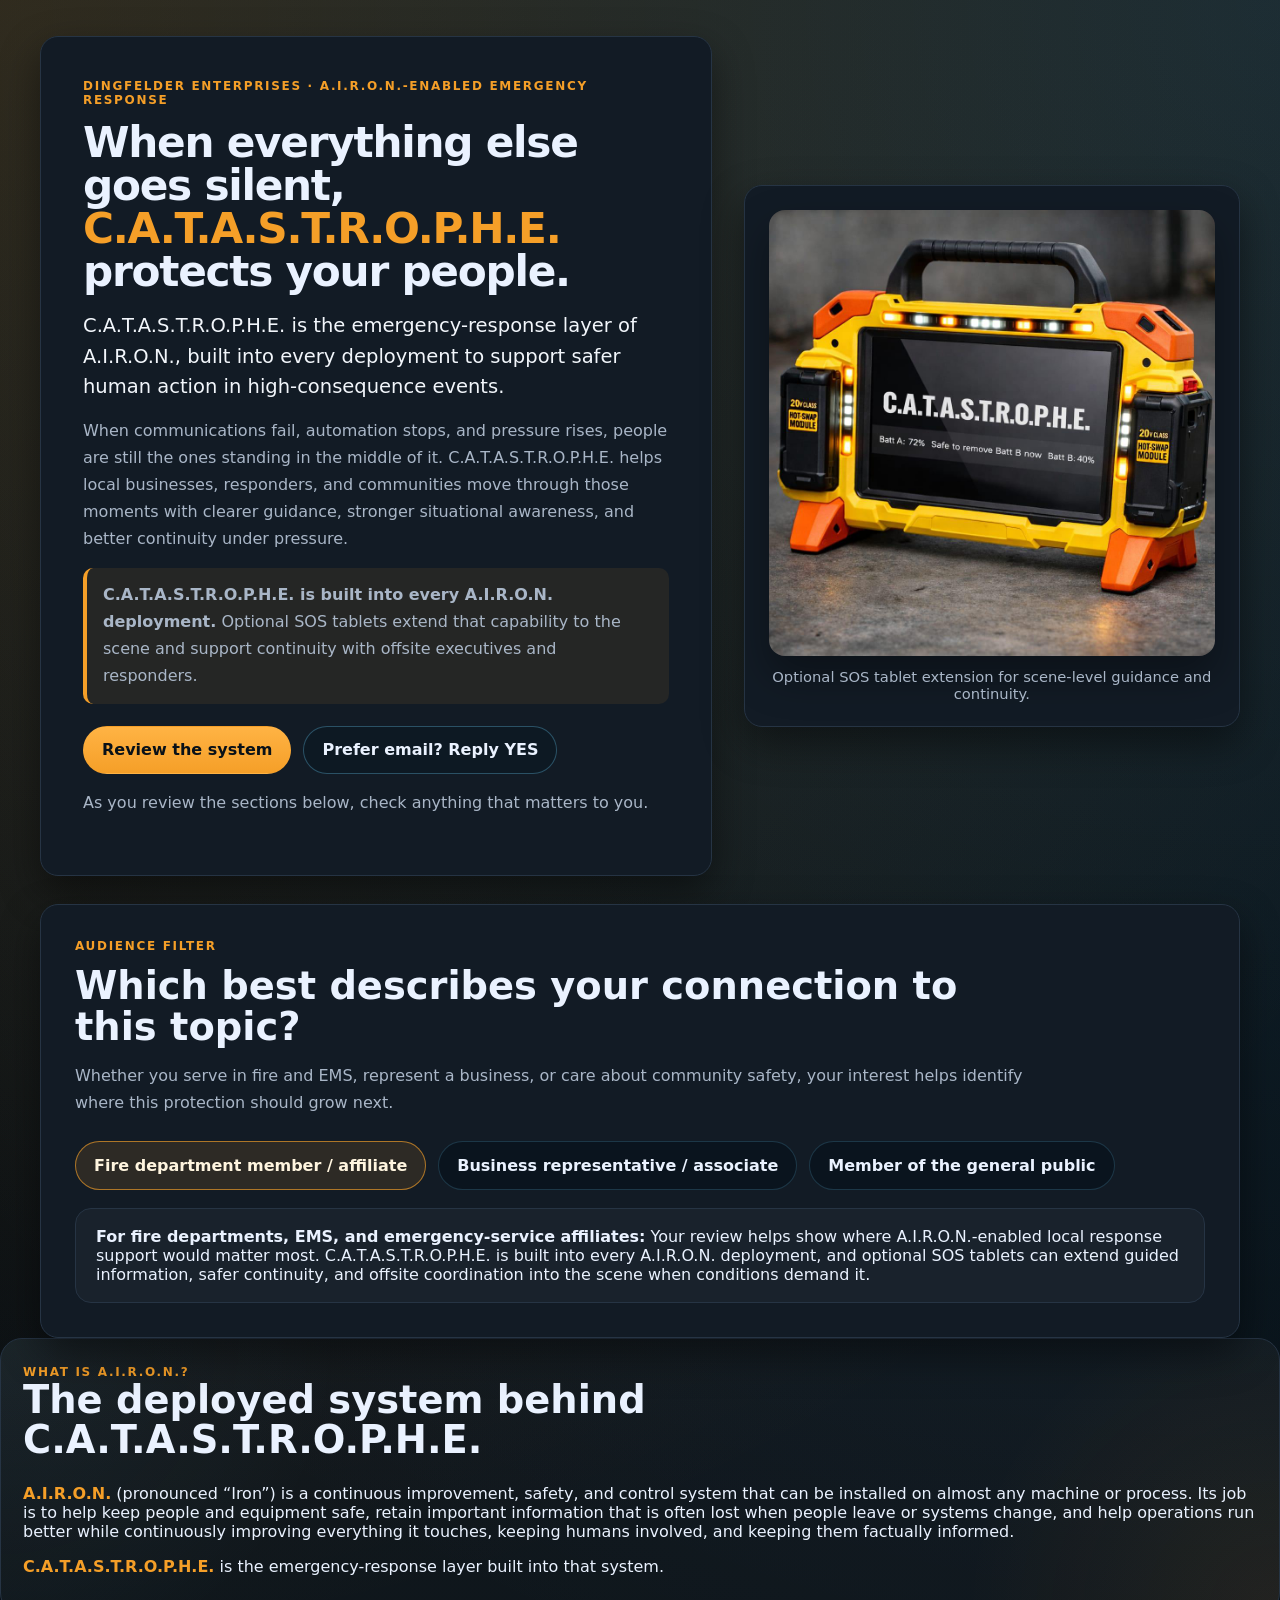
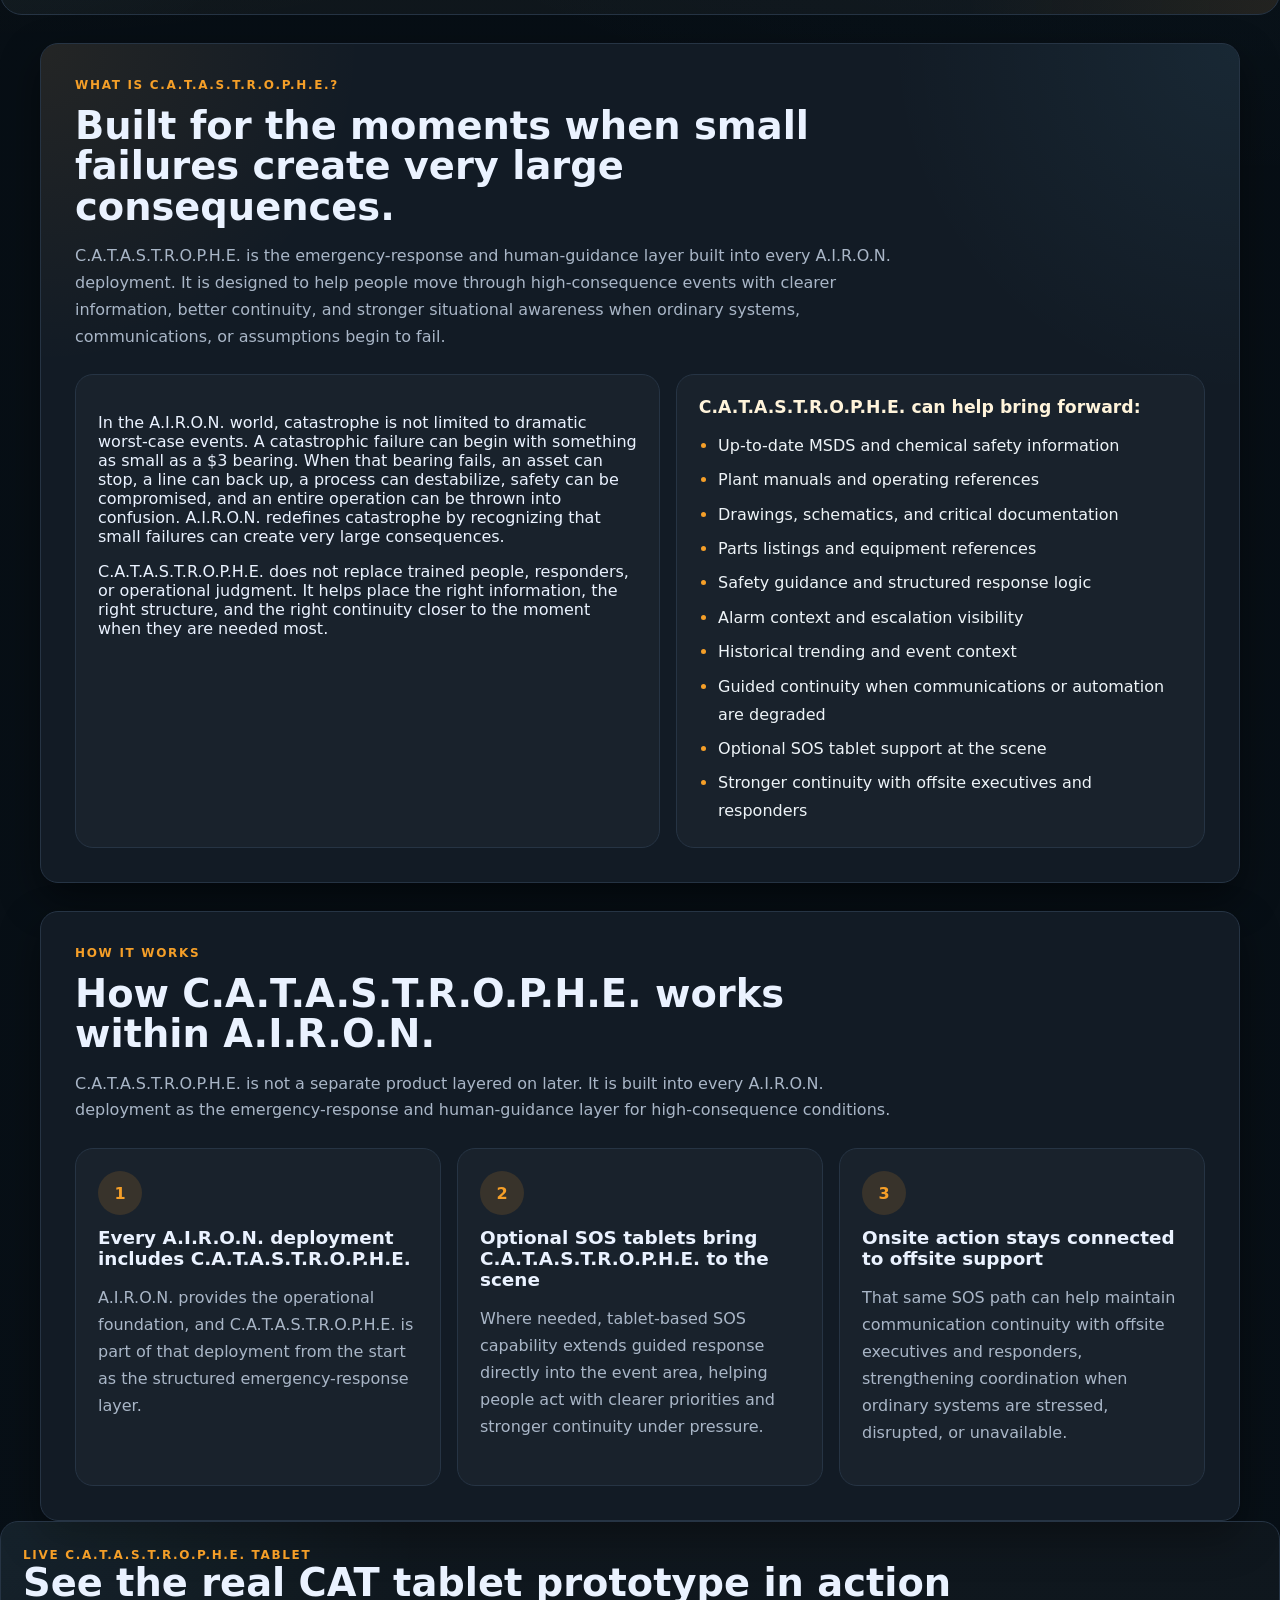
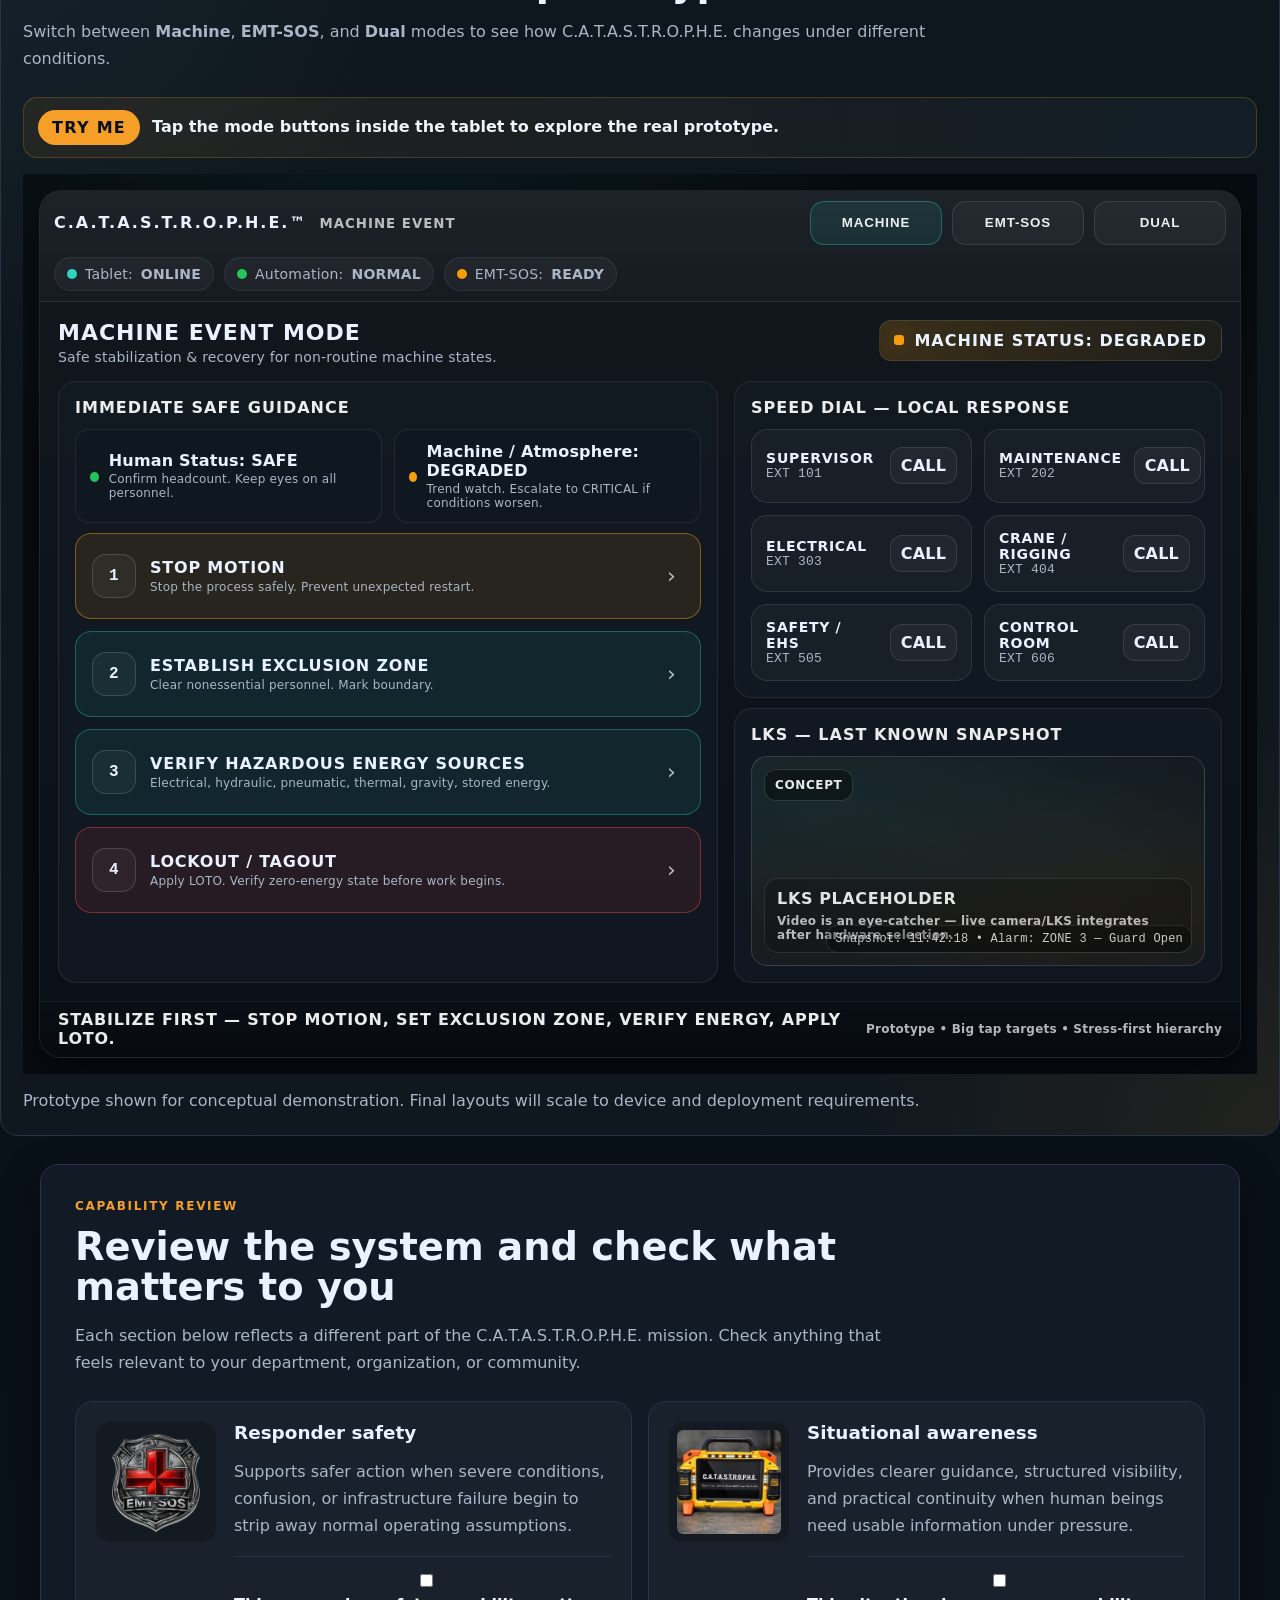
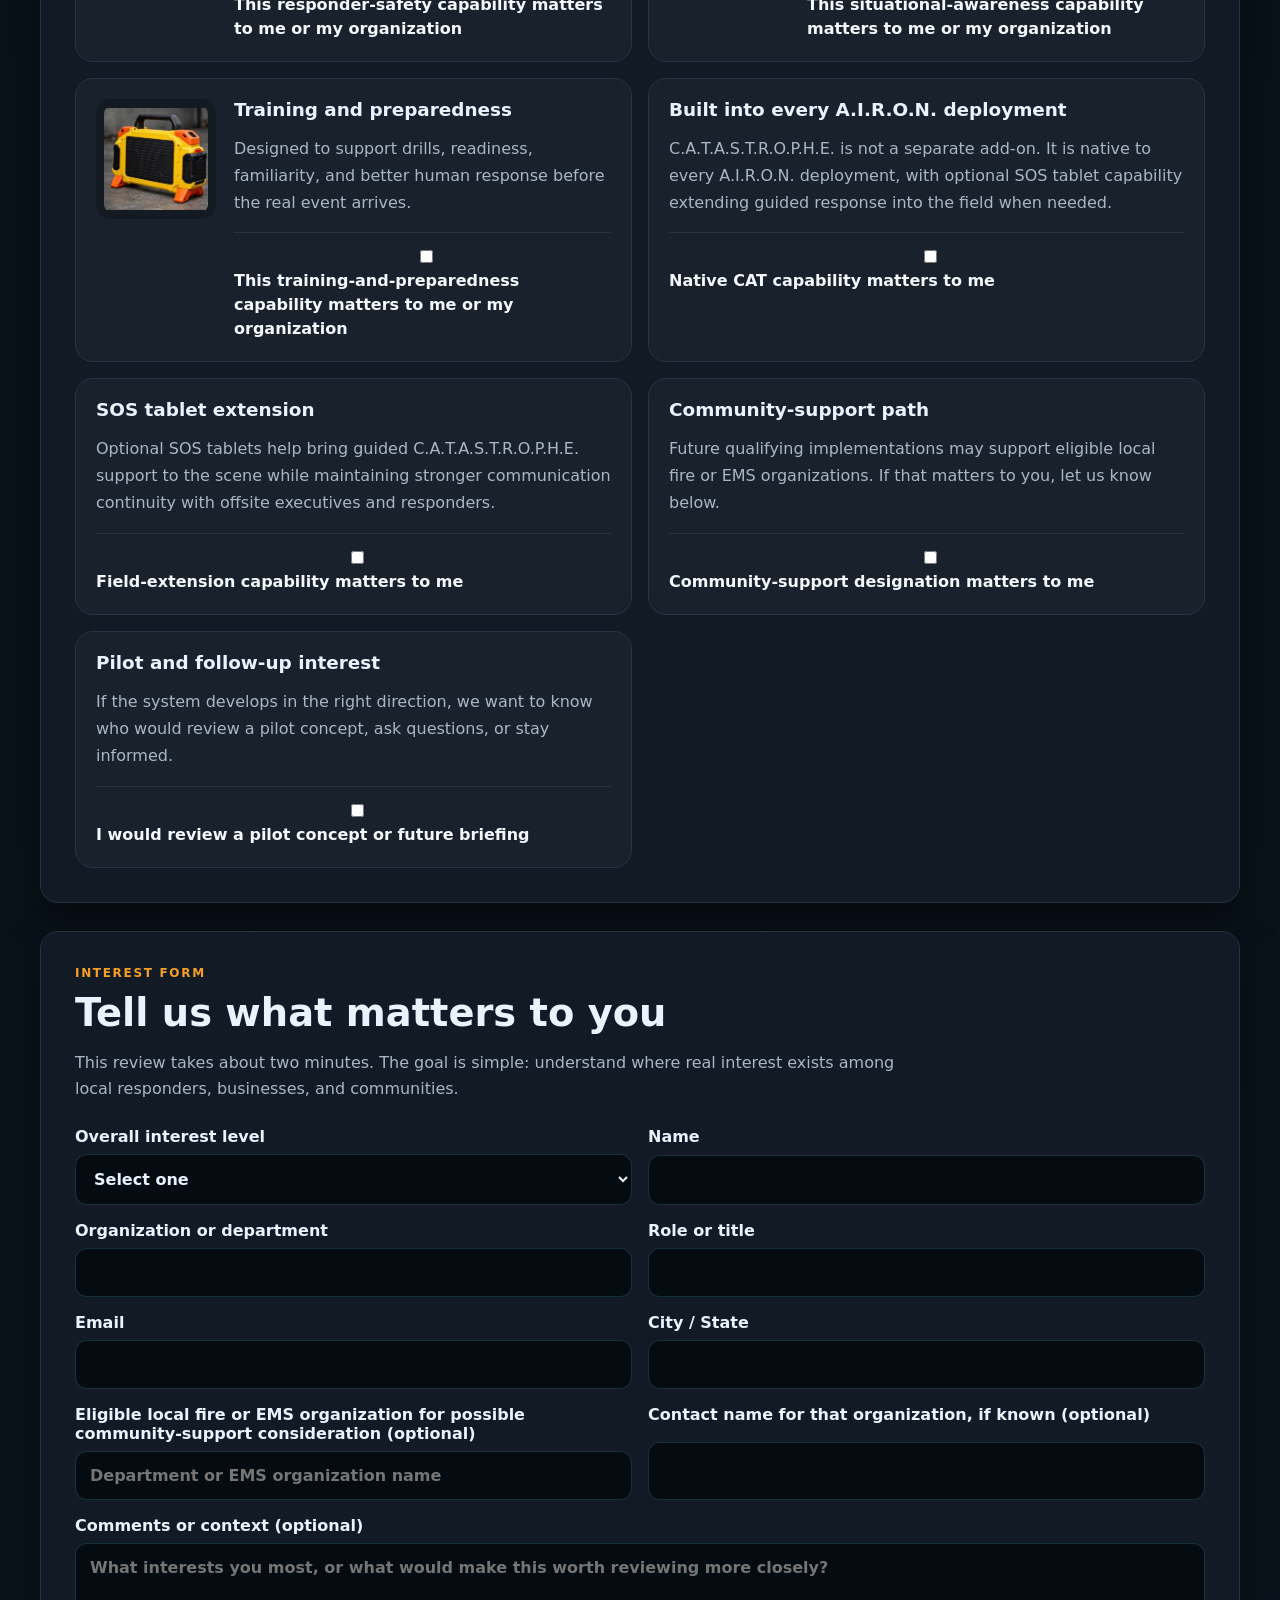
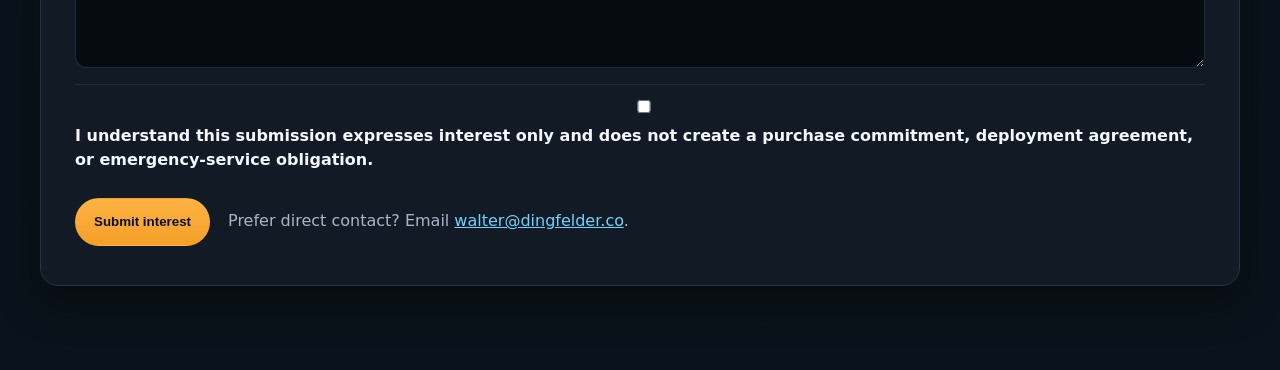
==== index.html @ e16c0eaf "Add files via upload" ====
<!doctype html>
<html lang="en">
<head>
  <meta charset="utf-8" />
  <meta name="viewport" content="width=device-width, initial-scale=1" />
  <title>C.A.T.A.S.T.R.O.P.H.E. | Dingfelder Enterprises</title>
  <meta name="description" content="C.A.T.A.S.T.R.O.P.H.E. is the emergency-response layer built into every A.I.R.O.N. deployment, with optional SOS tablets extending guided response to the scene and supporting continuity with offsite executives and responders." />
  <link rel="preload" as="image" href="/img/catastrophe_tablet.jpg">
  <link rel="stylesheet" href="/css/catastrophe.css">
</head>
<body>
  <main class="cat-page">
    <section class="hero shell">
      <div class="hero-copy">
        <div class="eyebrow">Dingfelder Enterprises · A.I.R.O.N.-enabled emergency response</div>
        <h1>
              <span class="hero-line">When everything else goes silent,</span>
              <span class="hero-cat">C.A.T.A.S.T.R.O.P.H.E.</span>
              <span class="hero-line">protects your people.</span>
            </h1>
        <p class="lede">C.A.T.A.S.T.R.O.P.H.E. is the emergency-response layer of A.I.R.O.N., built into every deployment to support safer human action in high-consequence events.</p>
        <p class="support">When communications fail, automation stops, and pressure rises, people are still the ones standing in the middle of it. C.A.T.A.S.T.R.O.P.H.E. helps local businesses, responders, and communities move through those moments with clearer guidance, stronger situational awareness, and better continuity under pressure.</p>
        <p class="clarifier"><strong>C.A.T.A.S.T.R.O.P.H.E. is built into every A.I.R.O.N. deployment.</strong> Optional SOS tablets extend that capability to the scene and support continuity with offsite executives and responders.</p>
        <div class="hero-actions">
          <a class="btn btn-primary" href="#review">Review the system</a>
          <a class="btn btn-secondary" href="mailto:walter@dingfelder.co?subject=C.A.T.A.S.T.R.O.P.H.E.%20Interest&body=YES">Prefer email? Reply YES</a>
        </div>
        <p class="microcopy">As you review the sections below, check anything that matters to you.</p>
      </div>
      <aside class="hero-visual" aria-label="C.A.T.A.S.T.R.O.P.H.E. response tablet concept">
        <img src="/img/catastrophe_tablet.jpg" alt="C.A.T.A.S.T.R.O.P.H.E. emergency response tablet concept" />
        <div class="visual-caption">Optional SOS tablet extension for scene-level guidance and continuity.</div>
      </aside>
    </section>

    <section class="audience shell" id="review">
      <div class="section-head">
        <div class="eyebrow">Audience filter</div>
        <h2>Which best describes your connection to this topic?</h2>
        <p>Whether you serve in fire and EMS, represent a business, or care about community safety, your interest helps identify where this protection should grow next.</p>
      </div>
      <div class="audience-buttons" role="tablist" aria-label="Audience type">
        <button class="audience-btn is-active" type="button" data-audience="fire" aria-pressed="true">Fire department member / affiliate</button>
        <button class="audience-btn" type="button" data-audience="business" aria-pressed="false">Business representative / associate</button>
        <button class="audience-btn" type="button" data-audience="public" aria-pressed="false">Member of the general public</button>
      </div>
      <div class="audience-panel" id="audience-copy" aria-live="polite">
        <p><strong>For fire departments, EMS, and emergency-service affiliates:</strong> Your review helps show where A.I.R.O.N.-enabled local response support would matter most. C.A.T.A.S.T.R.O.P.H.E. is built into every A.I.R.O.N. deployment, and optional SOS tablets can extend guided information, safer continuity, and offsite coordination into the scene when conditions demand it.</p>
      </div>
    </section>

    <section class="airon-def panel-card" id="what-is-airon">
      <div class="section-head">
        <span class="eyebrow">WHAT IS A.I.R.O.N.?</span>
        <h2>The deployed system behind C.A.T.A.S.T.R.O.P.H.E.</h2>
      </div>
      <div class="definition-copy">
        <p><strong>A.I.R.O.N.</strong> (pronounced “Iron”) is a continuous improvement, safety, and control system that can be installed on almost any machine or process. Its job is to help keep people and equipment safe, retain important information that is often lost when people leave or systems change, and help operations run better while continuously improving everything it touches, keeping humans involved, and keeping them factually informed.</p>
        <p><strong>C.A.T.A.S.T.R.O.P.H.E.</strong> is the emergency-response layer built into that system.</p>
      </div>
    </section>


    <section class="definition shell">
      <div class="section-head narrow">
        <div class="eyebrow">What is C.A.T.A.S.T.R.O.P.H.E.?</div>
        <h2>Built for the moments when small failures create very large consequences.</h2>
        <p>C.A.T.A.S.T.R.O.P.H.E. is the emergency-response and human-guidance layer built into every A.I.R.O.N. deployment. It is designed to help people move through high-consequence events with clearer information, better continuity, and stronger situational awareness when ordinary systems, communications, or assumptions begin to fail.</p>
      </div>
      <div class="definition-grid">
        <article class="definition-copy panel-card">
          <p>In the A.I.R.O.N. world, catastrophe is not limited to dramatic worst-case events. A catastrophic failure can begin with something as small as a $3 bearing. When that bearing fails, an asset can stop, a line can back up, a process can destabilize, safety can be compromised, and an entire operation can be thrown into confusion. A.I.R.O.N. redefines catastrophe by recognizing that small failures can create very large consequences.</p>
          <p>C.A.T.A.S.T.R.O.P.H.E. does not replace trained people, responders, or operational judgment. It helps place the right information, the right structure, and the right continuity closer to the moment when they are needed most.</p>
        </article>
        <article class="definition-list panel-card">
          <h3>C.A.T.A.S.T.R.O.P.H.E. can help bring forward:</h3>
          <ul>
            <li>Up-to-date MSDS and chemical safety information</li>
            <li>Plant manuals and operating references</li>
            <li>Drawings, schematics, and critical documentation</li>
            <li>Parts listings and equipment references</li>
            <li>Safety guidance and structured response logic</li>
            <li>Alarm context and escalation visibility</li>
            <li>Historical trending and event context</li>
            <li>Guided continuity when communications or automation are degraded</li>
            <li>Optional SOS tablet support at the scene</li>
            <li>Stronger continuity with offsite executives and responders</li>
          </ul>
        </article>
      </div>
    </section>

    <section class="how shell">
      <div class="section-head narrow">
        <div class="eyebrow">How it works</div>
        <h2>How C.A.T.A.S.T.R.O.P.H.E. works within A.I.R.O.N.</h2>
        <p>C.A.T.A.S.T.R.O.P.H.E. is not a separate product layered on later. It is built into every A.I.R.O.N. deployment as the emergency-response and human-guidance layer for high-consequence conditions.</p>
      </div>
      <div class="steps">
        <article class="step-card">
          <div class="step-num">1</div>
          <h3>Every A.I.R.O.N. deployment includes C.A.T.A.S.T.R.O.P.H.E.</h3>
          <p>A.I.R.O.N. provides the operational foundation, and C.A.T.A.S.T.R.O.P.H.E. is part of that deployment from the start as the structured emergency-response layer.</p>
        </article>
        <article class="step-card">
          <div class="step-num">2</div>
          <h3>Optional SOS tablets bring C.A.T.A.S.T.R.O.P.H.E. to the scene</h3>
          <p>Where needed, tablet-based SOS capability extends guided response directly into the event area, helping people act with clearer priorities and stronger continuity under pressure.</p>
        </article>
        <article class="step-card">
          <div class="step-num">3</div>
          <h3>Onsite action stays connected to offsite support</h3>
          <p>That same SOS path can help maintain communication continuity with offsite executives and responders, strengthening coordination when ordinary systems are stressed, disrupted, or unavailable.</p>
        </article>
      </div>
    </section>

    
    
    
    <section class="samples panel-card" id="sample-cat-views">
      <div class="section-head">
        <span class="eyebrow">LIVE C.A.T.A.S.T.R.O.P.H.E. TABLET</span>
        <h2>See the real CAT tablet prototype in action</h2>
        <p>Switch between <strong>Machine</strong>, <strong>EMT-SOS</strong>, and <strong>Dual</strong> modes to see how C.A.T.A.S.T.R.O.P.H.E. changes under different conditions.</p>
      </div>

      <div class="tryme-callout" role="note" aria-label="Try the CAT tablet demo">
        <span class="tryme-pill">TRY ME</span>
        <span class="tryme-text">Tap the mode buttons inside the tablet to explore the real prototype.</span>
      </div>

      <div class="tablet-live-wrap">
<!-- C.A.T.A.S.T.R.O.P.H.E.™ Tablet Prototype — GoDaddy Embed-Safe -->
<div id="catastropheEmbed" data-height="900">
  <div class="cat-stage">
    <div class="cat-frame" id="cat-frame">

      <!-- TOP BAR -->
      <div class="cat-topbar">
        <div class="cat-brand">
          <div class="cat-brandName">C.A.T.A.S.T.R.O.P.H.E.™</div>
          <small id="cat-modeLabel">MACHINE EVENT</small>
        </div>

        <div class="cat-modeSwitch" aria-label="Mode switch">
          <button class="cat-mBtn active" type="button" data-mode="machine">Machine</button>
          <button class="cat-mBtn warn" type="button" data-mode="emt">EMT-SOS</button>
          <button class="cat-mBtn danger" type="button" data-mode="dual">Dual</button>
        </div>

        <div class="cat-statusRow">
          <div class="cat-pill"><span class="cat-dot teal"></span>Tablet: <b id="cat-stTablet">ONLINE</b></div>
          <div class="cat-pill"><span class="cat-dot green" id="cat-dotAuto"></span>Automation: <b id="cat-stAuto">NORMAL</b></div>
          <div class="cat-pill"><span class="cat-dot amber" id="cat-dotEmt"></span>EMT-SOS: <b id="cat-stEmt">READY</b></div>
        </div>
      </div>

      <!-- MOBILE TIP (auto-shown on narrow portrait) -->
      <div class="cat-rotateTip cat-hidden" id="cat-rotateTip">
        MOBILE TIP — ROTATE FOR FULL-WIDTH VIEW
      </div>

      <!-- SCREEN: MACHINE -->
      <div class="cat-content cat-grid-2" id="cat-screen-machine">
        <div class="cat-header">
          <div>
            <div class="cat-title">Machine Event Mode</div>
            <div class="cat-subtitle">Safe stabilization & recovery for non-routine machine states.</div>
          </div>
          <div class="cat-banner"><span class="cat-flag"></span><span>Machine Status: DEGRADED</span></div>
        </div>

        <div class="cat-main cat-card">
          <h3>Immediate Safe Guidance</h3>

          <div class="cat-row">
            <div class="cat-badge">
              <span class="cat-dot green"></span>
              <div><strong>Human Status: SAFE</strong><span>Confirm headcount. Keep eyes on all personnel.</span></div>
            </div>
            <div class="cat-badge">
              <span class="cat-dot amber"></span>
              <div><strong>Machine / Atmosphere: DEGRADED</strong><span>Trend watch. Escalate to CRITICAL if conditions worsen.</span></div>
            </div>
          </div>

          <div class="cat-spacer"></div>

          <div class="cat-actions">
            <div class="cat-action amber" data-action="stop-motion">
              <div class="cat-left">
                <div class="cat-stepNum">1</div>
                <div class="cat-textBlock">
                  <div class="cat-label">Stop Motion</div>
                  <div class="cat-hint">Stop the process safely. Prevent unexpected restart.</div>
                </div>
              </div>
              <div class="cat-chev">›</div>
            </div>

            <div class="cat-action teal" data-action="exclusion-zone">
              <div class="cat-left">
                <div class="cat-stepNum">2</div>
                <div class="cat-textBlock">
                  <div class="cat-label">Establish Exclusion Zone</div>
                  <div class="cat-hint">Clear nonessential personnel. Mark boundary.</div>
                </div>
              </div>
              <div class="cat-chev">›</div>
            </div>

            <div class="cat-action teal" data-action="verify-energy">
              <div class="cat-left">
                <div class="cat-stepNum">3</div>
                <div class="cat-textBlock">
                  <div class="cat-label">Verify Hazardous Energy Sources</div>
                  <div class="cat-hint">Electrical, hydraulic, pneumatic, thermal, gravity, stored energy.</div>
                </div>
              </div>
              <div class="cat-chev">›</div>
            </div>

            <div class="cat-action red" data-action="loto">
              <div class="cat-left">
                <div class="cat-stepNum">4</div>
                <div class="cat-textBlock">
                  <div class="cat-label">Lockout / Tagout</div>
                  <div class="cat-hint">Apply LOTO. Verify zero-energy state before work begins.</div>
                </div>
              </div>
              <div class="cat-chev">›</div>
            </div>
          </div>
        </div>

        <div class="cat-side">
          <div class="cat-card">
            <h3>Speed Dial — Local Response</h3>
            <div class="cat-tiles">
              <div class="cat-tile" data-call="Supervisor (EXT 101)"><div><div class="cat-who">Supervisor</div><div class="cat-num">EXT 101</div></div><div class="cat-call">CALL</div></div>
              <div class="cat-tile" data-call="Maintenance (EXT 202)"><div><div class="cat-who">Maintenance</div><div class="cat-num">EXT 202</div></div><div class="cat-call">CALL</div></div>
              <div class="cat-tile" data-call="Electrical (EXT 303)"><div><div class="cat-who">Electrical</div><div class="cat-num">EXT 303</div></div><div class="cat-call">CALL</div></div>
              <div class="cat-tile" data-call="Crane / Rigging (EXT 404)"><div><div class="cat-who">Crane / Rigging</div><div class="cat-num">EXT 404</div></div><div class="cat-call">CALL</div></div>
              <div class="cat-tile" data-call="Safety / EHS (EXT 505)"><div><div class="cat-who">Safety / EHS</div><div class="cat-num">EXT 505</div></div><div class="cat-call">CALL</div></div>
              <div class="cat-tile" data-call="Control Room (EXT 606)"><div><div class="cat-who">Control Room</div><div class="cat-num">EXT 606</div></div><div class="cat-call">CALL</div></div>
            </div>
          </div>

          <div class="cat-spacer"></div>

          <div class="cat-card">
            <h3>LKS — Last Known Snapshot</h3>

            <!-- MEDIA BOX (video preferred; placeholder auto-hides when media loads) -->
            <div class="cat-imgBox" id="cat-lksBox">
              <div class="cat-imgTag">CONCEPT</div>

              <video
                id="cat-lksVideo"
                class="cat-media"
                playsinline
                muted
                loop
                autoplay
                preload="metadata"
              >
                <source src="https://img1.wsimg.com/blobby/go/5ae6b287-3756-4b7e-90b7-04bfd09dd096/video/grok-video-6c108f81-1b50-4ec4-b360-7984afc8a73.mp4" type="video/mp4">
              </video>

              <!-- Optional fallback image (kept hidden unless video fails) -->
              <img
                id="cat-lksImg"
                class="cat-media cat-hidden"
                alt="Tablet concept"
                src="https://img1.wsimg.com/isteam/ip/5ae6b287-3756-4b7e-90b7-04bfd09dd096/IMG-20251222-WA0000.jpg"
              />

              <!-- Placeholder overlay (non-blocking; auto-hidden once media is ready) -->
              <div class="cat-placeholder" id="cat-lksPlaceholder">
                LKS PLACEHOLDER<br>
                <span class="cat-mutedSmall">Video is an eye-catcher — live camera/LKS integrates after hardware selection.</span>
              </div>

              <div class="cat-imgSub">Snapshot: 11:42:18 • Alarm: ZONE 3 — Guard Open</div>
            </div>
          </div>
        </div>
      </div>

      <!-- SCREEN: EMT -->
      <div class="cat-content cat-grid-emt cat-hidden" id="cat-screen-emt">
        <div class="cat-header">
          <div>
            <div class="cat-title">EMT-SOS Mode</div>
            <div class="cat-subtitle">Human life priority. Rapid assessment & immediate actions.</div>
          </div>
          <div class="cat-banner green"><span class="cat-flag"></span><span>Patient Status: ACTIVE</span></div>
        </div>

        <div class="cat-leftPane cat-card">
          <h3>Patient Status</h3>
          <div class="cat-row">
            <div class="cat-badge"><span class="cat-dot green"></span><div><strong>Conscious</strong><span>Responding to voice.</span></div></div>
            <div class="cat-badge"><span class="cat-dot red"></span><div><strong>Bleeding</strong><span>Assess source & severity.</span></div></div>
            <div class="cat-badge"><span class="cat-dot amber"></span><div><strong>Breathing</strong><span>Monitor rate & obstruction.</span></div></div>
            <div class="cat-badge"><span class="cat-dot amber"></span><div><strong>Trauma / Burns</strong><span>Protect from further harm.</span></div></div>
          </div>

          <div class="cat-spacer"></div>

          <h3>Immediate Actions</h3>
          <div class="cat-actions">
            <div class="cat-action green" data-action="call-ems">
              <div class="cat-left"><div class="cat-stepNum">1</div><div class="cat-textBlock"><div class="cat-label">Call EMS</div><div class="cat-hint">Location + patient status + hazards present.</div></div></div>
              <div class="cat-chev">›</div>
            </div>
            <div class="cat-action red" data-action="control-bleeding">
              <div class="cat-left"><div class="cat-stepNum">2</div><div class="cat-textBlock"><div class="cat-label">Control Bleeding</div><div class="cat-hint">Direct pressure → dressing → tourniquet if required.</div></div></div>
              <div class="cat-chev">›</div>
            </div>
            <div class="cat-action amber" data-action="secure-scene">
              <div class="cat-left"><div class="cat-stepNum">3</div><div class="cat-textBlock"><div class="cat-label">Secure Scene</div><div class="cat-hint">Stop hazards. Assign lookouts. Keep access clear.</div></div></div>
              <div class="cat-chev">›</div>
            </div>
            <div class="cat-action teal" data-action="assign-roles">
              <div class="cat-left"><div class="cat-stepNum">4</div><div class="cat-textBlock"><div class="cat-label">Assign Responder Roles</div><div class="cat-hint">Care / runner / crowd control / documentation.</div></div></div>
              <div class="cat-chev">›</div>
            </div>
          </div>

          <div class="cat-spacer"></div>

          <div class="cat-card cat-overrideCard">
            <h3 style="margin-bottom:8px">Override Notice</h3>
            <div class="cat-overrideText">Human precedence active — automation restricted</div>
            <div class="cat-muted" style="margin-top:6px">
              Machine controls limited to safety hold states while human response is underway.
            </div>
          </div>
        </div>

        <div class="cat-rightPane cat-card">
          <h3>Responder Handoff (Timestamped)</h3>
          <div class="cat-log">
            <div class="cat-logLine"><div class="cat-ts">11:45</div><div class="cat-check"></div><div>Scene secured / hazards controlled</div></div>
            <div class="cat-logLine"><div class="cat-ts">11:47</div><div class="cat-warn"></div><div>Bleeding controlled (pressure dressing)</div></div>
            <div class="cat-logLine"><div class="cat-ts">11:49</div><div class="cat-check"></div><div>Airway checked / breathing monitored</div></div>
            <div class="cat-logLine"><div class="cat-ts">11:52</div><div class="cat-warn"></div><div>EMS en route — ETA 6 minutes</div></div>
          </div>

          <div class="cat-spacer"></div>

          <h3>One-Touch MSDS / SDS</h3>
          <div class="cat-imgBox cat-msdsTile" data-action="msds-walk">
            <div class="cat-imgTag">Reference</div>

            <button type="button" class="cat-msdsBtn" aria-label="MSDS / SDS One-Touch Layer Walk">
              MSDS / SDS
              <span class="cat-msdsSub">One-Touch Layer Walk</span>
            </button>

            <div class="cat-msdsHelp">
              Department → Process → Chemical
              <span class="cat-msdsHelp2">Active Incident Mode: jumps straight to the area MSDS.</span>
            </div>

            <div class="cat-imgSub">Tap for example workflow</div>
          </div>

          <div class="cat-spacer"></div>
          <div class="cat-muted" style="font-family:var(--mono);font-size:12px">
            Transfer Protocol: verbal summary + timestamps + care provided + hazards remaining.
          </div>
        </div>
      </div>

      <!-- SCREEN: DUAL -->
      <div class="cat-content cat-grid-dual cat-hidden" id="cat-screen-dual">
        <div class="cat-header">
          <div>
            <div class="cat-title">Dual Incident Mode</div>
            <div class="cat-subtitle">Both machine risk and human response are active. Human precedence is enforced.</div>
          </div>
          <div class="cat-banner red"><span class="cat-flag"></span><span>Human Precedence Active</span></div>
        </div>

        <div class="cat-leftPane cat-card">
          <h3>EMT-SOS Primary (Dominant)</h3>
          <div class="cat-row">
            <div class="cat-badge"><span class="cat-dot red"></span><div><strong>Unconscious</strong><span>Assess airway / breathing immediately.</span></div></div>
            <div class="cat-badge"><span class="cat-dot amber"></span><div><strong>Breathing Difficulty</strong><span>Monitor, prepare recovery position.</span></div></div>
            <div class="cat-badge"><span class="cat-dot green"></span><div><strong>Leg Injury</strong><span>Immobilize; prevent further movement.</span></div></div>
          </div>

          <div class="cat-spacer"></div>

          <div class="cat-actions">
            <div class="cat-action green" data-action="call-ems">
              <div class="cat-left"><div class="cat-stepNum">1</div><div class="cat-textBlock"><div class="cat-label">Call EMS</div><div class="cat-hint">Location + unconscious patient + machine hazard present.</div></div></div>
              <div class="cat-chev">›</div>
            </div>
            <div class="cat-action amber" data-action="secure-scene">
              <div class="cat-left"><div class="cat-stepNum">2</div><div class="cat-textBlock"><div class="cat-label">Secure Scene</div><div class="cat-hint">Stop motion, isolate energy, set lookouts.</div></div></div>
              <div class="cat-chev">›</div>
            </div>
            <div class="cat-action teal" data-action="assign-roles">
              <div class="cat-left"><div class="cat-stepNum">3</div><div class="cat-textBlock"><div class="cat-label">Assign Roles</div><div class="cat-hint">Care / runner / crowd control / documentation.</div></div></div>
              <div class="cat-chev">›</div>
            </div>
          </div>

          <div class="cat-spacer"></div>

          <h3>Scene Snapshot</h3>
          <div class="cat-imgBox">
            <div class="cat-imgTag">Scene</div>
            <div class="cat-placeholder cat-placeholderStatic">
              DUAL MODE PLACEHOLDER<br>
              <span class="cat-mutedSmall">Camera + LKS become live after hardware selection.</span>
            </div>
            <div class="cat-imgSub">Dual timestamp + location anchor reserved</div>
          </div>
        </div>

        <div class="cat-rightPane cat-card">
          <h3>Machine / Atmosphere (Advisory-Only)</h3>

          <div class="cat-action amber" data-action="machine-advisory">
            <div class="cat-left">
              <div class="cat-stepNum" style="width:40px;height:40px">!</div>
              <div class="cat-textBlock">
                <div class="cat-label">Caution</div>
                <div class="cat-hint">Machine requires monitoring. No nonessential interaction.</div>
              </div>
            </div>
            <div class="cat-chev">›</div>
          </div>

          <div class="cat-spacer"></div>

          <div class="cat-card cat-lockedCard">
            <h3 style="margin-bottom:8px">Controls Locked</h3>
            <div class="cat-lockedText">System locked — automation restricted</div>
            <div class="cat-muted" style="margin-top:6px">
              Allowed: safety hold, energy isolation confirmation, status visibility.<br>
              Not allowed: restart, jog, override, auto sequences.
            </div>
          </div>

          <div class="cat-spacer"></div>

          <h3>Advisories</h3>
          <div class="cat-log">
            <div class="cat-logLine"><div class="cat-ts">NOW</div><div class="cat-warn"></div><div>Hazard alert active — maintain exclusion zone</div></div>
            <div class="cat-logLine"><div class="cat-ts">NOW</div><div class="cat-check"></div><div>Area secured — access controlled</div></div>
            <div class="cat-logLine"><div class="cat-ts">NOW</div><div class="cat-check"></div><div>Energy isolated — verify zero-energy</div></div>
          </div>
        </div>
      </div>

      <!-- FOOTER (in-flow now; no overlap on wrapped topbar) -->
      <div class="cat-footerStrip">
        <div id="cat-footerTitle">Stabilize first — stop motion, set exclusion zone, verify energy, apply LOTO.</div>
        <div class="cat-note">Prototype • Big tap targets • Stress-first hierarchy</div>
      </div>

      <!-- MODAL / DRAWER -->
      <div class="cat-overlay cat-hidden" id="cat-overlay" role="dialog" aria-modal="true">
        <div class="cat-drawer" role="document">
          <div class="cat-drawerTop">
            <div class="cat-drawerTitle" id="cat-drawerTitle">DETAIL</div>
            <button class="cat-btn" type="button" id="cat-btnClose">Close</button>
          </div>
          <div class="cat-drawerBody" id="cat-drawerBody"></div>
          <div class="cat-drawerActions" id="cat-drawerActions"></div>
        </div>
      </div>

    </div>
  </div>
</div>

<style>
  /* -------- Sizing controls (IMPORTANT for GoDaddy embed) -------- */
  #catastropheEmbed{
    --embedH: 900px;                 /* default; overridden by data-height */
    width: 100%;
    height: var(--embedH);
    max-width: 100%;
    margin: 0 auto;
    position: relative;
    overflow: hidden;               /* no scrollbars on the embed itself */
    background: radial-gradient(900px 500px at 30% 10%, rgba(45,212,191,.08), transparent 55%),
                radial-gradient(700px 420px at 80% 30%, rgba(245,158,11,.06), transparent 55%),
                #070c12;
  }

  /* OPTIONAL: data-height="auto" makes the embed grow to content (no fixed 900) */
  #catastropheEmbed[data-height="auto"]{
    height: auto;
    min-height: 720px;
    overflow: visible;
  }

  #catastropheEmbed *{ box-sizing:border-box; }

  :root{
    --bg:#0b1118;
    --panel:#121b25;
    --panel2:#0f1720;
    --stroke:#263444;
    --text:#eaf2ff;
    --muted:#a9b6c7;

    --teal:#2dd4bf;
    --green:#22c55e;
    --amber:#f59e0b;
    --red:#ef4444;

    --shadow: 0 16px 40px rgba(0,0,0,.45);
    --radius: 18px;
    --gap: 16px;

    --tapH: 86px;
    --tapH2: 74px;

    --font: ui-sans-serif, system-ui, -apple-system, Segoe UI, Roboto, Helvetica, Arial;
    --mono: ui-monospace, SFMono-Regular, Menlo, Monaco, Consolas, "Liberation Mono", "Courier New", monospace;
  }

  .cat-stage{
    width:100%;
    height:100%;
    display:flex;
    align-items:center;
    justify-content:center;
    padding: 16px;
  }

  /* When using auto height, let the stage size naturally too */
  #catastropheEmbed[data-height="auto"] .cat-stage{
    height: auto;
    align-items: flex-start;
  }

  /* KEY FIXES:
     1) Make frame a column layout (no calc heights → no overlap when topbar wraps)
     2) Prevent horizontal “creep” by allowing wraps + removing hard mins on small screens
  */
  .cat-frame{
    height: 100%;
    aspect-ratio: 16 / 9;         /* desktop/tablet */
    width: auto;
    max-width: 100%;
    background: linear-gradient(180deg, rgba(255,255,255,.03), rgba(255,255,255,0)) , #0a1017;
    border:1px solid rgba(255,255,255,.07);
    border-radius: 22px;
    box-shadow: var(--shadow);
    overflow:hidden;
    position:relative;
    color: var(--text);
    font-family: var(--font);
    letter-spacing:.2px;

    display:flex;
    flex-direction:column;
  }

  /* TOP BAR */
  .cat-topbar{
    flex: 0 0 auto;
    min-height:70px;
    display:flex;
    align-items:center;
    justify-content:space-between;
    padding:10px 14px;
    background: linear-gradient(180deg, rgba(255,255,255,.05), rgba(255,255,255,.02));
    border-bottom:1px solid rgba(255,255,255,.06);
    gap:12px;
    flex-wrap: wrap;
    overflow: hidden; /* hard-stop any 1px creep */
  }

  .cat-brand{
    display:flex;align-items:baseline;gap:12px;
    font-weight:900; letter-spacing:2px; text-transform:uppercase;
    min-width: 240px;
    min-width: 0; /* allow shrink if needed */
  }
  .cat-brandName{white-space:nowrap;}
  .cat-brand small{
    font-weight:800; letter-spacing:1px;
    color:rgba(255,255,255,.7);
    text-transform:none;
    white-space:nowrap;
  }

  .cat-statusRow{
    display:flex;gap:10px;align-items:center;
    font-size:14px;color:var(--muted);
    flex-wrap:wrap;
    justify-content:flex-end;
    min-width: 0;
  }
  .cat-pill{
    display:flex;align-items:center;gap:8px;
    padding:8px 12px;border-radius:999px;
    background:rgba(255,255,255,.04);
    border:1px solid rgba(255,255,255,.07);
    white-space:nowrap;
    max-width: 100%;
  }
  .cat-dot{width:10px;height:10px;border-radius:50%}
  .cat-dot.green{background:var(--green)}
  .cat-dot.teal{background:var(--teal)}
  .cat-dot.amber{background:var(--amber)}
  .cat-dot.red{background:var(--red)}

  /* MODE SWITCH */
  .cat-modeSwitch{
    display:flex;
    gap:10px;
    align-items:center;
    flex-wrap: wrap;
    min-width: 0;
  }
  .cat-mBtn{
    height:44px;
    min-width:132px;
    padding: 0 12px;
    border-radius:14px;
    border:1px solid rgba(255,255,255,.10);
    background:rgba(255,255,255,.04);
    color:rgba(255,255,255,.92);
    font-weight:900;
    letter-spacing:.9px;
    text-transform:uppercase;
    display:flex;align-items:center;justify-content:center;
    cursor:pointer;
    user-select:none;
  }
  .cat-mBtn.active{border-color:rgba(45,212,191,.35);background:rgba(45,212,191,.10)}
  .cat-mBtn.warn.active{border-color:rgba(245,158,11,.45);background:rgba(245,158,11,.12)}
  .cat-mBtn.danger.active{border-color:rgba(239,68,68,.45);background:rgba(239,68,68,.12)}

  /* MOBILE TIP BAR */
  .cat-rotateTip{
    flex: 0 0 auto;
    padding:10px 14px;
    border-bottom:1px solid rgba(255,255,255,.06);
    background: rgba(0,0,0,.18);
    color: rgba(255,255,255,.92);
    font-weight:900;
    letter-spacing:.8px;
    text-transform:uppercase;
    text-align:center;
    font-size:12px;
  }

  /* CONTENT (flexed; scrolls internally if needed, no overlap with footer) */
  .cat-content{
    flex: 1 1 auto;
    min-height: 0;
    padding:18px;
    display:grid;
    gap:var(--gap);
    overflow-y:auto;
    overflow-x:hidden;
    -webkit-overflow-scrolling: touch;
  }

  .cat-grid-2{
    grid-template-columns: 1.15fr .85fr;
    grid-template-rows: auto 1fr;
    grid-template-areas: "hdr hdr" "main side";
  }
  .cat-grid-2 .cat-header{grid-area:hdr}
  .cat-grid-2 .cat-main{grid-area:main}
  .cat-grid-2 .cat-side{grid-area:side}

  .cat-grid-emt{
    grid-template-columns: 1fr 1fr;
    grid-template-rows: auto 1fr;
    grid-template-areas: "hdr hdr" "left right";
  }
  .cat-grid-emt .cat-header{grid-area:hdr}
  .cat-grid-emt .cat-leftPane{grid-area:left}
  .cat-grid-emt .cat-rightPane{grid-area:right}

  .cat-grid-dual{
    grid-template-columns: 1.2fr .8fr;
    grid-template-rows: auto 1fr;
    grid-template-areas: "hdr hdr" "left right";
  }
  .cat-grid-dual .cat-header{grid-area:hdr}
  .cat-grid-dual .cat-leftPane{grid-area:left}
  .cat-grid-dual .cat-rightPane{grid-area:right}

  .cat-header{display:flex;align-items:flex-start;justify-content:space-between;gap:12px; min-width:0;}
  .cat-title{font-size:22px;font-weight:900;letter-spacing:1px;text-transform:uppercase}
  .cat-subtitle{font-size:14px;color:var(--muted);margin-top:4px}

  .cat-banner{
    padding:10px 14px;border-radius:12px;
    border:1px solid rgba(255,255,255,.10);
    background: linear-gradient(90deg, rgba(245,158,11,.18), rgba(245,158,11,.06));
    font-weight:900; text-transform:uppercase; letter-spacing:1px;
    display:flex;align-items:center;gap:10px;
    white-space:nowrap;
    max-width: 100%;
  }
  .cat-flag{height:10px;width:10px;border-radius:3px;background:var(--amber);box-shadow:0 0 18px rgba(245,158,11,.35)}
  .cat-banner.green{background:linear-gradient(90deg, rgba(34,197,94,.18), rgba(34,197,94,.06))}
  .cat-banner.green .cat-flag{background:var(--green);box-shadow:0 0 18px rgba(34,197,94,.35)}
  .cat-banner.red{background:linear-gradient(90deg, rgba(239,68,68,.20), rgba(239,68,68,.06))}
  .cat-banner.red .cat-flag{background:var(--red);box-shadow:0 0 18px rgba(239,68,68,.35)}

  .cat-card{
    background: rgba(18,27,37,.72);
    border:1px solid rgba(255,255,255,.08);
    border-radius: var(--radius);
    padding:16px;
    overflow:hidden;
    min-width:0;
  }
  .cat-card h3{
    margin:0 0 12px 0;
    font-size:16px;
    letter-spacing:1px;
    text-transform:uppercase;
    color:rgba(255,255,255,.92);
  }
  .cat-row{display:flex;gap:12px;flex-wrap:wrap}
  .cat-spacer{height:10px}

  .cat-badge{
    display:flex;align-items:center;gap:10px;
    padding:12px 14px;border-radius:14px;
    border:1px solid rgba(255,255,255,.08);
    background: rgba(15,23,32,.75);
    flex:1 1 220px;
    min-height:60px;
    min-width: 0;
  }
  .cat-badge strong{font-size:16px}
  .cat-badge span{font-size:12px;color:var(--muted);display:block;margin-top:2px}

  /* ACTIONS */
  .cat-actions{display:grid;gap:12px}
  .cat-action{
    min-height: var(--tapH);
    border-radius: 16px;
    border:1px solid rgba(255,255,255,.10);
    background: rgba(255,255,255,.03);
    display:flex;align-items:center;justify-content:space-between;
    padding:14px 16px; gap:14px;
    cursor:pointer; user-select:none;
    min-width: 0;
  }
  .cat-action[aria-disabled="true"]{
    opacity:.55;
    cursor:not-allowed;
    filter:saturate(.75);
  }
  .cat-left{display:flex;align-items:center;gap:14px;min-width:0}
  .cat-stepNum{
    width:44px;height:44px;border-radius:14px;
    display:grid;place-items:center;
    font-weight:900;font-family:var(--mono);
    border:1px solid rgba(255,255,255,.14);
    background: rgba(255,255,255,.04);
    flex:0 0 auto;
  }
  .cat-textBlock{min-width:0}
  .cat-label{
    font-weight:900;text-transform:uppercase;letter-spacing:.8px;font-size:16px;
    white-space:nowrap;overflow:hidden;text-overflow:ellipsis;
  }
  .cat-hint{
    margin-top:3px;font-size:12px;color:var(--muted);
    white-space:nowrap;overflow:hidden;text-overflow:ellipsis;
  }
  .cat-chev{opacity:.75;font-size:22px;padding:0 8px;flex:0 0 auto}

  .amber{border-color:rgba(245,158,11,.45); background: rgba(245,158,11,.10)}
  .teal{border-color:rgba(45,212,191,.35); background: rgba(45,212,191,.08)}
  .red{border-color:rgba(239,68,68,.45); background: rgba(239,68,68,.10)}
  .green{border-color:rgba(34,197,94,.35); background: rgba(34,197,94,.10)}

  /* TILES */
  .cat-tiles{display:grid;grid-template-columns: repeat(2, minmax(0, 1fr));gap:12px}
  .cat-tile{
    min-height: var(--tapH2);
    border-radius: 16px;
    border:1px solid rgba(255,255,255,.10);
    background: rgba(255,255,255,.03);
    padding:14px 14px;
    display:flex;align-items:center;justify-content:space-between;
    gap:12px;
    cursor:pointer; user-select:none;
    min-width: 0;
  }
  .cat-who{font-weight:900;letter-spacing:.7px;text-transform:uppercase;font-size:14px}
  .cat-num{font-family:var(--mono);font-size:13px;color:var(--muted)}
  .cat-call{
    padding:8px 10px;border-radius:12px;
    border:1px solid rgba(255,255,255,.10);
    background: rgba(255,255,255,.04);
    font-weight:900;
    flex: 0 0 auto;
  }

  /* MEDIA BOX — no crop, placeholder never blocks interaction */
  .cat-imgBox{
    border-radius: 16px;
    border:1px solid rgba(255,255,255,.10);
    background:
      linear-gradient(135deg, rgba(255,255,255,.04), rgba(255,255,255,.01)),
      radial-gradient(800px 220px at 15% 20%, rgba(45,212,191,.10), transparent 60%),
      radial-gradient(800px 220px at 75% 70%, rgba(245,158,11,.10), transparent 60%),
      rgba(255,255,255,.02);
    height: 210px;
    display:flex;align-items:center;justify-content:center;
    position:relative;
    overflow:hidden;
  }
  .cat-imgTag{
    position:absolute;left:12px;top:12px;
    padding:8px 10px;border-radius:12px;
    background: rgba(0,0,0,.40);
    border:1px solid rgba(255,255,255,.14);
    font-size:12px;color:rgba(255,255,255,.9);
    font-weight:900;letter-spacing:.6px;text-transform:uppercase;
    z-index: 5;
  }
  .cat-imgSub{
    position:absolute;right:12px;bottom:12px;
    font-family:var(--mono);
    font-size:12px;
    color:rgba(255,255,255,.78);
    letter-spacing:.2px;
    text-transform:none;
    z-index: 5;
    padding: 6px 8px;
    border-radius: 12px;
    background: rgba(0,0,0,.28);
    border: 1px solid rgba(255,255,255,.10);
  }
  .cat-media{
    position:absolute;
    inset:0;
    width:100%;
    height:100%;
    object-fit: contain;
    background: rgba(0,0,0,.25);
    z-index: 1;
  }

  .cat-placeholder{
    position:absolute;
    left:12px;
    bottom:12px;
    z-index: 3;
    color:rgba(255,255,255,.88);
    font-weight:900;
    letter-spacing:.6px;
    text-transform:uppercase;
    text-align:left;
    padding:10px 12px;
    border-radius: 14px;
    border: 1px solid rgba(255,255,255,.10);
    background: rgba(0,0,0,.18);
    max-width: calc(100% - 24px);
    pointer-events:none;
  }
  .cat-placeholderStatic{
    position:static;
    background:none;
    border:none;
    padding:0;
    text-align:center;
  }
  .cat-mutedSmall{
    display:block;
    margin-top:6px;
    font-weight:700;
    text-transform:none;
    letter-spacing:.2px;
    color: rgba(255,255,255,.70);
    font-size: 12px;
  }

  /* LOG */
  .cat-log{display:grid;gap:10px;font-family:var(--mono);font-size:13px;color:rgba(255,255,255,.86)}
  .cat-logLine{
    display:flex;gap:10px;align-items:center;
    padding:10px 12px;border-radius:14px;
    border:1px solid rgba(255,255,255,.08);
    background: rgba(15,23,32,.65);
  }
  .cat-ts{color:rgba(255,255,255,.75); width:64px}
  .cat-check,.cat-warn,.cat-crit{width:10px;height:10px;border-radius:3px}
  .cat-check{background:var(--teal);box-shadow:0 0 14px rgba(45,212,191,.35)}
  .cat-warn{background:var(--amber);box-shadow:0 0 14px rgba(245,158,11,.35)}
  .cat-crit{background:var(--red);box-shadow:0 0 14px rgba(239,68,68,.35)}

  /* FOOTER (in flow) */
  .cat-footerStrip{
    flex: 0 0 auto;
    height:56px;
    display:flex;align-items:center;justify-content:space-between;
    padding:0 18px;
    border-top:1px solid rgba(255,255,255,.08);
    background: linear-gradient(180deg, rgba(0,0,0,.05), rgba(0,0,0,.35));
    font-weight:900;letter-spacing:.8px;text-transform:uppercase;
    color:rgba(255,255,255,.92);
    gap:12px;
    overflow:hidden;
  }
  .cat-note{font-size:12px;color:rgba(255,255,255,.7);font-weight:700;text-transform:none;letter-spacing:.2px;white-space:nowrap}

  /* MODAL / DRAWER */
  .cat-overlay{
    position:absolute; inset:0;
    background: rgba(0,0,0,.55);
    display:flex; align-items:flex-end; justify-content:center;
    padding:18px;
    z-index: 50;
  }
  .cat-drawer{
    width:min(980px, 100%);
    border-radius: 22px;
    border:1px solid rgba(255,255,255,.10);
    background: rgba(18,27,37,.92);
    box-shadow: 0 30px 70px rgba(0,0,0,.55);
    overflow:hidden;
  }
  .cat-drawerTop{
    display:flex; align-items:center; justify-content:space-between;
    padding:14px 16px;
    border-bottom:1px solid rgba(255,255,255,.08);
    background: rgba(255,255,255,.03);
    gap:12px;
  }
  .cat-drawerTitle{
    font-weight:900;
    letter-spacing:1px;
    text-transform:uppercase;
    font-size:16px;
    display:flex;align-items:center;gap:10px;
  }
  .cat-drawerBody{padding:16px; display:grid; gap:12px}
  .cat-drawerBody p{margin:0;color:rgba(255,255,255,.86);line-height:1.35}
  .cat-drawerBody .cat-mini{
    border:1px solid rgba(255,255,255,.08);
    border-radius:16px;
    padding:12px 14px;
    background: rgba(15,23,32,.65);
    font-family:var(--mono);
    font-size:12px;
    color:rgba(255,255,255,.80);
    white-space:pre-wrap;
  }
  .cat-drawerActions{
    display:flex; gap:12px; justify-content:flex-end;
    padding:14px 16px;
    border-top:1px solid rgba(255,255,255,.08);
    background: rgba(0,0,0,.18);
  }
  .cat-btn{
    height:44px;
    padding:0 14px;
    border-radius:14px;
    border:1px solid rgba(255,255,255,.12);
    background: rgba(255,255,255,.05);
    color:rgba(255,255,255,.92);
    font-weight:900;
    letter-spacing:.8px;
    text-transform:uppercase;
    cursor:pointer;
  }
  .cat-btn.primary{border-color:rgba(45,212,191,.40);background:rgba(45,212,191,.12)}
  .cat-btn.warn{border-color:rgba(245,158,11,.45);background:rgba(245,158,11,.12)}
  .cat-btn.danger{border-color:rgba(239,68,68,.50);background:rgba(239,68,68,.12)}

  /* Helpers */
  .cat-hidden{display:none !important}
  .cat-muted{color:var(--muted)}

  /* EMT / Dual emphasis cards */
  .cat-overrideCard{padding:14px;background:rgba(239,68,68,.08);border-color:rgba(239,68,68,.28)}
  .cat-overrideText{font-weight:900;letter-spacing:.6px;text-transform:uppercase}
  .cat-lockedCard{padding:14px;background:rgba(245,158,11,.08);border-color:rgba(245,158,11,.30)}
  .cat-lockedText{font-weight:900;text-transform:uppercase;letter-spacing:.7px}

  /* Small screens: stack areas cleanly */
  @media (max-width: 980px){
    .cat-grid-2{grid-template-columns: 1fr; grid-template-areas:"hdr" "main" "side";}
    .cat-grid-emt{grid-template-columns: 1fr; grid-template-areas:"hdr" "left" "right";}
    .cat-grid-dual{grid-template-columns: 1fr; grid-template-areas:"hdr" "left" "right";}
  }

  /* Phone tuning: prevent “off to the right” while keeping it readable */
  @media (max-width: 560px){
    .cat-stage{padding:10px;}
    .cat-frame{
      width: 100%;
      height: 100%;
      aspect-ratio: auto;          /* stop width-from-height forcing */
    }

    .cat-topbar{padding:10px 12px; gap:10px;}
    .cat-brand{
      gap:10px;
      letter-spacing:1px;
      flex: 1 1 220px;
    }
    .cat-brandName{
      white-space: normal;         /* allow wrap if needed */
      font-size: 14px;
      line-height: 1.1;
    }
    .cat-brand small{
      font-size: 12px;
      white-space: normal;
      line-height: 1.1;
    }

    .cat-content{padding:14px;}

    .cat-modeSwitch{gap:8px; flex: 1 1 100%;}
    .cat-mBtn{
      min-width: 0;
      flex: 1 1 30%;
      height: 42px;
      font-size: 12px;
      border-radius: 12px;
      padding: 0 10px;
    }

    .cat-title{font-size:20px;}
    .cat-banner{
      white-space: normal;         /* stop overflow */
      font-size: 12px;
      letter-spacing: .7px;
    }

    .cat-tiles{grid-template-columns: 1fr;} /* prevents squeezed two-column tiles */
    .cat-note{display:none;}                /* buys a little room */
    :root{ --tapH: 78px; --tapH2: 70px; }
  }

  /* MSDS One-Touch Tile */
  .cat-msdsTile{
    display:flex;
    flex-direction:column;
    justify-content:center;
    gap:10px;
    padding:14px;
  }

  .cat-msdsBtn{
    width:100%;
    height:120px;
    border-radius:16px;
    border:2px solid rgba(245,158,11,.85);
    background: linear-gradient(180deg, rgba(0,0,0,.72), rgba(0,0,0,.45));
    color:#fff;
    font-weight:1000;
    letter-spacing:2px;
    text-transform:uppercase;
    font-size:36px;
    display:flex;
    flex-direction:column;
    align-items:center;
    justify-content:center;
    cursor:pointer;
    box-shadow: 0 18px 40px rgba(0,0,0,.35);
    pointer-events:none; /* tile handles the click */
  }

  .cat-msdsBtn:hover{ filter:brightness(1.06); }
  .cat-msdsBtn:active{ transform: translateY(1px); }

  .cat-msdsSub{
    margin-top:6px;
    font-size:12px;
    letter-spacing:1px;
    color: rgba(245,158,11,.95);
    font-weight:900;
  }

  .cat-msdsHelp{
    text-align:center;
    font-family: var(--mono);
    font-size:12px;
    color: rgba(255,255,255,.82);
    padding:8px 10px;
    border-radius:14px;
    background: rgba(0,0,0,.22);
    border: 1px solid rgba(255,255,255,.10);
  }

  .cat-msdsHelp2{
    display:block;
    margin-top:6px;
    color: rgba(245,158,11,.88);
    font-weight:900;
    letter-spacing:.2px;
  }
</style>

<script>
(function(){
  // ---- Read embed height from data-height (supports "900" or "900px" or "auto") ----
  const root = document.getElementById('catastropheEmbed');
  if(root){
    const raw = (root.getAttribute('data-height') || '').trim().toLowerCase();
    if(raw === "auto"){
      // CSS handles auto sizing via attribute selector
    } else if(raw){
      const n = parseInt(raw, 10);
      if(Number.isFinite(n) && n > 0){
        root.style.setProperty('--embedH', n + 'px');
      } else if(/px$/i.test(raw)){
        root.style.setProperty('--embedH', raw);
      }
    }
  }

  // ---- Mobile rotate tip: show only on narrow portrait ----
  const rotateTip = document.getElementById("cat-rotateTip");
  function updateRotateTip(){
    if(!rotateTip) return;
    const narrow = window.matchMedia && window.matchMedia("(max-width: 560px)").matches;
    const portrait = window.matchMedia && window.matchMedia("(orientation: portrait)").matches;
    if(narrow && portrait) rotateTip.classList.remove("cat-hidden");
    else rotateTip.classList.add("cat-hidden");
  }
  window.addEventListener("resize", updateRotateTip, { passive:true });
  window.addEventListener("orientationchange", updateRotateTip);

  // ---- Screen routing ----
  const screens = {
    machine: document.getElementById("cat-screen-machine"),
    emt: document.getElementById("cat-screen-emt"),
    dual: document.getElementById("cat-screen-dual"),
  };

  const modeLabel   = document.getElementById("cat-modeLabel");
  const footerTitle = document.getElementById("cat-footerTitle");

  const overlay     = document.getElementById("cat-overlay");
  const drawerTitle = document.getElementById("cat-drawerTitle");
  const drawerBody  = document.getElementById("cat-drawerBody");
  const drawerActs  = document.getElementById("cat-drawerActions");
  const btnClose    = document.getElementById("cat-btnClose");

  const dotAuto = document.getElementById("cat-dotAuto");
  const stAuto  = document.getElementById("cat-stAuto");

  const mBtns = Array.from(document.querySelectorAll("#catastropheEmbed .cat-mBtn"));

  function setMode(mode){
    Object.values(screens).forEach(el => el && el.classList.add("cat-hidden"));
    (screens[mode] || screens.machine).classList.remove("cat-hidden");

    if(mode === "emt"){
      modeLabel.textContent = "EMT-SOS (HUMAN EVENT)";
      footerTitle.textContent = "Human life priority — stabilize patient, secure scene, handoff cleanly.";
      dotAuto.className = "cat-dot amber";
      stAuto.textContent = "RESTRICTED";
      lockMachineActions(false);
    } else if(mode === "dual"){
      modeLabel.textContent = "DUAL MODE (HUMAN PRECEDENCE)";
      footerTitle.textContent = "Human precedence enforced — machine controls locked to safety states.";
      dotAuto.className = "cat-dot red";
      stAuto.textContent = "LOCKED";
      lockMachineActions(true);
    } else {
      modeLabel.textContent = "MACHINE EVENT";
      footerTitle.textContent = "Stabilize first — stop motion, set exclusion zone, verify energy, apply LOTO.";
      dotAuto.className = "cat-dot green";
      stAuto.textContent = "NORMAL";
      lockMachineActions(false);
    }

    mBtns.forEach(b => b.classList.remove("active"));
    const btn = mBtns.find(b => b.dataset.mode === mode) || mBtns[0];
    btn && btn.classList.add("active");
  }

  function lockMachineActions(locked){
    const machineActions = document.querySelectorAll('#cat-screen-machine .cat-action');
    machineActions.forEach(a=>{
      if(locked){
        a.setAttribute("aria-disabled", "true");
      } else {
        a.removeAttribute("aria-disabled");
      }
    });
  }

  mBtns.forEach(b=>{
    b.addEventListener("click", ()=> setMode(b.dataset.mode));
  });

  // ---- Drawer helpers ----
  function openDrawer(title, bodyHTML, actions){
    drawerTitle.textContent = title;
    drawerBody.innerHTML = bodyHTML;
    drawerActs.innerHTML = "";

    (actions || []).forEach(a=>{
      const btn = document.createElement("button");
      btn.type = "button";
      btn.className = ("cat-btn " + (a.kind || "")).trim();
      btn.textContent = a.label;
      btn.addEventListener("click", ()=>{ a.onClick && a.onClick(); });
      drawerActs.appendChild(btn);
    });

    overlay.classList.remove("cat-hidden");
  }

  function closeDrawer(){ overlay.classList.add("cat-hidden"); }
  btnClose && btnClose.addEventListener("click", closeDrawer);
  overlay && overlay.addEventListener("click", (e)=>{ if(e.target === overlay) closeDrawer(); });

  // ---- Toast ----
  let toastTimer = null;
  const toastEl = document.createElement("div");
  toastEl.style.cssText = `
    position:absolute; left:50%; top:12px; transform:translateX(-50%);
    padding:10px 14px; border-radius:14px;
    border:1px solid rgba(255,255,255,.12);
    background: rgba(0,0,0,.45);
    color: rgba(255,255,255,.92);
    font-weight:900; letter-spacing:.7px; text-transform:uppercase;
    display:none; z-index:60;
    max-width: calc(100% - 24px);
    text-align:center;
  `;
  const frame = document.getElementById("cat-frame");
  frame && frame.appendChild(toastEl);

  function toast(msg){
    toastEl.textContent = msg;
    toastEl.style.display = "block";
    clearTimeout(toastTimer);
    toastTimer = setTimeout(()=> toastEl.style.display="none", 1400);
  }

  // ---- Action details ----
  const actionDetails = {
    "stop-motion": {
      title: "Stop Motion",
      body: `
        <p><b>Goal:</b> Stop the process safely and prevent unexpected restart.</p>
        <div class="cat-mini">Checklist:
1) Announce stop / confirm acknowledgement
2) Engage controlled stop state
3) Verify motion has ceased
4) Confirm guards / interlocks status
5) Begin exclusion zone setup</div>
      `,
      actions: [
        { label:"Mark Completed", kind:"primary", onClick: ()=>{ closeDrawer(); toast("Marked: Stop Motion"); } },
        { label:"Go To EMT-SOS", kind:"warn", onClick: ()=>{ closeDrawer(); setMode("emt"); } }
      ]
    },
    "exclusion-zone": {
      title: "Establish Exclusion Zone",
      body: `
        <p><b>Goal:</b> Clear nonessential personnel and define a controlled boundary.</p>
        <div class="cat-mini">Zone Setup:
- Minimum radius: ___ ft (configurable)
- Assign lookout(s)
- Control entries/exits
- Keep EMS route clear</div>
      `,
      actions: [
        { label:"Mark Completed", kind:"primary", onClick: ()=>{ closeDrawer(); toast("Marked: Exclusion Zone"); } },
        { label:"Close", onClick: closeDrawer }
      ]
    },
    "verify-energy": {
      title: "Verify Hazardous Energy Sources",
      body: `
        <p><b>Goal:</b> Identify and confirm all hazardous energy sources.</p>
        <div class="cat-mini">Energy types:
- Electrical (main, control, VFD, stored)
- Hydraulic / pneumatic (pressure, accumulators)
- Thermal (hot surfaces, molten proximity)
- Gravity (suspended loads, lid/doors)
- Stored (springs, flywheels, tension)</div>
      `,
      actions: [
        { label:"Proceed to LOTO", kind:"danger", onClick: ()=>{ closeDrawer(); openAction("loto"); } },
        { label:"Close", onClick: closeDrawer }
      ]
    },
    "loto": {
      title: "Lockout / Tagout",
      body: `
        <p><b>Goal:</b> Apply LOTO and verify zero-energy state before any work begins.</p>
        <div class="cat-mini">LOTO must include:
1) Identify all energy sources
2) Isolate (disconnect/close/blank)
3) Apply locks & tags (owner + reason)
4) Dissipate stored energy
5) Verify zero-energy (try-start test)</div>
        <p><b>Safety gate:</b> Do not proceed without verification.</p>
      `,
      actions: [
        { label:"Confirm Zero Energy", kind:"danger", onClick: ()=>{ closeDrawer(); toast("Confirmed: Zero Energy (prototype)"); } },
        { label:"Close", onClick: closeDrawer }
      ]
    },
    "call-ems": {
      title: "Call EMS",
      body: `
        <p><b>Goal:</b> Activate emergency response and provide clear, minimal critical information.</p>
        <div class="cat-mini">Say:
- Location (site, department, nearest door/bay)
- Patient status (conscious? breathing? bleeding?)
- Hazards present (machine energy, chemicals, heat)
- Best entry route / escort point</div>
      `,
      actions: [
        { label:"Log: EMS Called", kind:"primary", onClick: ()=>{ closeDrawer(); toast("Logged: EMS Called"); } },
        { label:"Dual Mode", kind:"warn", onClick: ()=>{ closeDrawer(); setMode("dual"); } }
      ]
    },
    "control-bleeding": {
      title: "Control Bleeding",
      body: `
        <p><b>Goal:</b> Stop life-threatening bleeding fast.</p>
        <div class="cat-mini">Sequence:
1) Direct pressure
2) Pressure dressing
3) Tourniquet (if indicated)
4) Reassess continuously</div>
      `,
      actions: [
        { label:"Log: Bleeding Controlled", kind:"primary", onClick: ()=>{ closeDrawer(); toast("Logged: Bleeding Controlled"); } },
        { label:"Close", onClick: closeDrawer }
      ]
    },
    "secure-scene": {
      title: "Secure Scene",
      body: `
        <p><b>Goal:</b> Remove ongoing hazards to prevent additional injuries.</p>
        <div class="cat-mini">Secure means:
- Stop motion
- Isolate energy
- Control access
- Assign lookouts
- Keep path clear for EMS</div>
      `,
      actions: [
        { label:"Log: Scene Secured", kind:"primary", onClick: ()=>{ closeDrawer(); toast("Logged: Scene Secured"); } },
        { label:"Close", onClick: closeDrawer }
      ]
    },
    "assign-roles": {
      title: "Assign Responder Roles",
      body: `
        <p><b>Goal:</b> Reduce confusion by giving each person a single job.</p>
        <div class="cat-mini">Roles (examples):
- Primary care
- Runner (equipment / comms)
- Crowd control / boundary
- Documentation (timestamps)</div>
      `,
      actions: [
        { label:"Log: Roles Assigned", kind:"primary", onClick: ()=>{ closeDrawer(); toast("Logged: Roles Assigned"); } },
        { label:"Close", onClick: closeDrawer }
      ]
    },
    "msds-walk": {
      title: "One-Touch MSDS / SDS (Example)",
      body: `
        <p><b>One-Touch Layer Walk</b> (tap-tap-tap — no hunting):</p>
        <div class="cat-mini">1) MSDS / SDS
2) Department
3) Process
4) Chemical → Open SDS instantly</div>

        <p><b>Active Incident Mode:</b> if an incident is triggered, MSDS auto-filters to the area of incident — one touch opens the correct SDS.</p>

        <p class="cat-muted">Optional add-on: “MSDS Snapshot” button opens camera → reads label → opens SDS.</p>
      `,
      actions: [
        { label:"Close", onClick: closeDrawer }
      ]
    },
    "machine-advisory": {
      title: "Machine Advisory (Read-Only)",
      body: `
        <p><b>Human precedence is active.</b> Machine guidance is advisory-only.</p>
        <div class="cat-mini">Allowed:
- Safety hold states
- Energy isolation confirmation
- Status visibility

Not allowed:
- Restart
- Jog
- Override
- Auto sequences</div>
      `,
      actions: [
        { label:"Acknowledge", kind:"warn", onClick: ()=>{ closeDrawer(); toast("Acknowledged Advisory"); } },
        { label:"Close", onClick: closeDrawer }
      ]
    }
  };

  function openAction(key){
    const d = actionDetails[key];
    if(!d) return;
    openDrawer(d.title, d.body, d.actions);
  }

  // ---- Click handlers: actions ----
  document.querySelectorAll("#catastropheEmbed .cat-action").forEach(el=>{
    el.addEventListener("click", ()=>{
      if(el.closest("#cat-screen-machine") && stAuto && stAuto.textContent === "LOCKED"){
        openDrawer("Locked", `
          <p><b>Human precedence active.</b> Machine actions are locked in Dual Mode.</p>
          <div class="cat-mini">Only safety hold + status visibility are permitted until human response is complete.</div>
        `, [{label:"Close", onClick: closeDrawer}]);
        return;
      }
      if(el.getAttribute("aria-disabled") === "true"){
        openDrawer("Locked", `
          <p>This control is currently restricted.</p>
          <div class="cat-mini">Reason: Human precedence / automation restrictions.</div>
        `, [{label:"Close", onClick: closeDrawer}]);
        return;
      }
      openAction(el.dataset.action);
    });
  });

  // ---- Click handler: MSDS tile (entire tile clickable) ----
  document.querySelectorAll('#catastropheEmbed [data-action="msds-walk"]').forEach(el=>{
    el.addEventListener("click", (e)=>{
      e.preventDefault();
      openAction("msds-walk");
    });
  });

  // ---- Click handlers: speed dial ----
  document.querySelectorAll("#catastropheEmbed .cat-tile").forEach(t=>{
    t.addEventListener("click", ()=>{
      const who = t.dataset.call || "Contact";
      openDrawer("Confirm Call", `
        <p><b>Call:</b> ${who}</p>
        <div class="cat-mini">Prototype action:
- In the real tablet this becomes:
  - tel: link OR
  - Teams/VoIP call OR
  - radio channel / paging integration</div>
      `, [
        {label:"Call Now", kind:"primary", onClick: ()=>{ closeDrawer(); toast("Calling: " + who); } },
        {label:"Cancel", onClick: closeDrawer}
      ]);
    });
  });

  // ---- Media: hide placeholder when video is ready; fallback to image if video fails ----
  const v = document.getElementById("cat-lksVideo");
  const img = document.getElementById("cat-lksImg");
  const ph = document.getElementById("cat-lksPlaceholder");

  function hidePlaceholder(){ if(ph) ph.classList.add("cat-hidden"); }
  function showFallbackImage(){
    if(v) v.classList.add("cat-hidden");
    if(img) img.classList.remove("cat-hidden");
    hidePlaceholder();
  }

  if(v){
    v.addEventListener("canplay", hidePlaceholder, { once:true });
    v.addEventListener("playing", hidePlaceholder, { once:true });
    v.addEventListener("error", showFallbackImage);
    v.addEventListener("loadedmetadata", ()=>{ setTimeout(hidePlaceholder, 900); }, { once:true });
  }

  // ---- Init ----
  setMode("machine");
  updateRotateTip();

  // keyboard shortcuts (PC demo): 1/2/3, Esc
  window.addEventListener("keydown", (e)=>{
    if(e.key === "1") setMode("machine");
    if(e.key === "2") setMode("emt");
    if(e.key === "3") setMode("dual");
    if(e.key === "Escape") closeDrawer();
  });
})();
</script>

      </div>

      <p class="tablet-disclaimer">Prototype shown for conceptual demonstration. Final layouts will scale to device and deployment requirements.</p>
    </section>





    <section class="capabilities shell">
      <div class="section-head narrow">
        <div class="eyebrow">Capability review</div>
        <h2>Review the system and check what matters to you</h2>
        <p>Each section below reflects a different part of the C.A.T.A.S.T.R.O.P.H.E. mission. Check anything that feels relevant to your department, organization, or community.</p>
      </div>
      <div class="cards">
        <article class="cap-card">
          <img src="/img/emt-sos-badge-transparent.png" alt="EMT-SOS emblem" />
          <div>
            <h3>Responder safety</h3>
            <p>Supports safer action when severe conditions, confusion, or infrastructure failure begin to strip away normal operating assumptions.</p>
            <label><input type="checkbox" form="cat-interest-form" name="interest_responder_safety" value="Yes"> This responder-safety capability matters to me or my organization</label>
          </div>
        </article>
        <article class="cap-card">
          <img src="/img/tablet_face.png" alt="Tablet interface concept" />
          <div>
            <h3>Situational awareness</h3>
            <p>Provides clearer guidance, structured visibility, and practical continuity when human beings need usable information under pressure.</p>
            <label><input type="checkbox" form="cat-interest-form" name="interest_situational_awareness" value="Yes"> This situational-awareness capability matters to me or my organization</label>
          </div>
        </article>
        <article class="cap-card">
          <img src="/img/tablet_back_angle.png" alt="Rugged field tablet concept" />
          <div>
            <h3>Training and preparedness</h3>
            <p>Designed to support drills, readiness, familiarity, and better human response before the real event arrives.</p>
            <label><input type="checkbox" form="cat-interest-form" name="interest_training" value="Yes"> This training-and-preparedness capability matters to me or my organization</label>
          </div>
        </article>
        <article class="cap-card cap-card-text">
          <div>
            <h3>Built into every A.I.R.O.N. deployment</h3>
            <p>C.A.T.A.S.T.R.O.P.H.E. is not a separate add-on. It is native to every A.I.R.O.N. deployment, with optional SOS tablet capability extending guided response into the field when needed.</p>
            <label><input type="checkbox" form="cat-interest-form" name="interest_native_cat" value="Yes"> Native CAT capability matters to me</label>
          </div>
        </article>
        <article class="cap-card cap-card-text">
          <div>
            <h3>SOS tablet extension</h3>
            <p>Optional SOS tablets help bring guided C.A.T.A.S.T.R.O.P.H.E. support to the scene while maintaining stronger communication continuity with offsite executives and responders.</p>
            <label><input type="checkbox" form="cat-interest-form" name="interest_sos_tablet" value="Yes"> Field-extension capability matters to me</label>
          </div>
        </article>
        <article class="cap-card cap-card-text">
          <div>
            <h3>Community-support path</h3>
            <p>Future qualifying implementations may support eligible local fire or EMS organizations. If that matters to you, let us know below.</p>
            <label><input type="checkbox" form="cat-interest-form" name="interest_community_support" value="Yes"> Community-support designation matters to me</label>
          </div>
        </article>
        <article class="cap-card cap-card-text">
          <div>
            <h3>Pilot and follow-up interest</h3>
            <p>If the system develops in the right direction, we want to know who would review a pilot concept, ask questions, or stay informed.</p>
            <label><input type="checkbox" form="cat-interest-form" name="interest_pilot" value="Yes"> I would review a pilot concept or future briefing</label>
          </div>
        </article>
      </div>
    </section>

    <section class="form-section shell">
      <div class="section-head narrow">
        <div class="eyebrow">Interest form</div>
        <h2>Tell us what matters to you</h2>
        <p>This review takes about two minutes. The goal is simple: understand where real interest exists among local responders, businesses, and communities.</p>
      </div>

      <form id="cat-interest-form" class="interest-form" name="cat-interest" method="POST" data-netlify="true" netlify-honeypot="bot-field" action="/">
        <input type="hidden" name="form-name" value="cat-interest">
        <input type="hidden" name="audience_type" id="audienceType" value="fire">
        <p class="hidden-field">
          <label>Don’t fill this out if you're human: <input name="bot-field"></label>
        </p>

        <div class="form-grid">
          <label>
            Overall interest level
            <select name="overall_interest" required>
              <option value="">Select one</option>
              <option>High interest</option>
              <option>Moderate interest</option>
              <option>Low interest</option>
              <option>Not at this time</option>
            </select>
          </label>
          <label>
            Name
            <input type="text" name="name" autocomplete="name" required>
          </label>
          <label>
            Organization or department
            <input type="text" name="organization" autocomplete="organization">
          </label>
          <label>
            Role or title
            <input type="text" name="role">
          </label>
          <label>
            Email
            <input type="email" name="email" autocomplete="email" required>
          </label>
          <label>
            City / State
            <input type="text" name="location">
          </label>
        </div>

        <div class="form-grid form-grid-secondary">
          <label>
            Eligible local fire or EMS organization for possible community-support consideration (optional)
            <input type="text" name="community_support_org" placeholder="Department or EMS organization name">
          </label>
          <label>
            Contact name for that organization, if known (optional)
            <input type="text" name="community_support_contact">
          </label>
        </div>

        <label class="full-width">
          Comments or context (optional)
          <textarea name="comments" rows="5" placeholder="What interests you most, or what would make this worth reviewing more closely?"></textarea>
        </label>

        <label class="consent full-width checkbox-inline">
          <input type="checkbox" name="consent" value="Yes" required>
          I understand this submission expresses interest only and does not create a purchase commitment, deployment agreement, or emergency-service obligation.
        </label>

        <div class="submit-row">
          <button class="btn btn-primary" type="submit">Submit interest</button>
          <p>Prefer direct contact? Email <a href="mailto:walter@dingfelder.co">walter@dingfelder.co</a>.</p>
        </div>
      </form>
    </section>
  </main>

  <script src="/js/catastrophe.js"></script>


<form name="cat-interest" method="POST" data-netlify="true" netlify-honeypot="bot-field" class="netlify-stub-form" aria-hidden="true">
  <input type="hidden" name="form-name" value="cat-interest">
  <p class="visually-hidden">
    <label>Don’t fill this out if you're human: <input name="bot-field"></label>
  </p>
  <input type="text" name="overall-interest-level">
  <input type="text" name="name">
  <input type="text" name="organization-or-department">
  <input type="text" name="role-or-title">
  <input type="email" name="email">
  <input type="text" name="city-state">
  <input type="text" name="eligible-local-fire-or-ems-organization">
  <input type="text" name="contact-name-for-that-organization">
  <textarea name="comments-or-context"></textarea>
  <input type="checkbox" name="consent">
</form>


</body>
</html>
---- css/catastrophe.css ----
:root {
  --bg: #071018;
  --bg-soft: #0d1821;
  --panel: rgba(8, 15, 23, 0.84);
  --stroke: rgba(123, 154, 181, 0.18);
  --text: #eaf0f6;
  --muted: #a9b7c6;
  --gold: #f59f28;
  --blue: #6fd3ff;
  --btn: #f59f28;
  --btn-text: #091118;
  --max: 1200px;
  --radius: 20px;
  --shadow: 0 24px 60px rgba(0, 0, 0, 0.35);
}

* { box-sizing: border-box; }
html { scroll-behavior: smooth; }
body {
  margin: 0;
  font-family: Inter, system-ui, -apple-system, BlinkMacSystemFont, "Segoe UI", Arial, sans-serif;
  color: var(--text);
  background:
    radial-gradient(circle at top left, rgba(245,159,40,0.16), transparent 24%),
    radial-gradient(circle at top right, rgba(111,211,255,0.14), transparent 26%),
    linear-gradient(180deg, #060d13 0%, #0a131b 100%);
}

a { color: var(--blue); }
img { max-width: 100%; display: block; }

.shell {
  width: min(calc(100% - 2rem), var(--max));
  margin: 0 auto;
}

.cat-page {
  padding: 36px 0 84px;
}

.eyebrow {
  color: var(--gold);
  text-transform: uppercase;
  letter-spacing: 0.14em;
  font-size: 0.75rem;
  font-weight: 700;
  margin-bottom: 0.85rem;
}

.hero {
  display: grid;
  grid-template-columns: minmax(0, 1.15fr) minmax(280px, 0.85fr);
  gap: 32px;
  align-items: center;
}

.hero-copy,
.hero-visual,
.audience,
.how,
.capabilities,
.form-section {
  background: var(--panel);
  border: 1px solid var(--stroke);
  border-radius: var(--radius);
  box-shadow: var(--shadow);
  backdrop-filter: blur(8px);
}

.hero-copy {
  padding: 42px;
}
.hero-copy h1 {
  margin: 0 0 1.15rem;
  font-size: clamp(1.6rem, 3.3vw, 3.35rem);
  line-height: 1.02;
  letter-spacing: -0.03em;
  max-width: none;
}

.hero-line,
.hero-cat {
  display: block;
}

.hero-line {
  color: var(--text);
}

.hero-cat {
  color: var(--gold);
}

.lede {
  font-size: 1.22rem;
  line-height: 1.55;
  color: #f2f6fb;
  margin: 0 0 1rem;
}
.support, .clarifier, .microcopy, .section-head p, .cap-card p, .step-card p, .submit-row p {
  color: var(--muted);
  line-height: 1.68;
}
.clarifier {
  padding: 14px 16px;
  border-left: 4px solid var(--gold);
  background: rgba(245,159,40,0.08);
  border-radius: 10px;
}
.hero-actions {
  display: flex;
  flex-wrap: wrap;
  gap: 12px;
  margin: 22px 0 10px;
}
.btn {
  display: inline-flex;
  align-items: center;
  justify-content: center;
  min-height: 48px;
  padding: 0 18px;
  border-radius: 999px;
  border: 1px solid transparent;
  font-weight: 700;
  text-decoration: none;
}
.btn-primary {
  background: linear-gradient(180deg, #ffb344 0%, #f59f28 100%);
  color: var(--btn-text);
}
.btn-secondary {
  border-color: rgba(111,211,255,0.3);
  color: var(--text);
  background: rgba(12, 25, 35, 0.66);
}
.hero-visual {
  padding: 24px;
}
.hero-visual img {
  border-radius: 16px;
  width: 100%;
  box-shadow: 0 20px 40px rgba(0,0,0,0.35);
}
.visual-caption {
  color: var(--muted);
  font-size: 0.92rem;
  margin-top: 12px;
  text-align: center;
}

.audience, .definition, .how, .capabilities, .form-section {
  margin-top: 28px;
  padding: 34px;
}

.section-head {
  max-width: 960px;
  margin-bottom: 24px;
}
.section-head.narrow { max-width: 840px; }
.section-head h2 {
  margin: 0 0 0.75rem;
  font-size: clamp(1.8rem, 3vw, 2.75rem);
  line-height: 1.05;
}

.audience-buttons {
  display: flex;
  flex-wrap: wrap;
  gap: 12px;
}
.audience-btn {
  background: rgba(10, 20, 30, 0.9);
  color: var(--text);
  border: 1px solid rgba(111,211,255,0.18);
  border-radius: 999px;
  padding: 14px 18px;
  cursor: pointer;
  font: inherit;
  font-weight: 600;
}
.audience-btn.is-active {
  background: rgba(245,159,40,0.12);
  border-color: rgba(245,159,40,0.65);
  color: #fff5df;
}
.audience-panel {
  margin-top: 18px;
  padding: 18px 20px;
  border-radius: 16px;
  background: rgba(255,255,255,0.03);
  border: 1px solid var(--stroke);
}
.audience-panel p { margin: 0; }


.definition {
  margin-top: 28px;
  padding: 34px;
  background: var(--panel);
  border: 1px solid var(--stroke);
  border-radius: var(--radius);
  box-shadow: var(--shadow);
  backdrop-filter: blur(8px);
}
.definition {
  position: relative;
  overflow: hidden;
}
.definition::before {
  content: "";
  position: absolute;
  inset: 0;
  background:
    radial-gradient(circle at top left, rgba(245,159,40,0.08), transparent 22%),
    radial-gradient(circle at top right, rgba(111,211,255,0.07), transparent 24%);
  pointer-events: none;
}
.definition > * {
  position: relative;
  z-index: 1;
}
.definition-grid {
  display: grid;
  grid-template-columns: 1.05fr 0.95fr;
  gap: 16px;
}
.panel-card {
  border-radius: 18px;
  border: 1px solid var(--stroke);
  background: rgba(255,255,255,0.03);
  padding: 22px;
}
.definition-copy p + p { margin-top: 1rem; }
.definition-copy strong {
  color: var(--gold);
}
.definition-list h3 {
  margin: 0 0 0.9rem;
  font-size: 1.08rem;
  color: #fff4db;
}
.definition-list ul {
  margin: 0;
  padding-left: 1.2rem;
  color: #eef4f8;
  line-height: 1.75;
}
.definition-list li::marker {
  color: var(--gold);
}
.definition-list li strong,
.safety-highlight {
  color: var(--gold);
  font-weight: 700;
}
.definition-list li + li { margin-top: 0.4rem; }

.catastrophe-bridge {
  font-size: 1.05rem;
  line-height: 1.78;
  color: #eaf0f6;
}

.steps {
  display: grid;
  grid-template-columns: repeat(3, minmax(0, 1fr));
  gap: 16px;
}
.step-card,
.cap-card {
  border-radius: 18px;
  border: 1px solid var(--stroke);
  background: rgba(255,255,255,0.03);
}
.step-card {
  padding: 22px;
}
.step-num {
  width: 44px;
  height: 44px;
  border-radius: 50%;
  display: inline-flex;
  align-items: center;
  justify-content: center;
  background: rgba(245,159,40,0.14);
  color: var(--gold);
  font-weight: 800;
  margin-bottom: 12px;
}
.step-card h3,
.cap-card h3 {
  margin: 0 0 0.6rem;
  font-size: 1.15rem;
}

.cards {
  display: grid;
  grid-template-columns: repeat(2, minmax(0, 1fr));
  gap: 16px;
}
.cap-card {
  padding: 20px;
  display: grid;
  grid-template-columns: 120px 1fr;
  gap: 18px;
  align-items: start;
}
.cap-card img {
  width: 120px;
  height: 120px;
  object-fit: contain;
  border-radius: 14px;
  background: rgba(0,0,0,0.25);
  padding: 8px;
}
.cap-card label,
.checkbox-inline {
  display: block;
  margin-top: 14px;
  padding-top: 12px;
  border-top: 1px solid rgba(123, 154, 181, 0.14);
  color: #f4f7fb;
  font-weight: 600;
  line-height: 1.5;
}
.cap-card input[type="checkbox"] {
  transform: translateY(1px);
  margin-right: 8px;
  accent-color: var(--gold);
}
.cap-card-text {
  grid-template-columns: 1fr;
}

.interest-form {
  margin-top: 8px;
}
.form-grid {
  display: grid;
  grid-template-columns: repeat(2, minmax(0, 1fr));
  gap: 16px;
}
.form-grid-secondary {
  margin-top: 16px;
}
label {
  display: grid;
  gap: 8px;
  font-weight: 600;
}
input,
select,
textarea {
  width: 100%;
  border-radius: 12px;
  border: 1px solid rgba(111,211,255,0.18);
  background: rgba(4,10,16,0.92);
  color: var(--text);
  padding: 14px 14px;
  font: inherit;
}
textarea { resize: vertical; }
.full-width {
  display: grid;
  gap: 8px;
  margin-top: 16px;
}
.hidden-field { display: none !important; }
.submit-row {
  display: flex;
  flex-wrap: wrap;
  gap: 14px 18px;
  align-items: center;
  margin-top: 20px;
}

input:focus,
select:focus,
textarea:focus,
button:focus,
a:focus {
  outline: 2px solid rgba(245,159,40,0.6);
  outline-offset: 2px;
}

@media (max-width: 1040px) {
  .steps, .cards, .form-grid { grid-template-columns: 1fr; }
}

@media (max-width: 1200px) {
  .hero {
    grid-template-columns: 1fr;
    gap: 18px;
  }

  .hero-copy {
    padding: 30px 18px 26px;
  }

  .hero-copy h1 {
    font-size: clamp(1.28rem, 4.2vw, 1.85rem);
    line-height: 1;
    letter-spacing: -0.025em;
    max-width: none;
  }

  .lede {
    font-size: 1rem;
  }
}

@media (max-width: 720px) {
  .cat-page { padding-top: 18px; }
  .hero-copy, .hero-visual, .audience, .airon-def, .definition, .how, .samples, .capabilities, .form-section { padding: 22px; }
    .lede { font-size: 1rem; }
  .cap-card { grid-template-columns: 1fr; }
  .cap-card img { width: 100%; height: auto; max-height: 220px; }
}

@media (max-width: 980px) {
  .definition-grid {
    grid-template-columns: 1fr;
  }
}


.airon-def {
  border-radius: 22px;
  border: 1px solid var(--stroke);
  background:
    radial-gradient(circle at top left, rgba(111,211,255,0.06), transparent 26%),
    radial-gradient(circle at bottom right, rgba(245,159,40,0.08), transparent 24%),
    rgba(255,255,255,0.03);
}

.airon-def .definition-copy p + p {
  margin-top: 1rem;
}


.samples {
  position: relative;
  overflow: hidden;
}

.samples::before {
  content: "";
  position: absolute;
  inset: 0;
  background:
    radial-gradient(circle at top left, rgba(111,211,255,0.06), transparent 24%),
    radial-gradient(circle at bottom right, rgba(245,159,40,0.08), transparent 24%);
  pointer-events: none;
}

.samples > * {
  position: relative;
  z-index: 1;
}

.sample-grid {
  display: grid;
  grid-template-columns: repeat(2, minmax(0, 1fr));
  gap: 18px;
  margin-top: 18px;
}

.sample-card {
  border-radius: 18px;
  border: 1px solid var(--stroke);
  background: rgba(255,255,255,0.03);
  overflow: hidden;
}

.sample-screen {
  padding: 16px;
  background:
    linear-gradient(180deg, rgba(9,17,27,0.96), rgba(4,10,16,0.98)),
    radial-gradient(circle at top left, rgba(245,159,40,0.08), transparent 22%),
    radial-gradient(circle at top right, rgba(111,211,255,0.08), transparent 22%);
  border-bottom: 1px solid rgba(123,154,181,0.14);
  min-height: 250px;
  display: grid;
  grid-template-rows: auto 1fr auto;
  gap: 14px;
}

.sample-topbar {
  display: flex;
  justify-content: space-between;
  gap: 12px;
  align-items: center;
  flex-wrap: wrap;
}

.sample-badge,
.sample-status {
  border-radius: 999px;
  padding: 6px 10px;
  font-size: 0.74rem;
  font-weight: 800;
  letter-spacing: 0.06em;
}

.sample-badge {
  color: #081018;
  background: var(--gold);
}

.sample-badge.ready { background: #7ed9a5; }
.sample-badge.sos { background: #ffb14a; }
.sample-badge.sim { background: #7abfff; }

.sample-status {
  color: #dfe9f2;
  background: rgba(255,255,255,0.06);
  border: 1px solid rgba(123,154,181,0.18);
}

.sample-body h3 {
  margin: 0 0 0.8rem;
  font-size: 1.08rem;
}

.sample-list {
  margin: 0;
  padding-left: 1.1rem;
  color: #e8eff6;
  line-height: 1.65;
}

.sample-list li::marker {
  color: var(--gold);
}

.sample-metrics {
  display: grid;
  gap: 10px;
}

.sample-metrics div {
  display: flex;
  justify-content: space-between;
  gap: 16px;
  padding: 10px 12px;
  border-radius: 12px;
  background: rgba(255,255,255,0.04);
  border: 1px solid rgba(123,154,181,0.12);
}

.sample-metrics strong {
  color: #f5f8fb;
}

.sample-metrics span {
  color: var(--gold);
  font-weight: 700;
}

.sample-footer {
  color: #b7c6d4;
  font-size: 0.92rem;
  line-height: 1.45;
  padding-top: 10px;
  border-top: 1px solid rgba(123,154,181,0.14);
}

.sample-copy {
  padding: 18px 18px 20px;
}

.sample-copy h3 {
  margin: 0 0 0.55rem;
  font-size: 1.08rem;
}

.sample-copy p {
  margin: 0;
  color: var(--muted);
  line-height: 1.65;
}

@media (max-width: 1040px) {
  .sample-grid {
    grid-template-columns: 1fr;
  }
}


.conceptual-grid .sample-card {
  display: grid;
  grid-template-rows: auto 1fr;
}

.sample-figure {
  margin: 0;
  padding: 18px 18px 0;
  background:
    linear-gradient(180deg, rgba(9,17,27,0.96), rgba(4,10,16,0.98)),
    radial-gradient(circle at top left, rgba(245,159,40,0.08), transparent 22%),
    radial-gradient(circle at top right, rgba(111,211,255,0.08), transparent 22%);
  border-bottom: 1px solid rgba(123,154,181,0.14);
}

.sample-figure img {
  width: 100%;
  height: 320px;
  object-fit: cover;
  object-position: center;
  border-radius: 16px;
  display: block;
  background: rgba(255,255,255,0.03);
}

.badge-figure img {
  object-fit: contain;
  padding: 12px;
  background:
    radial-gradient(circle at center, rgba(255,255,255,0.06), rgba(255,255,255,0.02) 52%, transparent 72%),
    linear-gradient(180deg, rgba(11,16,24,0.96), rgba(4,10,16,0.98));
}

@media (max-width: 720px) {
  .sample-figure {
    padding: 16px 16px 0;
  }

  .sample-figure img {
    height: 240px;
  }
}


.real-screen-grid {
  grid-template-columns: 1fr;
}

.real-screen-card {
  overflow: hidden;
}

.real-screen {
  padding: 16px;
  background:
    linear-gradient(180deg, rgba(10,16,23,0.98), rgba(7,12,18,0.98)),
    radial-gradient(circle at top left, rgba(45,212,191,0.05), transparent 24%),
    radial-gradient(circle at top right, rgba(245,158,11,0.08), transparent 24%);
  border-bottom: 1px solid rgba(123,154,181,0.14);
}

.real-topbar {
  display: flex;
  justify-content: space-between;
  gap: 12px;
  align-items: center;
  flex-wrap: wrap;
  margin-bottom: 12px;
}

.real-brand {
  font-weight: 900;
  letter-spacing: 1px;
  text-transform: uppercase;
  color: #eef4fb;
}

.real-brand span {
  color: #aebdd0;
  font-size: 0.78rem;
  margin-left: 10px;
}

.real-switch {
  display: flex;
  gap: 8px;
  flex-wrap: wrap;
}

.real-switch span {
  border: 1px solid rgba(255,255,255,0.12);
  background: rgba(255,255,255,0.04);
  color: #d8e3ef;
  border-radius: 12px;
  padding: 7px 12px;
  font-size: 0.75rem;
  font-weight: 800;
  letter-spacing: 0.05em;
  text-transform: uppercase;
}

.real-switch .active {
  border-color: rgba(45,212,191,0.35);
  background: rgba(45,212,191,0.10);
}

.real-switch .active.warn {
  border-color: rgba(245,158,11,0.45);
  background: rgba(245,158,11,0.12);
}

.real-switch .active.danger {
  border-color: rgba(239,68,68,0.45);
  background: rgba(239,68,68,0.12);
}

.real-pills {
  display: flex;
  gap: 10px;
  flex-wrap: wrap;
  margin-bottom: 14px;
}

.real-pills span {
  display: inline-flex;
  gap: 8px;
  align-items: center;
  padding: 7px 10px;
  border-radius: 999px;
  background: rgba(255,255,255,0.04);
  border: 1px solid rgba(255,255,255,0.08);
  color: #b9c8d8;
  font-size: 0.8rem;
}

.real-pills i {
  width: 10px;
  height: 10px;
  border-radius: 50%;
  display: inline-block;
}

.real-pills .teal { background: #2dd4bf; }
.real-pills .green { background: #22c55e; }
.real-pills .amber { background: #f59e0b; }
.real-pills .red { background: #ef4444; }

.real-header {
  display: flex;
  justify-content: space-between;
  gap: 14px;
  align-items: flex-start;
  flex-wrap: wrap;
  margin-bottom: 14px;
}

.real-header h3 {
  margin: 0;
  font-size: 1.3rem;
}

.real-header p {
  margin: 4px 0 0;
  color: #a9b6c7;
  line-height: 1.5;
}

.real-banner {
  border-radius: 12px;
  padding: 9px 12px;
  font-size: 0.78rem;
  font-weight: 900;
  letter-spacing: 0.05em;
  text-transform: uppercase;
  color: #fff2cf;
  border: 1px solid rgba(245,158,11,0.32);
  background: rgba(245,158,11,0.12);
}

.real-banner.green {
  color: #dcffe9;
  border-color: rgba(34,197,94,0.32);
  background: rgba(34,197,94,0.12);
}

.real-banner.red {
  color: #ffe0e0;
  border-color: rgba(239,68,68,0.32);
  background: rgba(239,68,68,0.14);
}

.real-grid.two {
  display: grid;
  grid-template-columns: 1.15fr 0.85fr;
  gap: 14px;
}

.real-panel {
  border-radius: 16px;
  border: 1px solid rgba(255,255,255,0.09);
  background: rgba(18,27,37,0.74);
  padding: 14px;
  min-width: 0;
}

.real-panel-title {
  margin: 0 0 12px;
  font-size: 0.92rem;
  font-weight: 900;
  letter-spacing: 0.05em;
  text-transform: uppercase;
  color: #eef5fb;
}

.real-minirow {
  display: flex;
  gap: 10px;
  flex-wrap: wrap;
  margin-bottom: 12px;
}

.real-mini {
  flex: 1 1 180px;
  border-radius: 12px;
  padding: 10px 12px;
  border: 1px solid rgba(255,255,255,0.08);
  background: rgba(255,255,255,0.03);
  color: #eaf2fb;
  font-size: 0.85rem;
  font-weight: 700;
}

.real-mini.good { border-color: rgba(34,197,94,0.28); }
.real-mini.warn { border-color: rgba(245,158,11,0.28); }
.real-mini.danger { border-color: rgba(239,68,68,0.28); }

.real-action {
  display: flex;
  gap: 12px;
  align-items: flex-start;
  border-radius: 14px;
  padding: 11px 12px;
  border: 1px solid rgba(255,255,255,0.09);
  background: rgba(255,255,255,0.03);
  margin-top: 10px;
}

.real-action .n {
  width: 36px;
  height: 36px;
  border-radius: 12px;
  display: inline-flex;
  align-items: center;
  justify-content: center;
  font-weight: 900;
  border: 1px solid rgba(255,255,255,0.14);
  background: rgba(255,255,255,0.04);
  flex: 0 0 auto;
}

.real-action strong {
  display: block;
  text-transform: uppercase;
  letter-spacing: 0.03em;
  font-size: 0.9rem;
}

.real-action small {
  display: block;
  color: #a9b6c7;
  line-height: 1.45;
  margin-top: 3px;
}

.real-action.amber { border-color: rgba(245,158,11,0.40); background: rgba(245,158,11,0.10); }
.real-action.teal { border-color: rgba(45,212,191,0.34); background: rgba(45,212,191,0.08); }
.real-action.red { border-color: rgba(239,68,68,0.42); background: rgba(239,68,68,0.10); }
.real-action.green { border-color: rgba(34,197,94,0.34); background: rgba(34,197,94,0.10); }

.real-tiles {
  display: grid;
  grid-template-columns: repeat(2, minmax(0, 1fr));
  gap: 10px;
}

.real-tiles div {
  border-radius: 12px;
  padding: 12px;
  border: 1px solid rgba(255,255,255,0.08);
  background: rgba(255,255,255,0.03);
  color: #eaf2fb;
  font-size: 0.86rem;
  min-width: 0;
}

.real-tiles b {
  float: right;
  color: #ffffff;
}

.real-snapshot,
.real-msds,
.real-lockbox,
.real-alert {
  margin-top: 12px;
  border-radius: 14px;
  border: 1px solid rgba(255,255,255,0.09);
  background: rgba(255,255,255,0.03);
  padding: 14px;
}

.real-snapshot .tag,
.real-msds .tag {
  display: inline-block;
  border-radius: 999px;
  padding: 4px 8px;
  font-size: 0.68rem;
  font-weight: 800;
  letter-spacing: 0.06em;
  text-transform: uppercase;
  background: rgba(255,255,255,0.08);
  color: #dbe7f2;
  margin-bottom: 8px;
}

.snapshot-body {
  color: #eff5fb;
  font-weight: 800;
  line-height: 1.5;
}

.snapshot-body small,
.real-msds small,
.real-lockbox small {
  display: block;
  margin-top: 4px;
  color: #a9b6c7;
  line-height: 1.55;
}

.real-msds strong,
.real-lockbox strong {
  display: block;
  color: #ffffff;
  font-size: 1.05rem;
}

.real-log {
  display: grid;
  gap: 8px;
}

.real-log div {
  border-radius: 10px;
  padding: 9px 10px;
  background: rgba(255,255,255,0.03);
  border: 1px solid rgba(255,255,255,0.07);
  color: #deebf8;
  line-height: 1.45;
  font-size: 0.86rem;
}

.real-log b {
  color: #f7b446;
  margin-right: 8px;
}

.real-footer {
  margin-top: 14px;
  padding-top: 12px;
  border-top: 1px solid rgba(123,154,181,0.14);
  color: #f1f6fb;
  font-weight: 800;
  letter-spacing: 0.04em;
  text-transform: uppercase;
  font-size: 0.84rem;
}

@media (max-width: 1040px) {
  .real-grid.two,
  .real-tiles {
    grid-template-columns: 1fr;
  }
}


.tryme-callout {
  display: flex;
  align-items: center;
  gap: 12px;
  flex-wrap: wrap;
  margin: 18px 0 16px;
  padding: 12px 14px;
  border-radius: 14px;
  border: 1px solid rgba(245,159,40,0.22);
  background: linear-gradient(90deg, rgba(245,159,40,0.08), rgba(111,211,255,0.04));
}

.tryme-pill {
  display: inline-flex;
  align-items: center;
  justify-content: center;
  min-width: 88px;
  padding: 8px 14px;
  border-radius: 999px;
  background: var(--gold);
  color: #081018;
  font-weight: 900;
  letter-spacing: 0.08em;
  text-transform: uppercase;
  box-shadow: 0 0 0 0 rgba(245,159,40,0.65);
  animation: trymePulse 1.8s ease-in-out infinite;
}

.tryme-text {
  color: #eef4fb;
  font-weight: 600;
  line-height: 1.5;
}

.tablet-live-wrap {
  margin-top: 4px;
}

.tablet-disclaimer {
  margin: 14px 0 0;
  color: var(--muted);
  line-height: 1.6;
}

@keyframes trymePulse {
  0% { box-shadow: 0 0 0 0 rgba(245,159,40,0.58); transform: scale(1); }
  50% { box-shadow: 0 0 0 10px rgba(245,159,40,0); transform: scale(1.02); }
  100% { box-shadow: 0 0 0 0 rgba(245,159,40,0); transform: scale(1); }
}


.netlify-stub-form {
  position: absolute;
  left: -9999px;
  top: 0;
  width: 1px;
  height: 1px;
  overflow: hidden;
  opacity: 0;
  pointer-events: none;
}

.visually-hidden {
  position: absolute !important;
  left: -9999px !important;
  width: 1px !important;
  height: 1px !important;
  overflow: hidden !important;
}
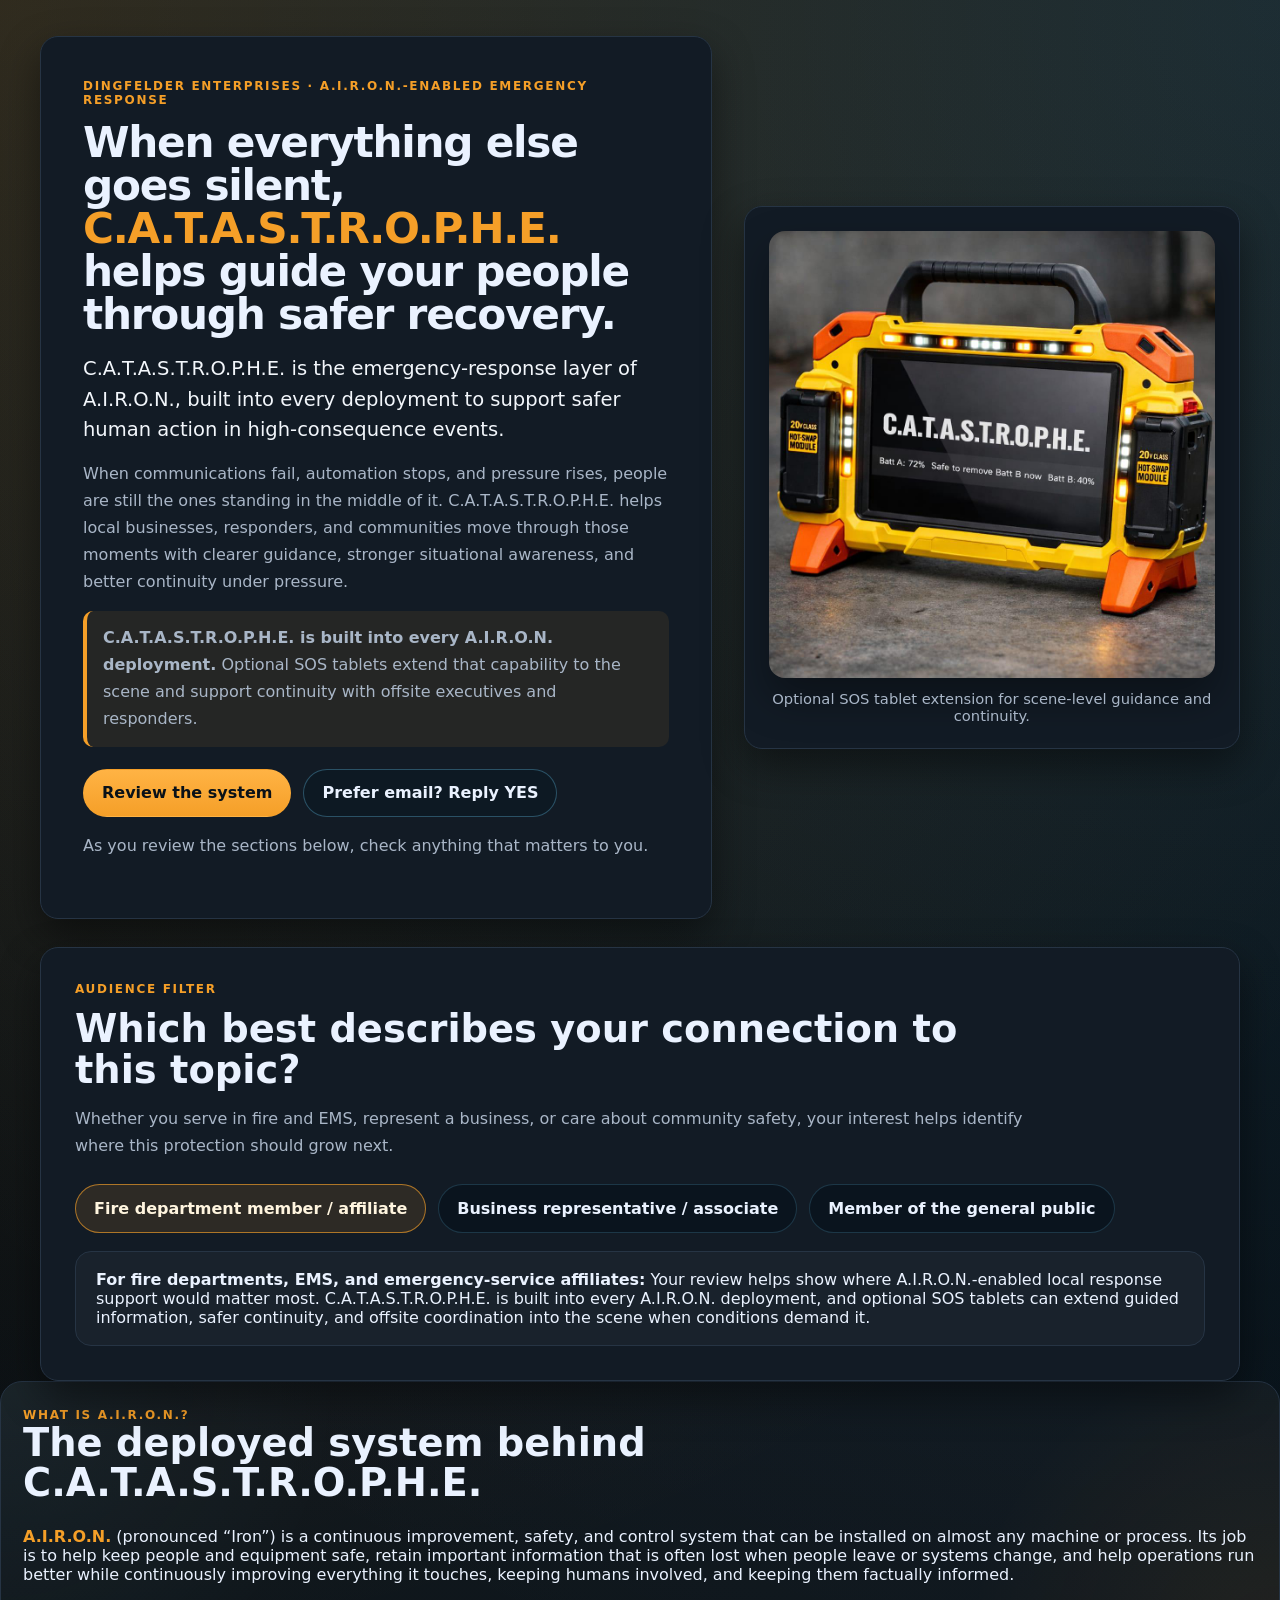
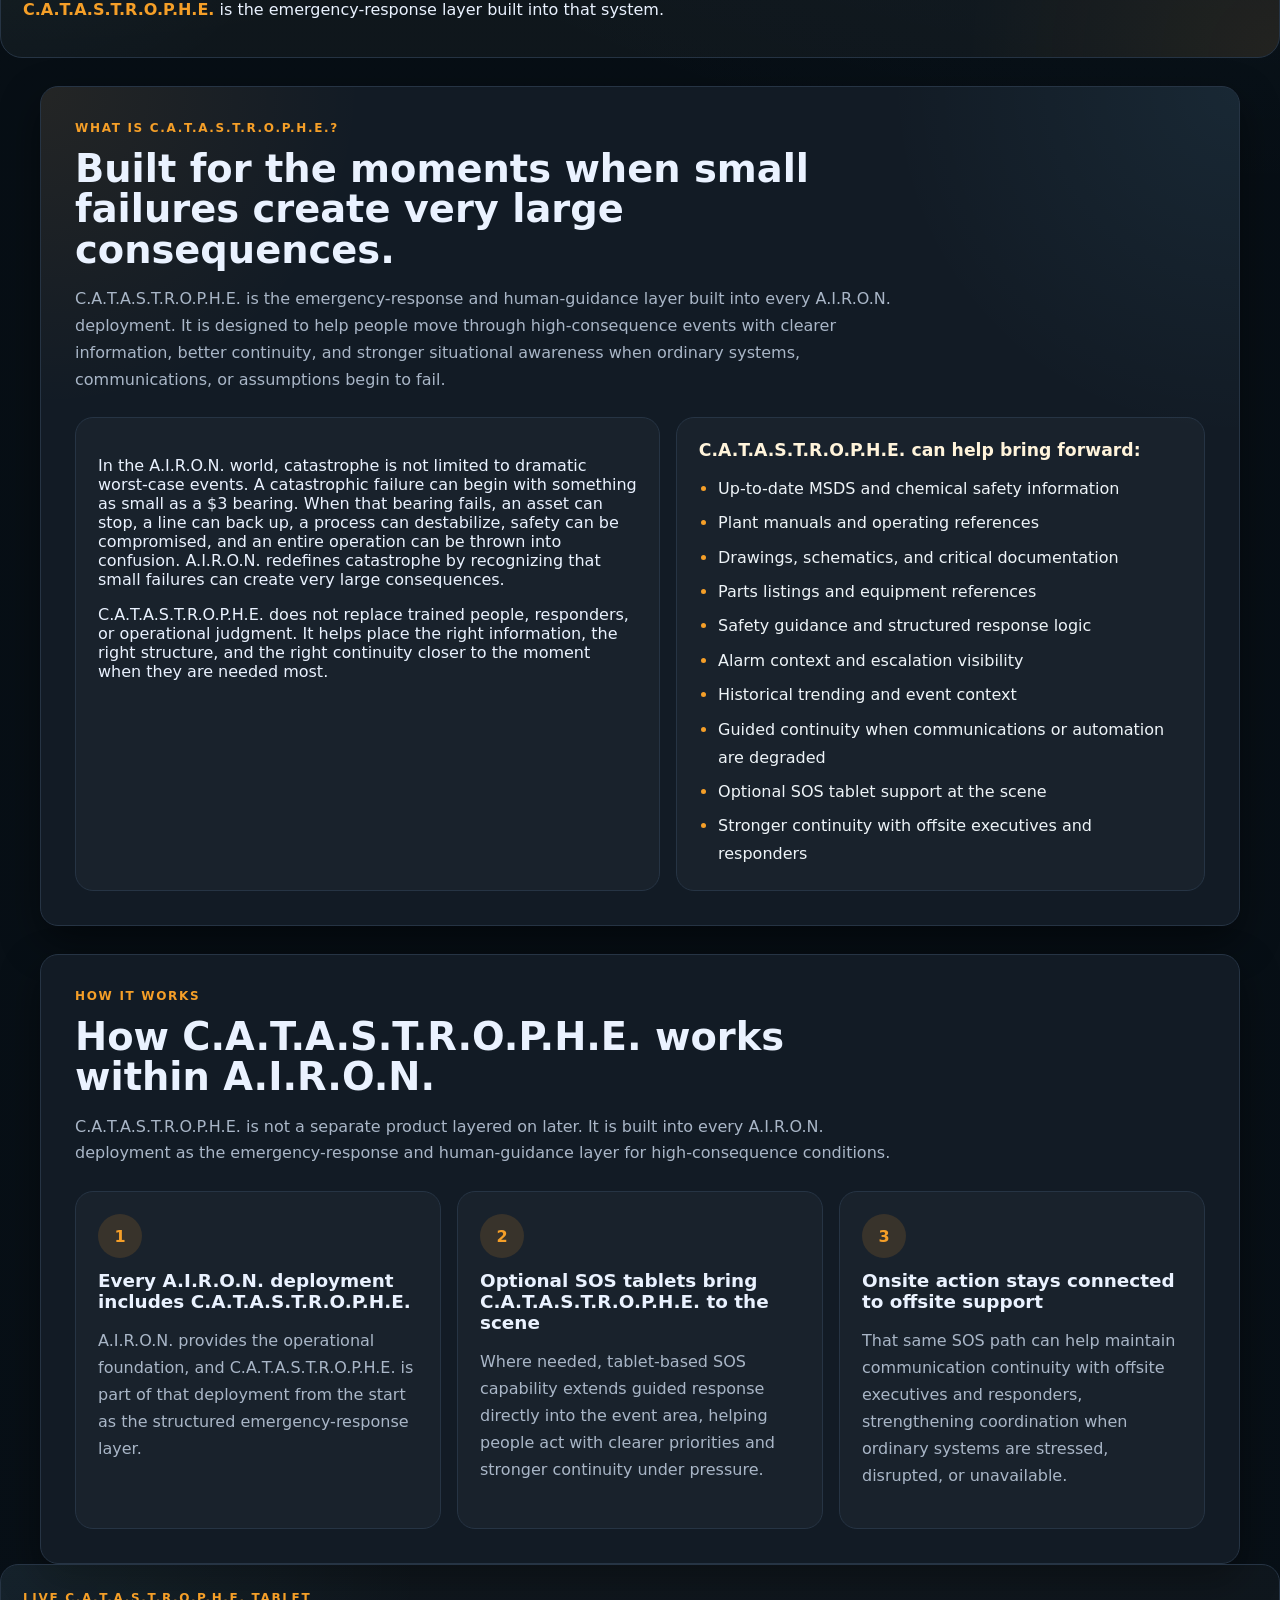
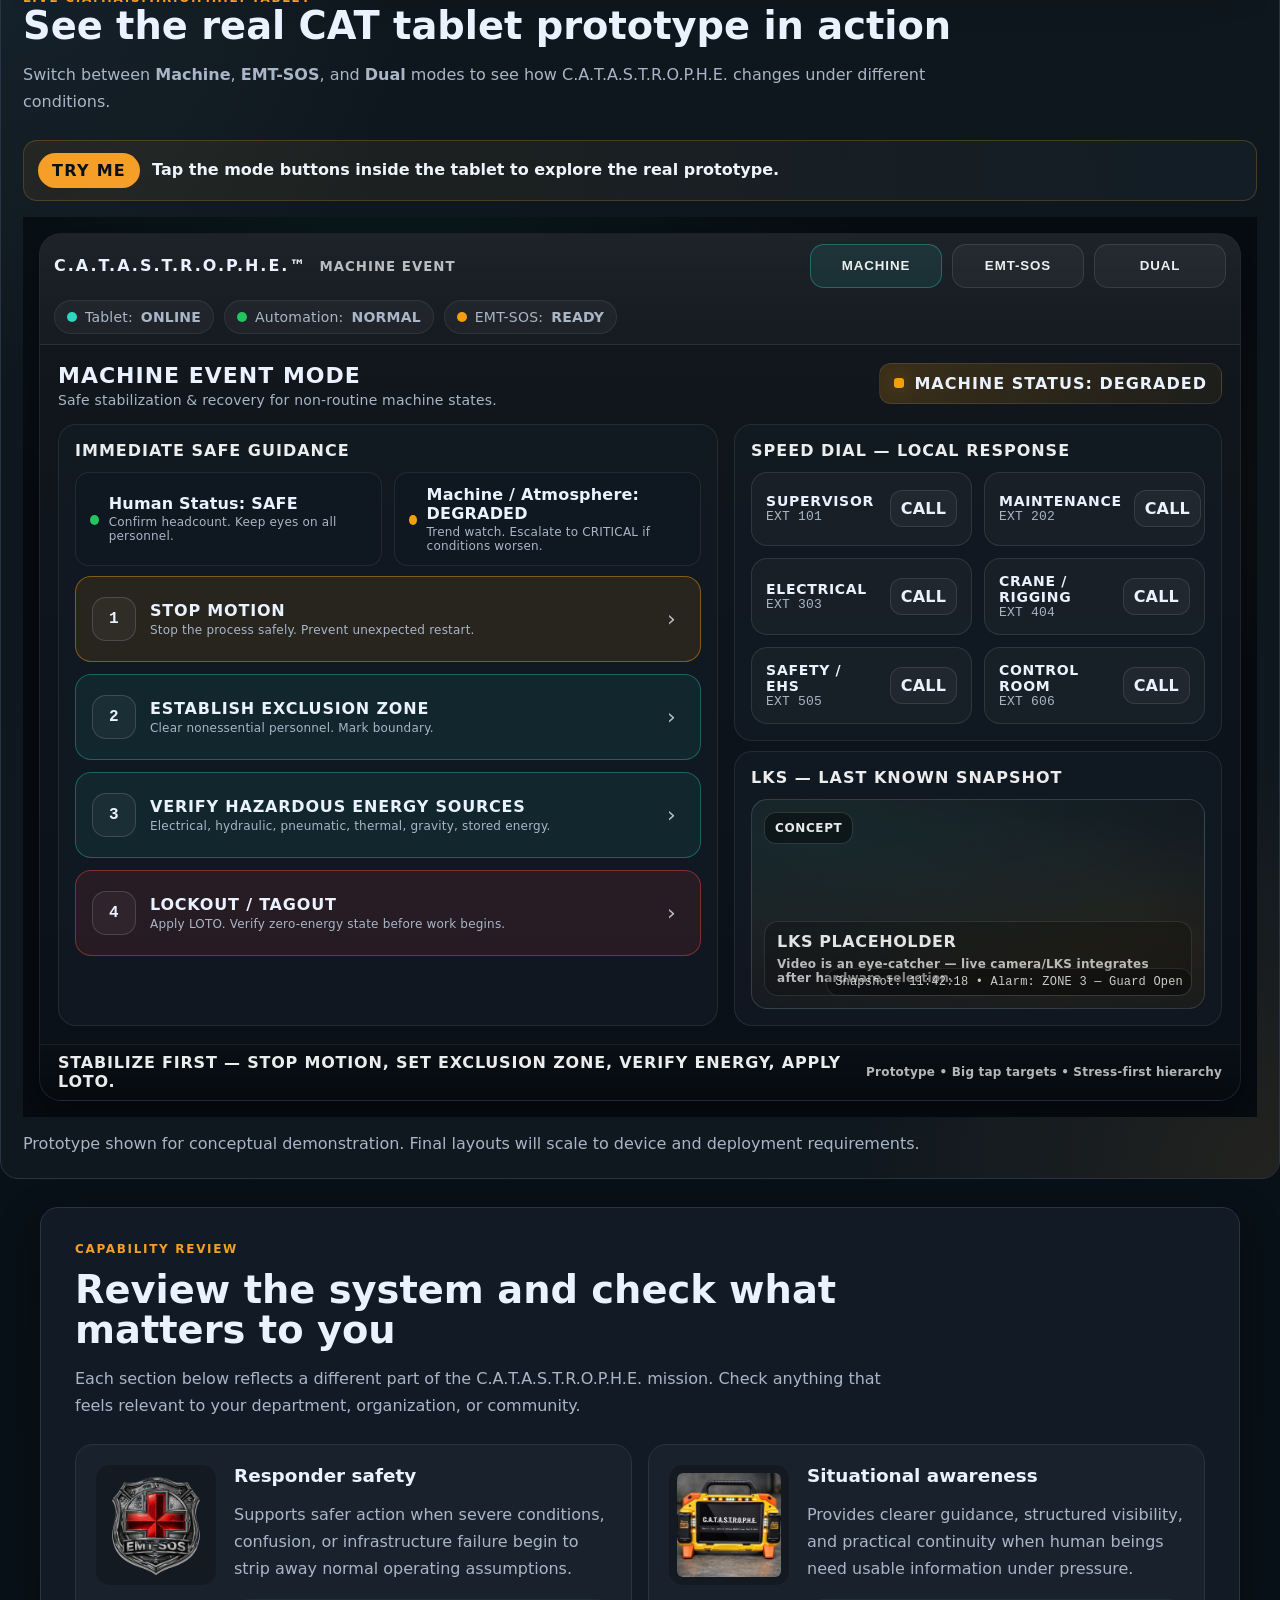
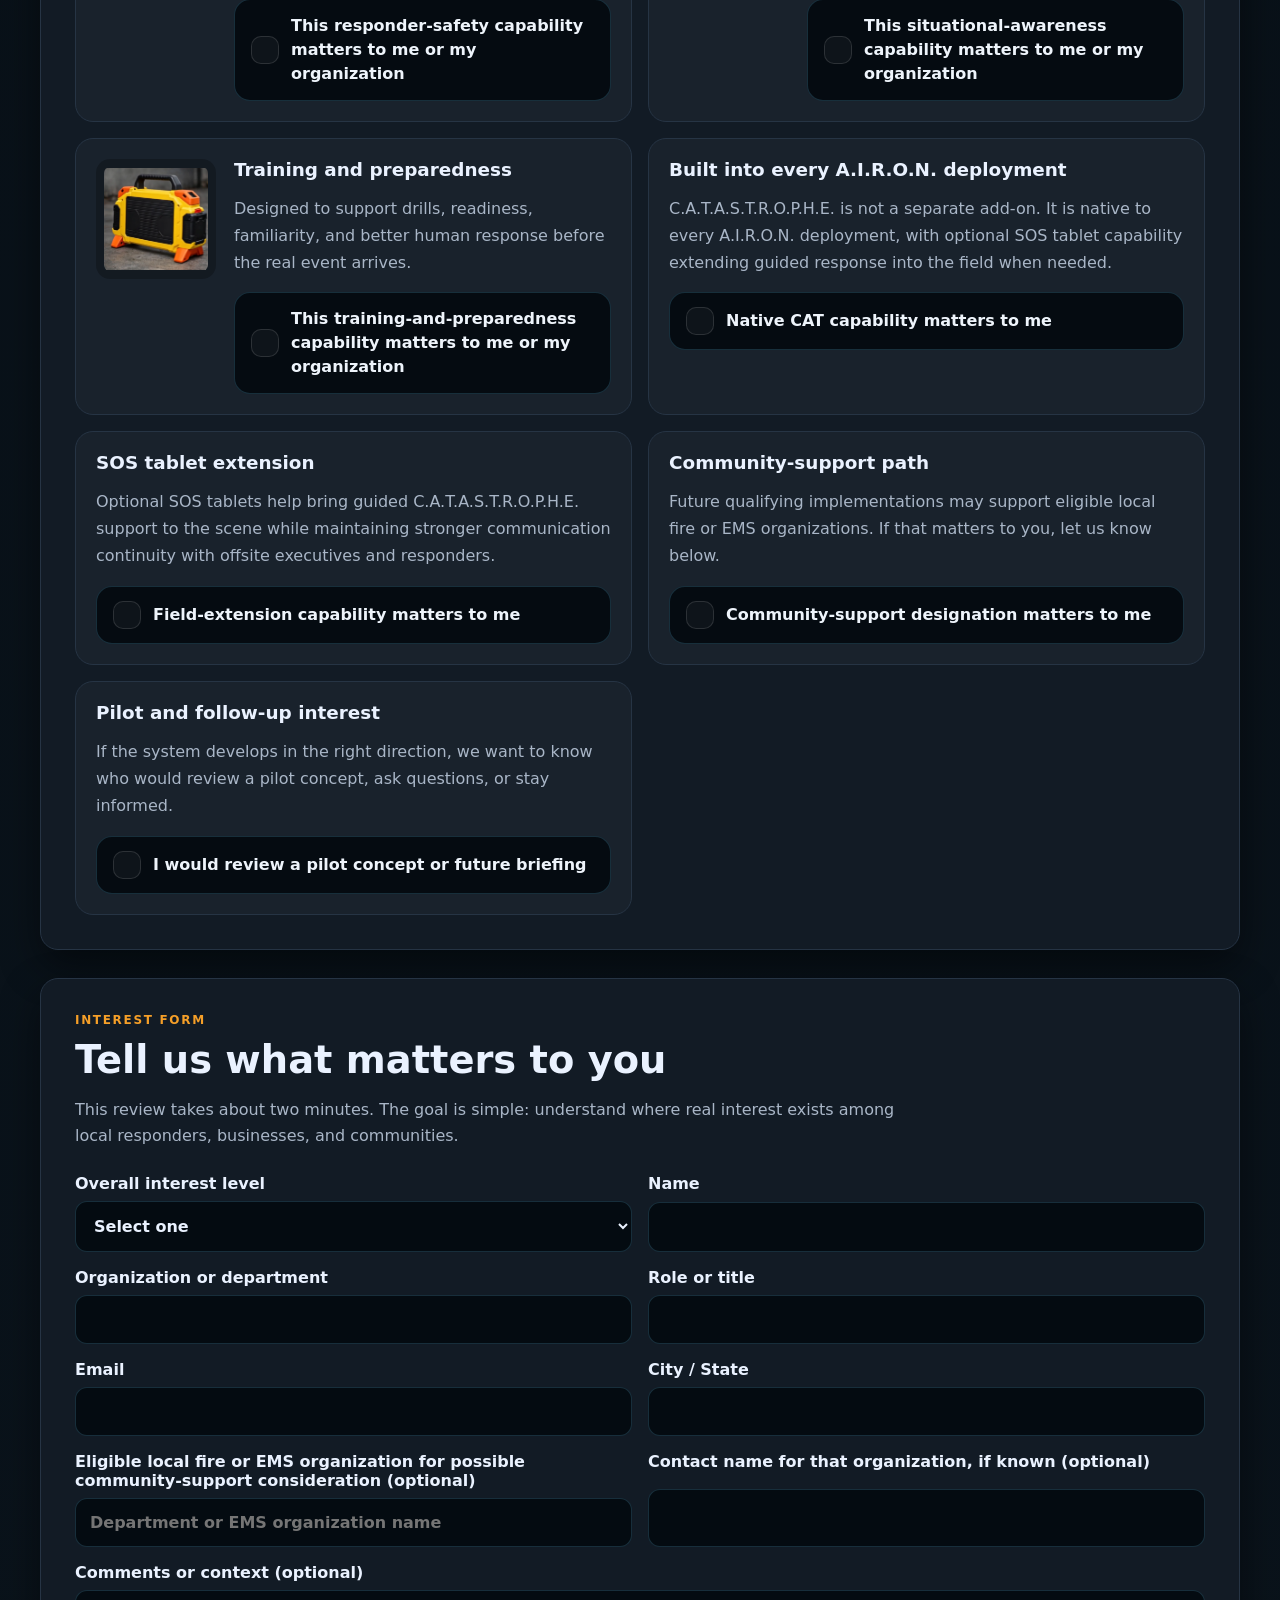
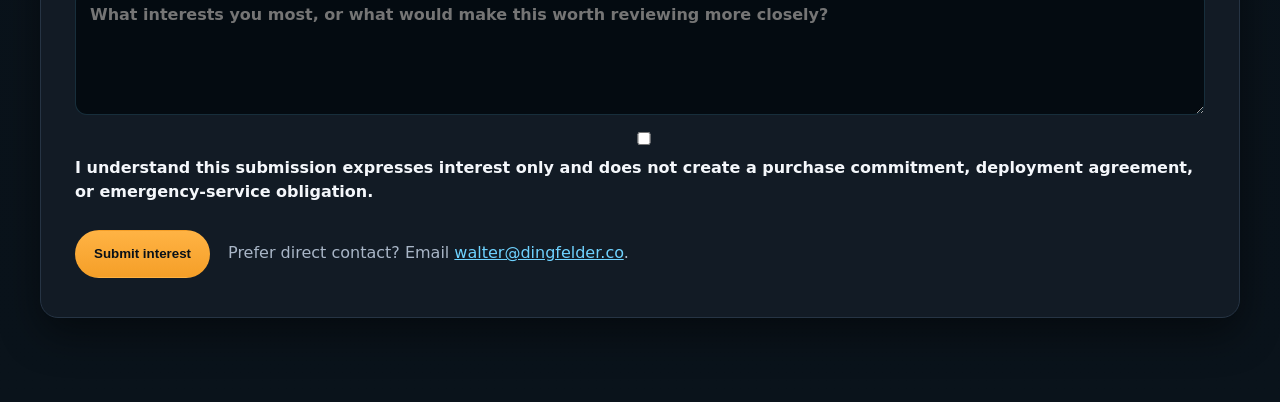
==== commit 4e267f55: "Add files via upload" ====
--- a/index.html
+++ b/index.html
@@ -16,7 +16,7 @@
         <h1>
               <span class="hero-line">When everything else goes silent,</span>
               <span class="hero-cat">C.A.T.A.S.T.R.O.P.H.E.</span>
-              <span class="hero-line">protects your people.</span>
+              <span class="hero-line">helps guide your people through safer recovery.</span>
             </h1>
         <p class="lede">C.A.T.A.S.T.R.O.P.H.E. is the emergency-response layer of A.I.R.O.N., built into every deployment to support safer human action in high-consequence events.</p>
         <p class="support">When communications fail, automation stops, and pressure rises, people are still the ones standing in the middle of it. C.A.T.A.S.T.R.O.P.H.E. helps local businesses, responders, and communities move through those moments with clearer guidance, stronger situational awareness, and better continuity under pressure.</p>
@@ -1525,7 +1525,7 @@
           <div>
             <h3>Responder safety</h3>
             <p>Supports safer action when severe conditions, confusion, or infrastructure failure begin to strip away normal operating assumptions.</p>
-            <label><input type="checkbox" form="cat-interest-form" name="interest_responder_safety" value="Yes"> This responder-safety capability matters to me or my organization</label>
+            <button type="button" class="interest-toggle" aria-pressed="false"><span class="toggle-icon">✓</span><span class="toggle-off">This responder-safety capability matters to me or my organization</span><span class="toggle-on">Marked as important</span></button>
           </div>
         </article>
         <article class="cap-card">
@@ -1533,7 +1533,7 @@
           <div>
             <h3>Situational awareness</h3>
             <p>Provides clearer guidance, structured visibility, and practical continuity when human beings need usable information under pressure.</p>
-            <label><input type="checkbox" form="cat-interest-form" name="interest_situational_awareness" value="Yes"> This situational-awareness capability matters to me or my organization</label>
+            <button type="button" class="interest-toggle" aria-pressed="false"><span class="toggle-icon">✓</span><span class="toggle-off">This situational-awareness capability matters to me or my organization</span><span class="toggle-on">Marked as important</span></button>
           </div>
         </article>
         <article class="cap-card">
@@ -1541,35 +1541,35 @@
           <div>
             <h3>Training and preparedness</h3>
             <p>Designed to support drills, readiness, familiarity, and better human response before the real event arrives.</p>
-            <label><input type="checkbox" form="cat-interest-form" name="interest_training" value="Yes"> This training-and-preparedness capability matters to me or my organization</label>
+            <button type="button" class="interest-toggle" aria-pressed="false"><span class="toggle-icon">✓</span><span class="toggle-off">This training-and-preparedness capability matters to me or my organization</span><span class="toggle-on">Marked as important</span></button>
           </div>
         </article>
         <article class="cap-card cap-card-text">
           <div>
             <h3>Built into every A.I.R.O.N. deployment</h3>
             <p>C.A.T.A.S.T.R.O.P.H.E. is not a separate add-on. It is native to every A.I.R.O.N. deployment, with optional SOS tablet capability extending guided response into the field when needed.</p>
-            <label><input type="checkbox" form="cat-interest-form" name="interest_native_cat" value="Yes"> Native CAT capability matters to me</label>
+            <button type="button" class="interest-toggle" aria-pressed="false"><span class="toggle-icon">✓</span><span class="toggle-off">Native CAT capability matters to me</span><span class="toggle-on">Marked as important</span></button>
           </div>
         </article>
         <article class="cap-card cap-card-text">
           <div>
             <h3>SOS tablet extension</h3>
             <p>Optional SOS tablets help bring guided C.A.T.A.S.T.R.O.P.H.E. support to the scene while maintaining stronger communication continuity with offsite executives and responders.</p>
-            <label><input type="checkbox" form="cat-interest-form" name="interest_sos_tablet" value="Yes"> Field-extension capability matters to me</label>
+            <button type="button" class="interest-toggle" aria-pressed="false"><span class="toggle-icon">✓</span><span class="toggle-off">Field-extension capability matters to me</span><span class="toggle-on">Marked as important</span></button>
           </div>
         </article>
         <article class="cap-card cap-card-text">
           <div>
             <h3>Community-support path</h3>
             <p>Future qualifying implementations may support eligible local fire or EMS organizations. If that matters to you, let us know below.</p>
-            <label><input type="checkbox" form="cat-interest-form" name="interest_community_support" value="Yes"> Community-support designation matters to me</label>
+            <button type="button" class="interest-toggle" aria-pressed="false"><span class="toggle-icon">✓</span><span class="toggle-off">Community-support designation matters to me</span><span class="toggle-on">Marked as important</span></button>
           </div>
         </article>
         <article class="cap-card cap-card-text">
           <div>
             <h3>Pilot and follow-up interest</h3>
             <p>If the system develops in the right direction, we want to know who would review a pilot concept, ask questions, or stay informed.</p>
-            <label><input type="checkbox" form="cat-interest-form" name="interest_pilot" value="Yes"> I would review a pilot concept or future briefing</label>
+            <button type="button" class="interest-toggle" aria-pressed="false"><span class="toggle-icon">✓</span><span class="toggle-off">I would review a pilot concept or future briefing</span><span class="toggle-on">Marked as important</span></button>
           </div>
         </article>
       </div>
--- a/css/catastrophe.css
+++ b/css/catastrophe.css
@@ -1043,3 +1043,80 @@
   height: 1px !important;
   overflow: hidden !important;
 }
+
+
+.interest-toggle,
+.consent-toggle {
+  width: 100%;
+  display: flex;
+  align-items: center;
+  gap: 12px;
+  border-radius: 16px;
+  border: 1px solid rgba(111,211,255,0.18);
+  background: rgba(4,10,16,0.92);
+  color: #eef4fb;
+  padding: 14px 16px;
+  font: inherit;
+  font-weight: 700;
+  line-height: 1.5;
+  text-align: left;
+  cursor: pointer;
+  transition: border-color 160ms ease, box-shadow 160ms ease, background 160ms ease;
+}
+
+.interest-toggle:hover,
+.consent-toggle:hover {
+  border-color: rgba(245,159,40,0.38);
+}
+
+.interest-toggle[aria-pressed="true"],
+.consent-toggle[aria-pressed="true"] {
+  border-color: rgba(245,159,40,0.52);
+  background: linear-gradient(180deg, rgba(245,159,40,0.14), rgba(245,159,40,0.08));
+  box-shadow: 0 0 0 1px rgba(245,159,40,0.12), 0 0 18px rgba(245,159,40,0.14);
+}
+
+.toggle-icon {
+  width: 28px;
+  height: 28px;
+  border-radius: 10px;
+  display: inline-flex;
+  align-items: center;
+  justify-content: center;
+  border: 1px solid rgba(255,255,255,0.12);
+  background: rgba(255,255,255,0.04);
+  color: transparent;
+  flex: 0 0 auto;
+  font-weight: 900;
+}
+
+.interest-toggle[aria-pressed="true"] .toggle-icon,
+.consent-toggle[aria-pressed="true"] .toggle-icon {
+  color: #081018;
+  background: var(--gold);
+  border-color: rgba(245,159,40,0.8);
+}
+
+.toggle-on { display: none; }
+
+.interest-toggle[aria-pressed="true"] .toggle-off,
+.consent-toggle[aria-pressed="true"] .toggle-off {
+  display: none;
+}
+
+.interest-toggle[aria-pressed="true"] .toggle-on,
+.consent-toggle[aria-pressed="true"] .toggle-on {
+  display: inline;
+}
+
+.cap-card label,
+.checkbox-inline {
+  border-top: none;
+  margin-top: 14px;
+  padding-top: 0;
+}
+
+.consent-toggle {
+  margin-top: 4px;
+  margin-bottom: 10px;
+}
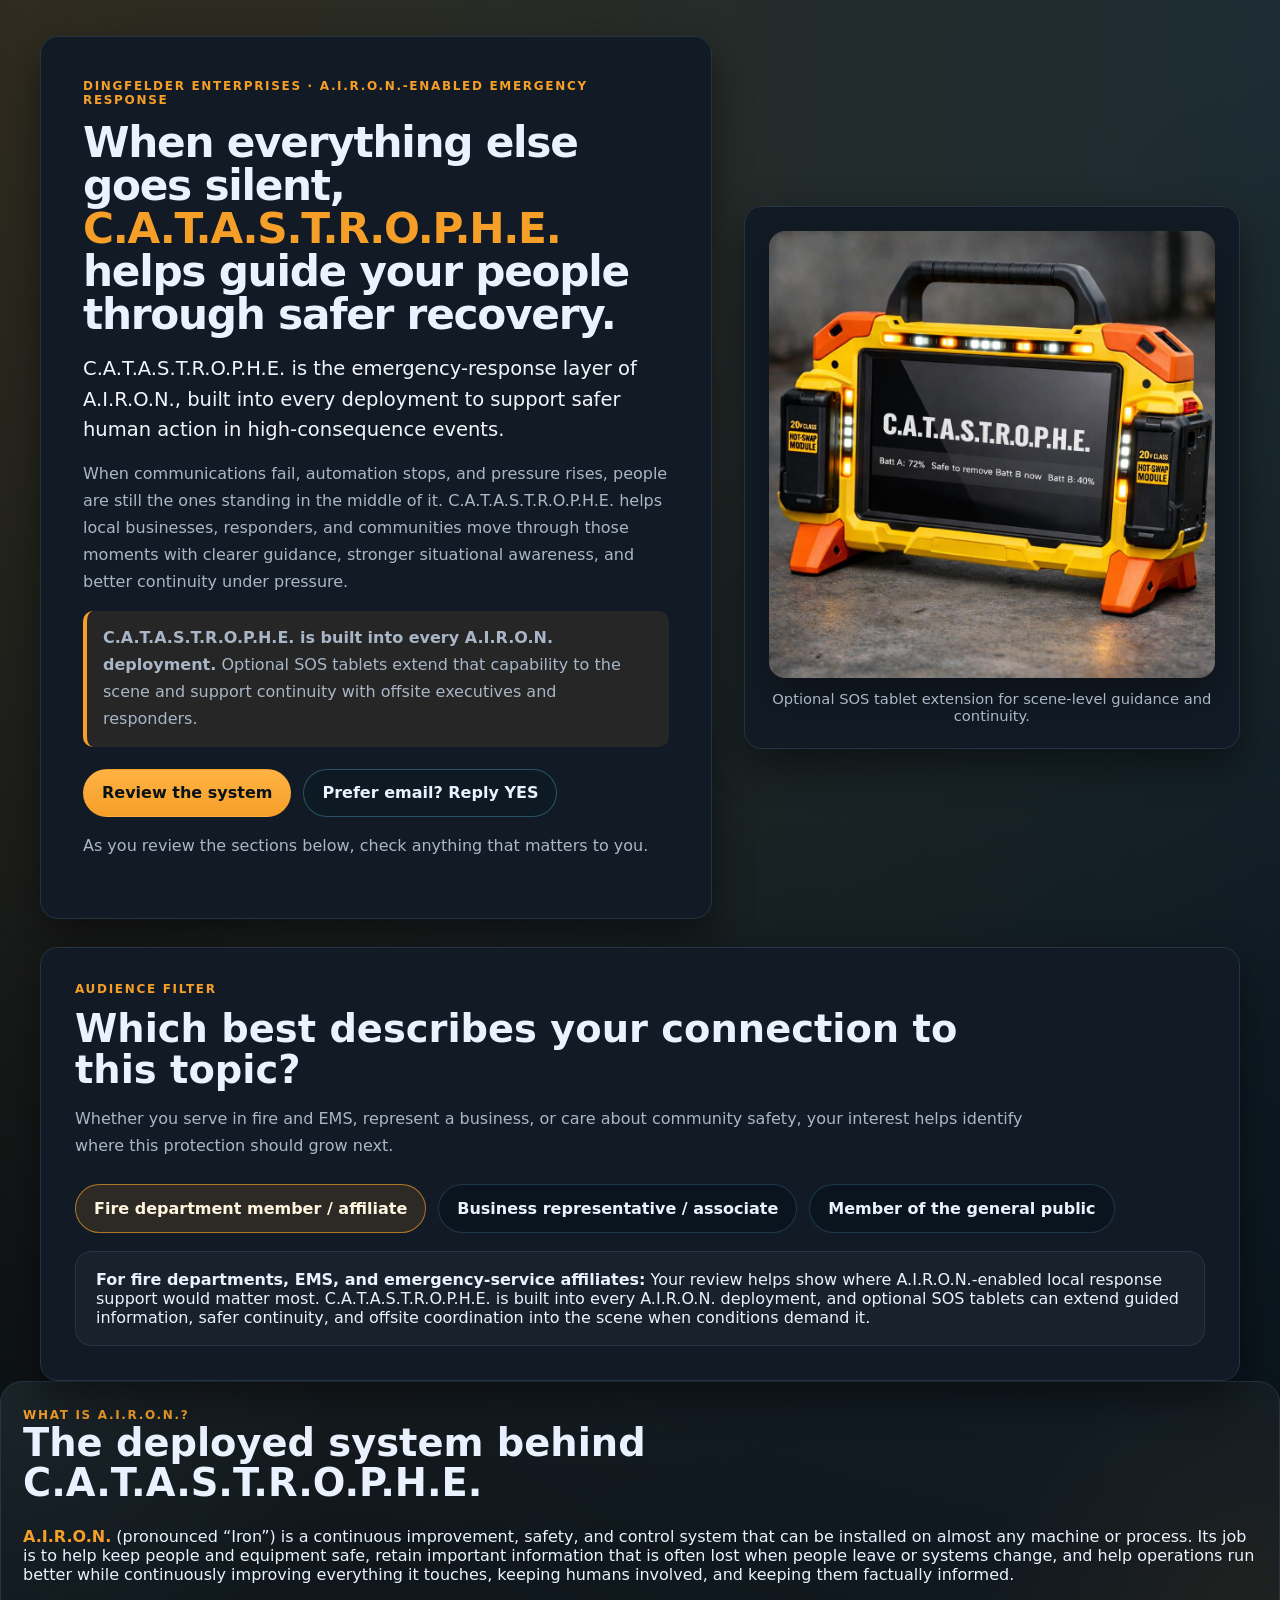
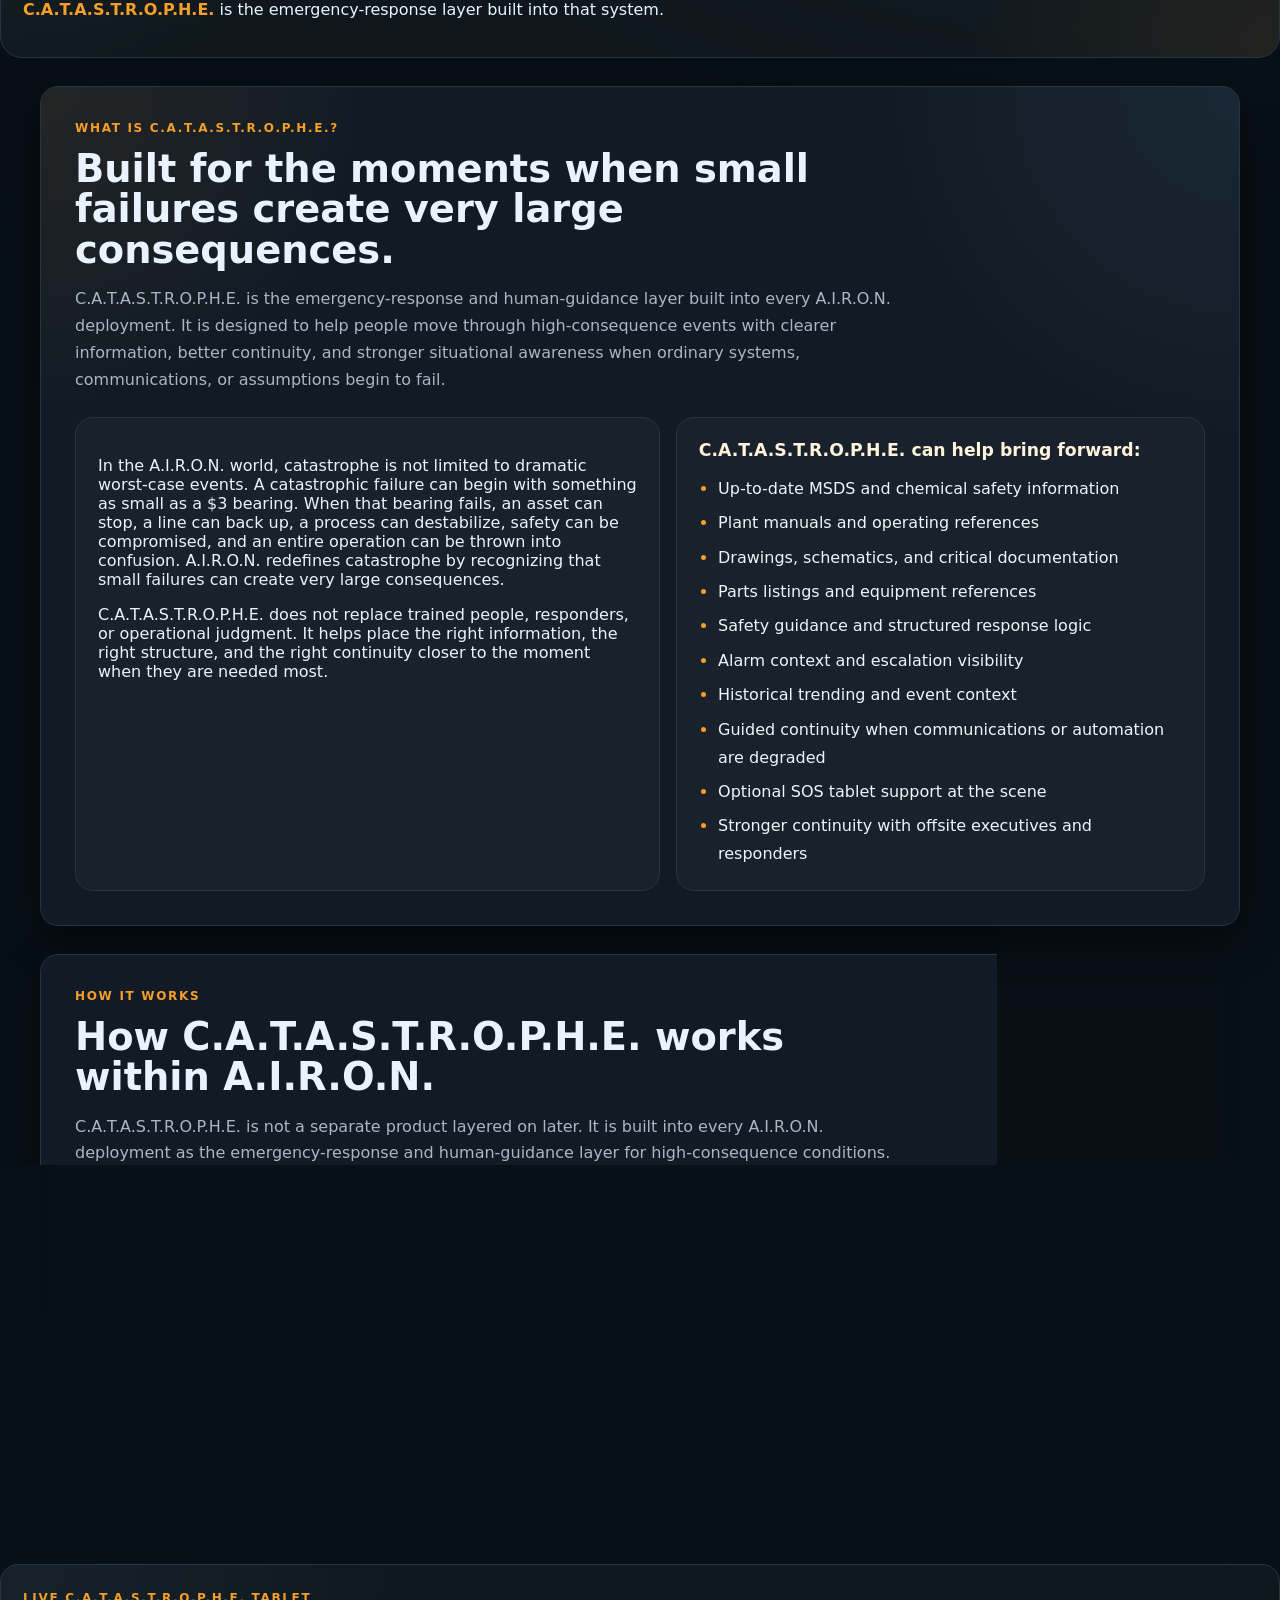
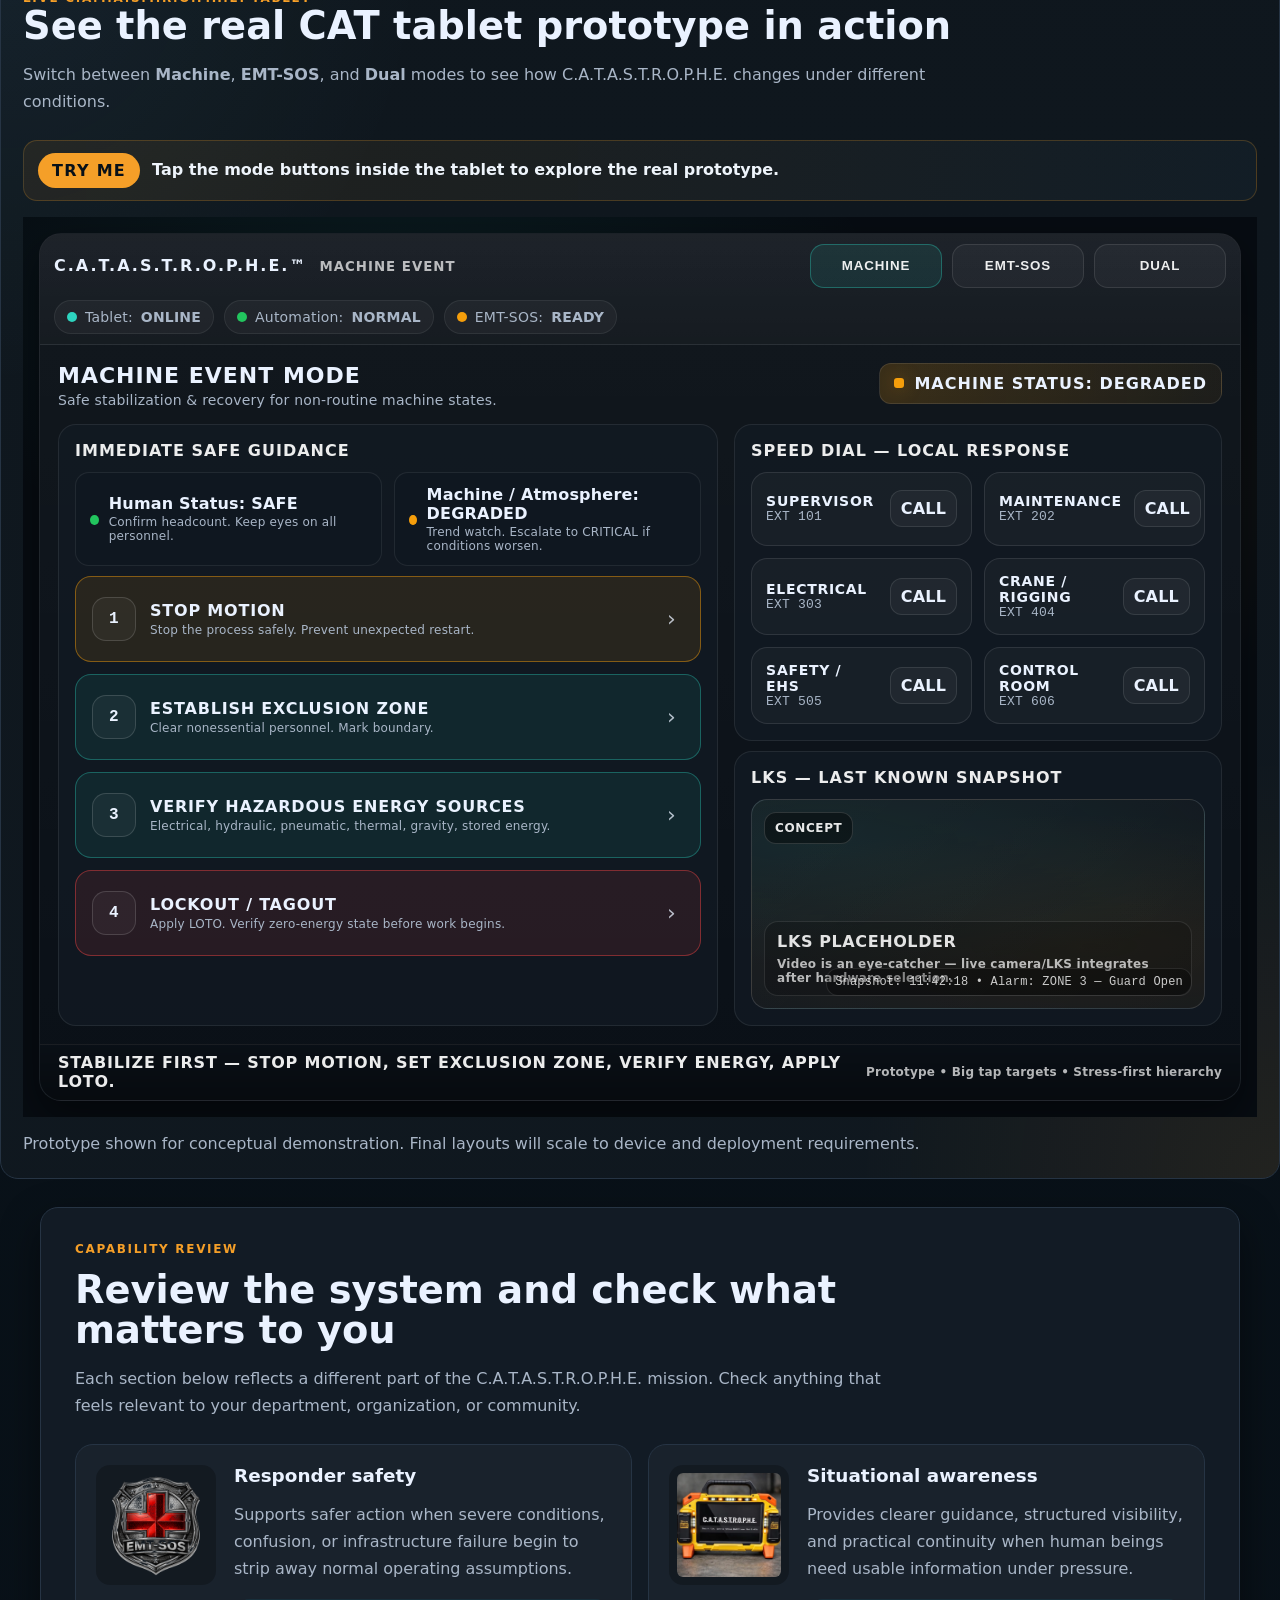
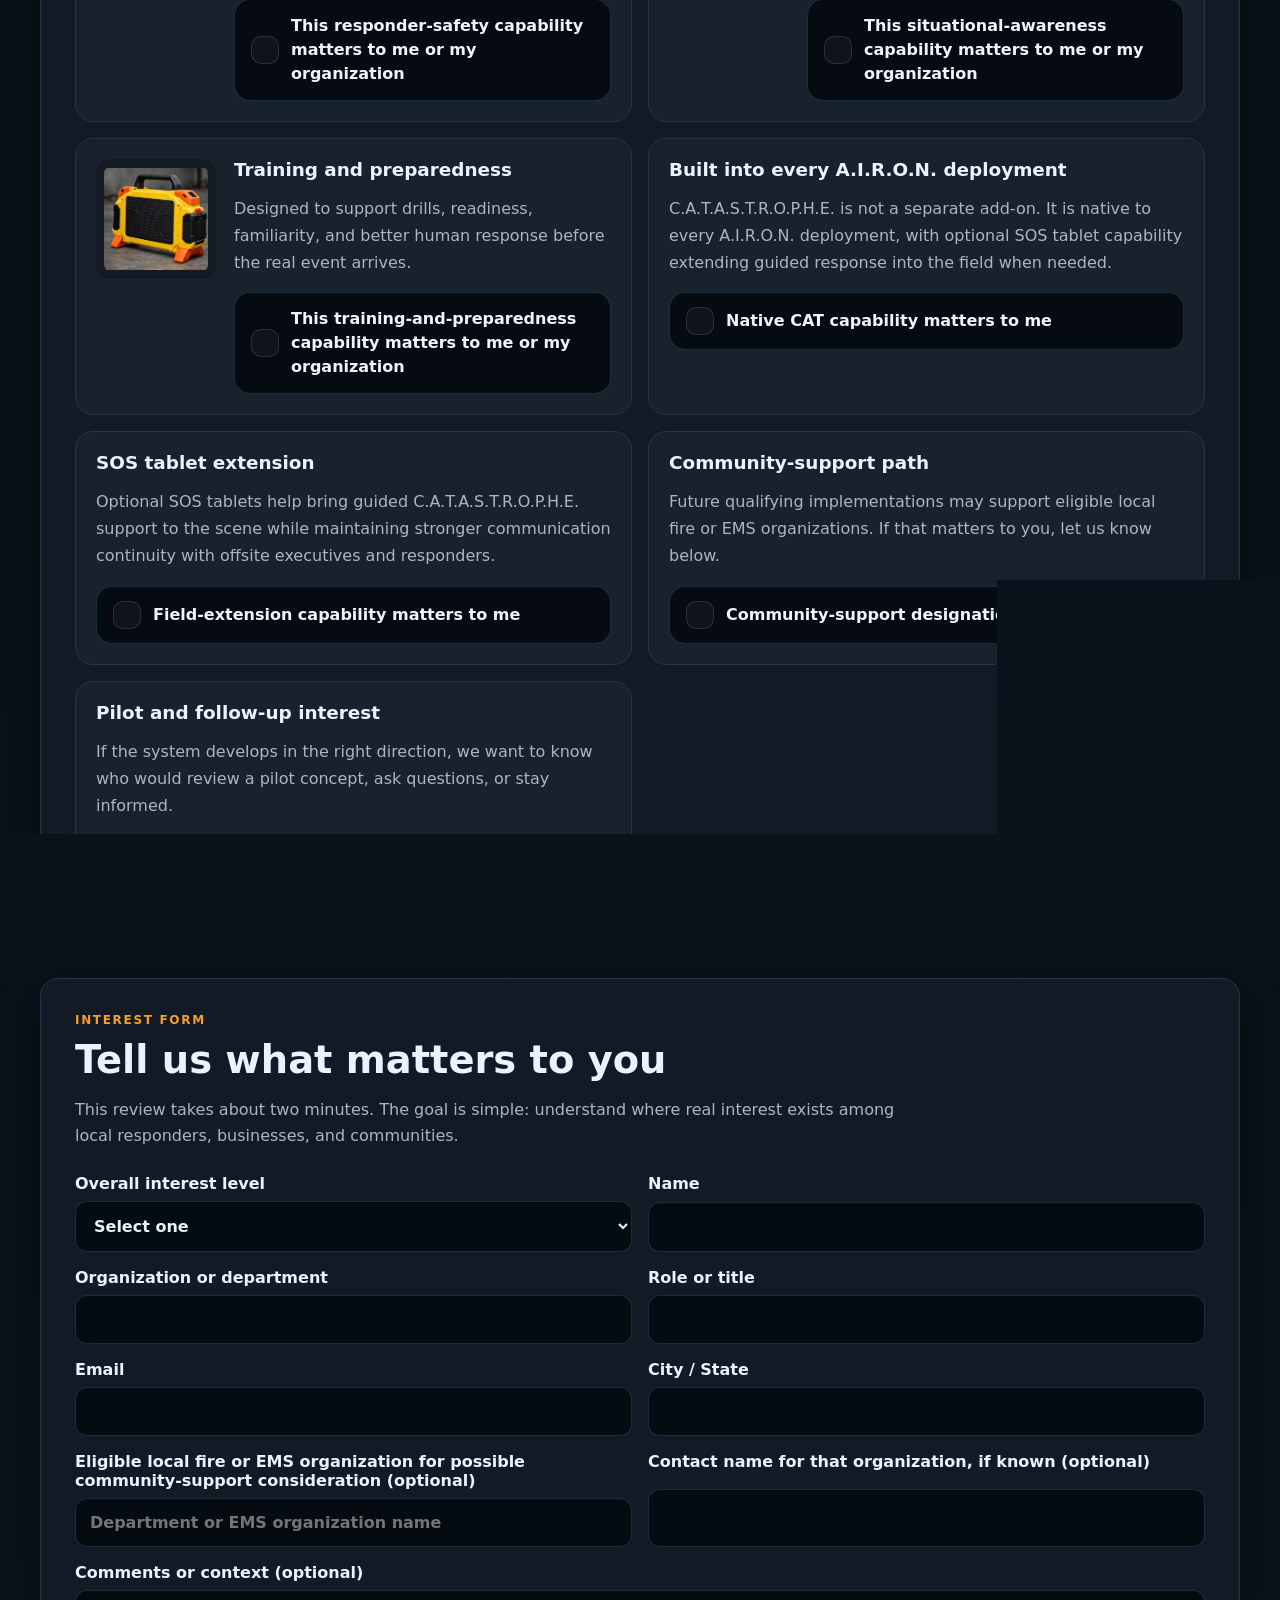
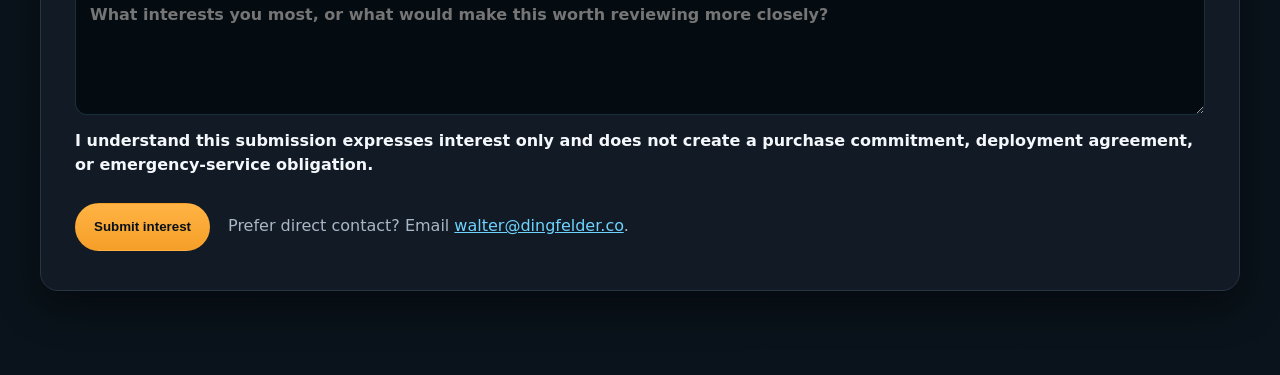
==== commit 81d1209b: "Add files via upload" ====
--- a/index.html
+++ b/index.html
@@ -1639,7 +1639,7 @@
         </label>
 
         <label class="consent full-width checkbox-inline">
-          <input type="checkbox" name="consent" value="Yes" required>
+          
           I understand this submission expresses interest only and does not create a purchase commitment, deployment agreement, or emergency-service obligation.
         </label>
 
@@ -1668,7 +1668,7 @@
   <input type="text" name="eligible-local-fire-or-ems-organization">
   <input type="text" name="contact-name-for-that-organization">
   <textarea name="comments-or-context"></textarea>
-  <input type="checkbox" name="consent">
+  
 </form>
 
 
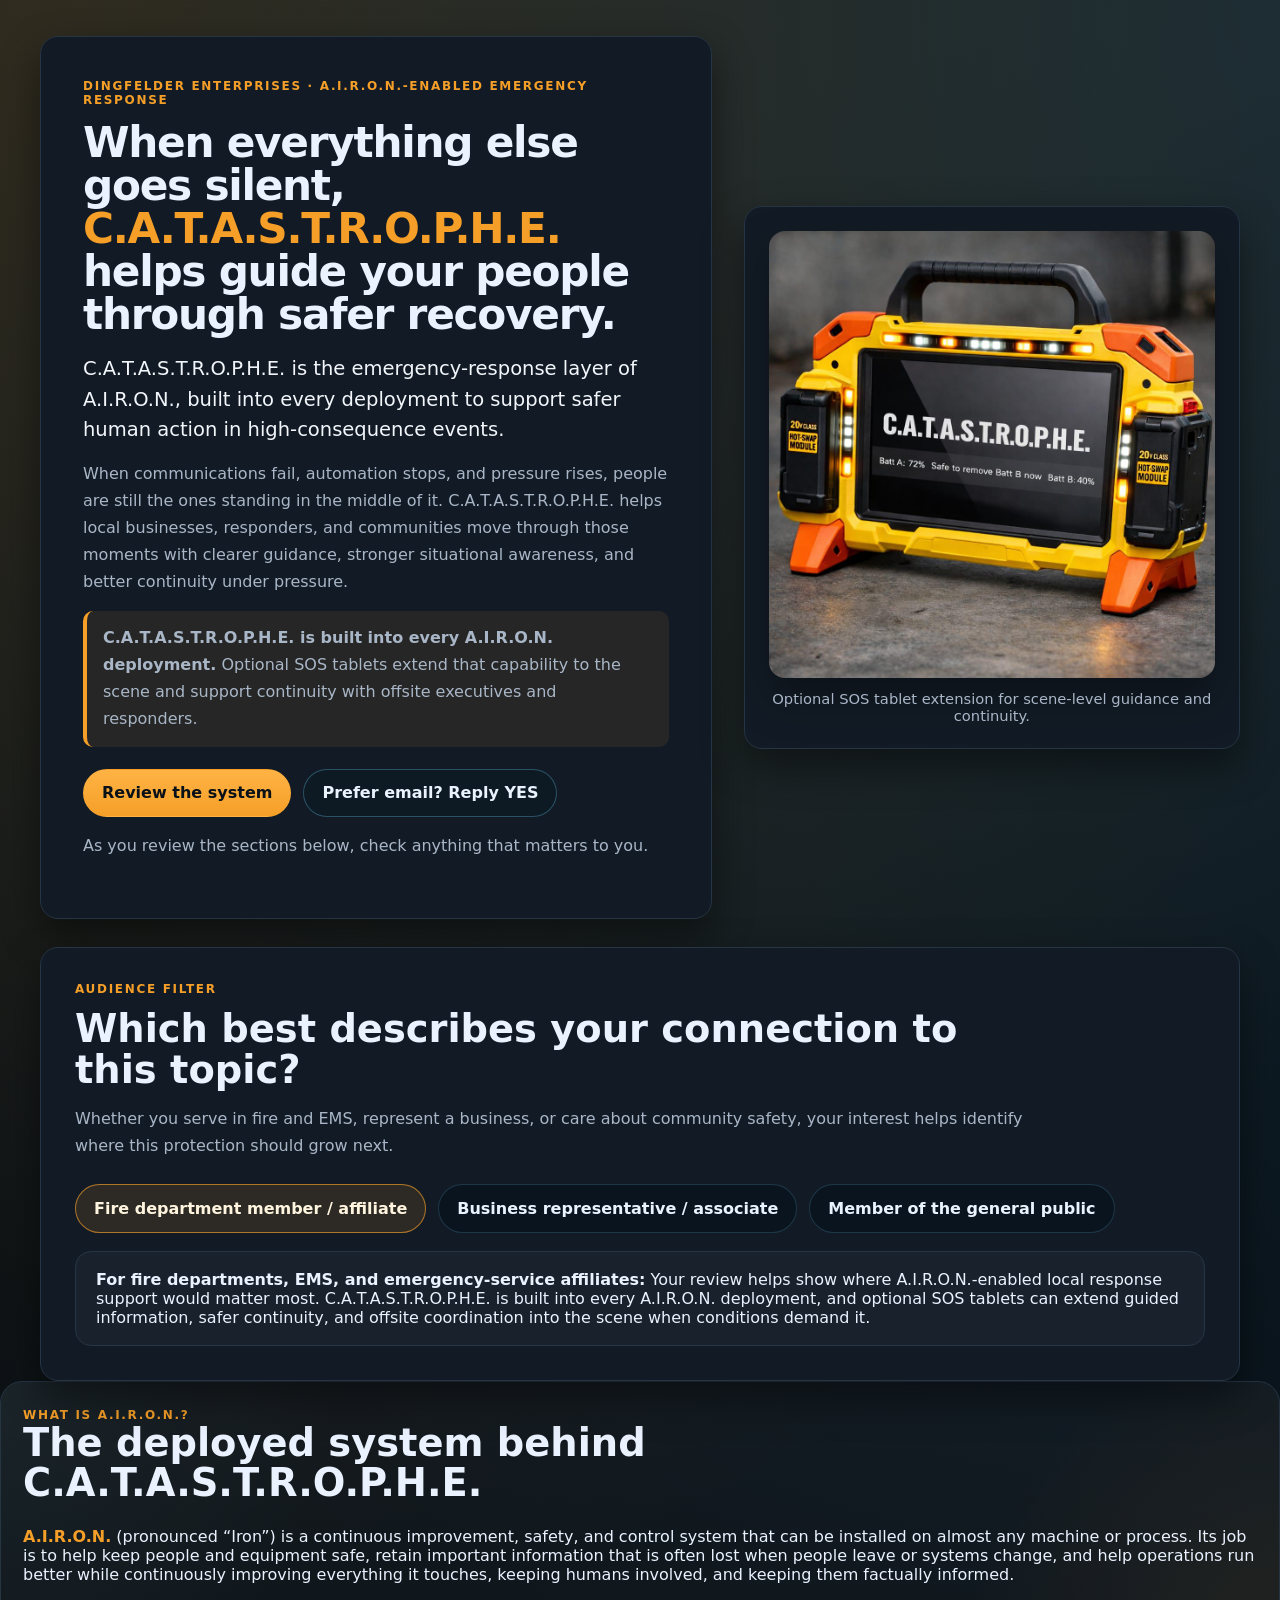
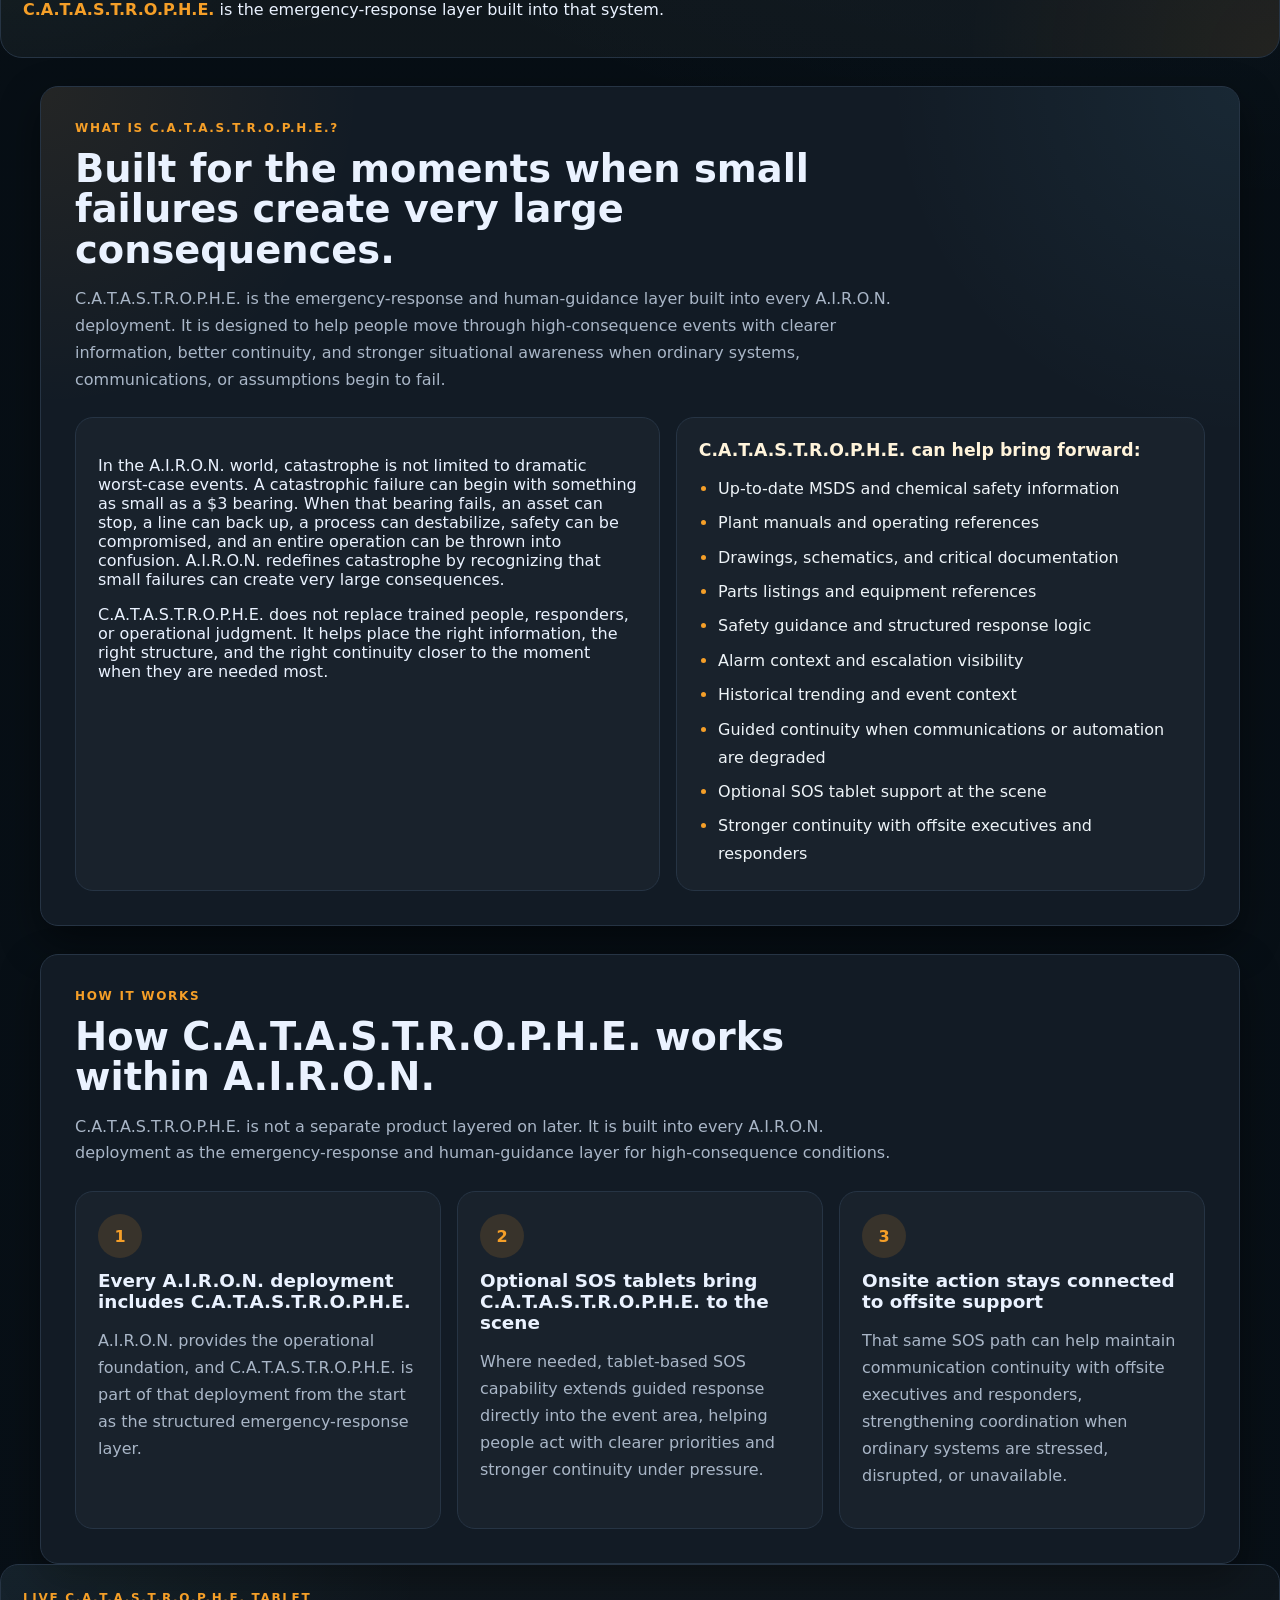
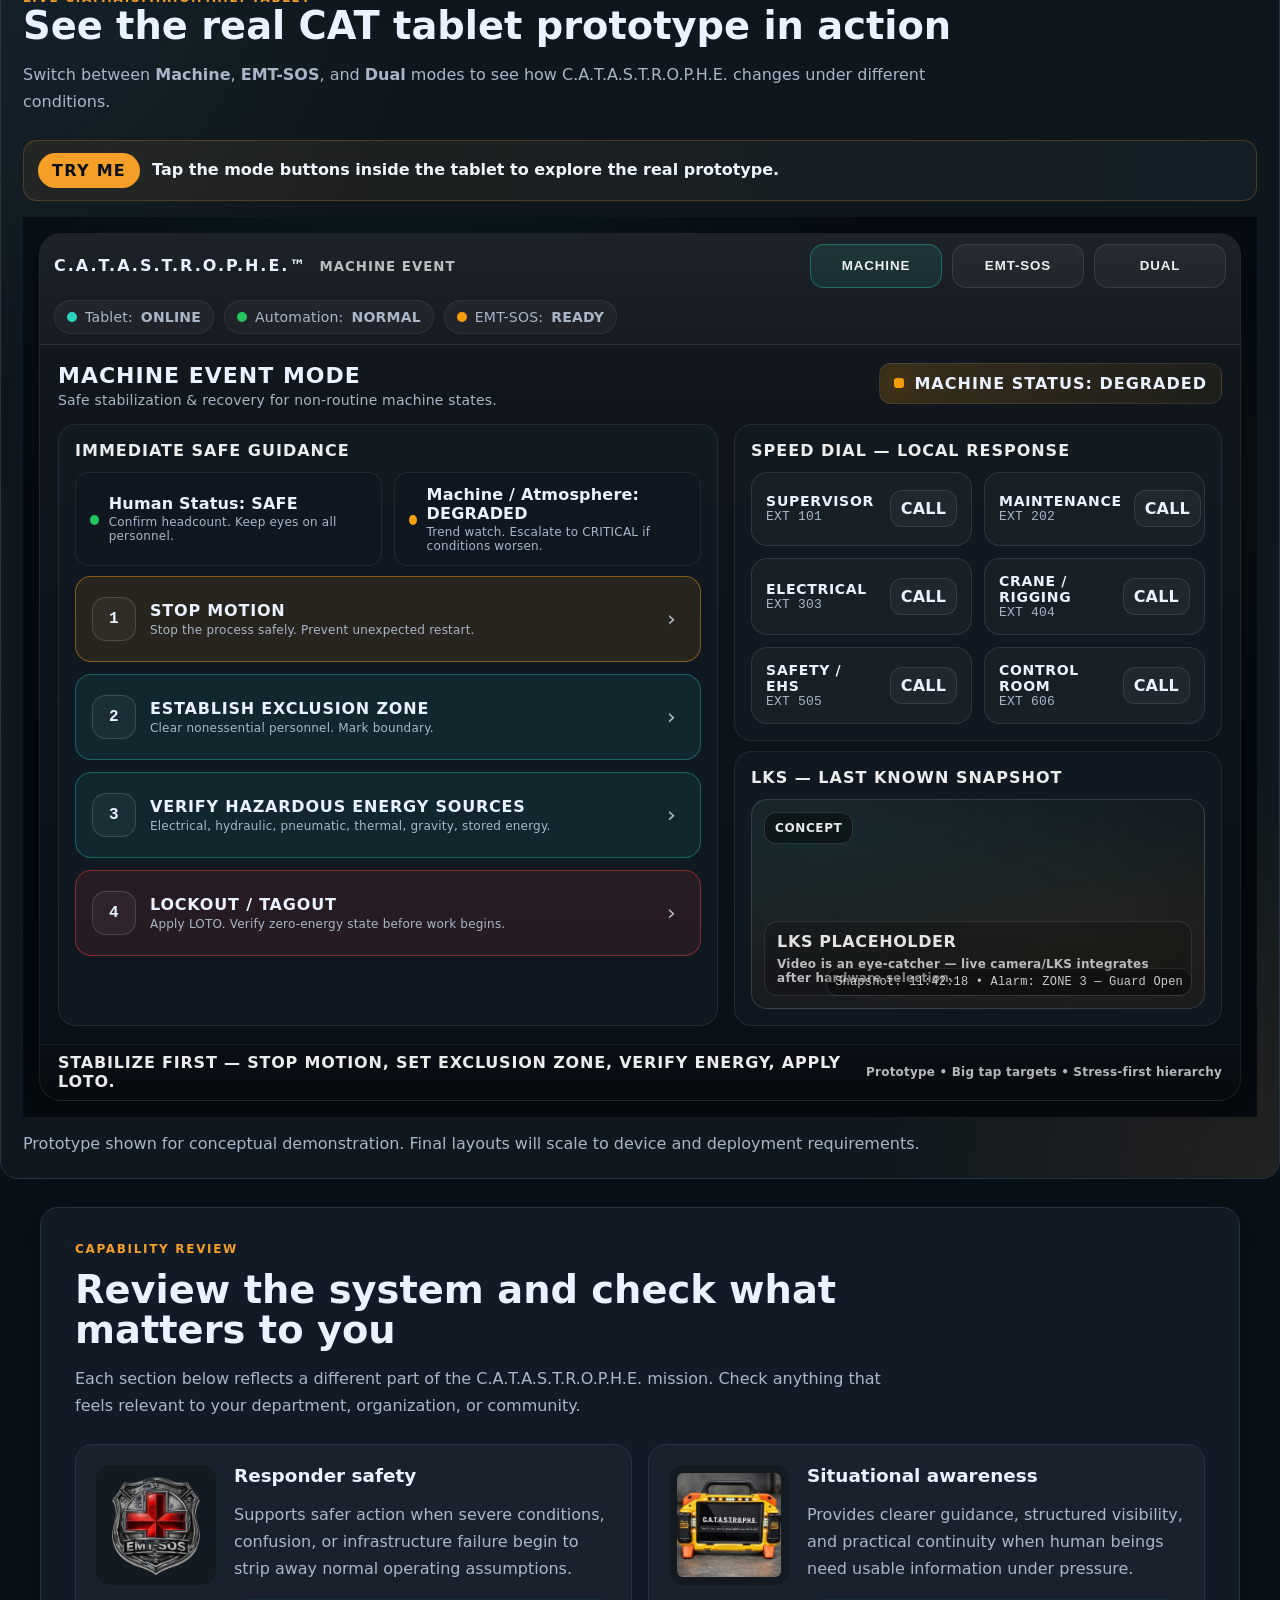
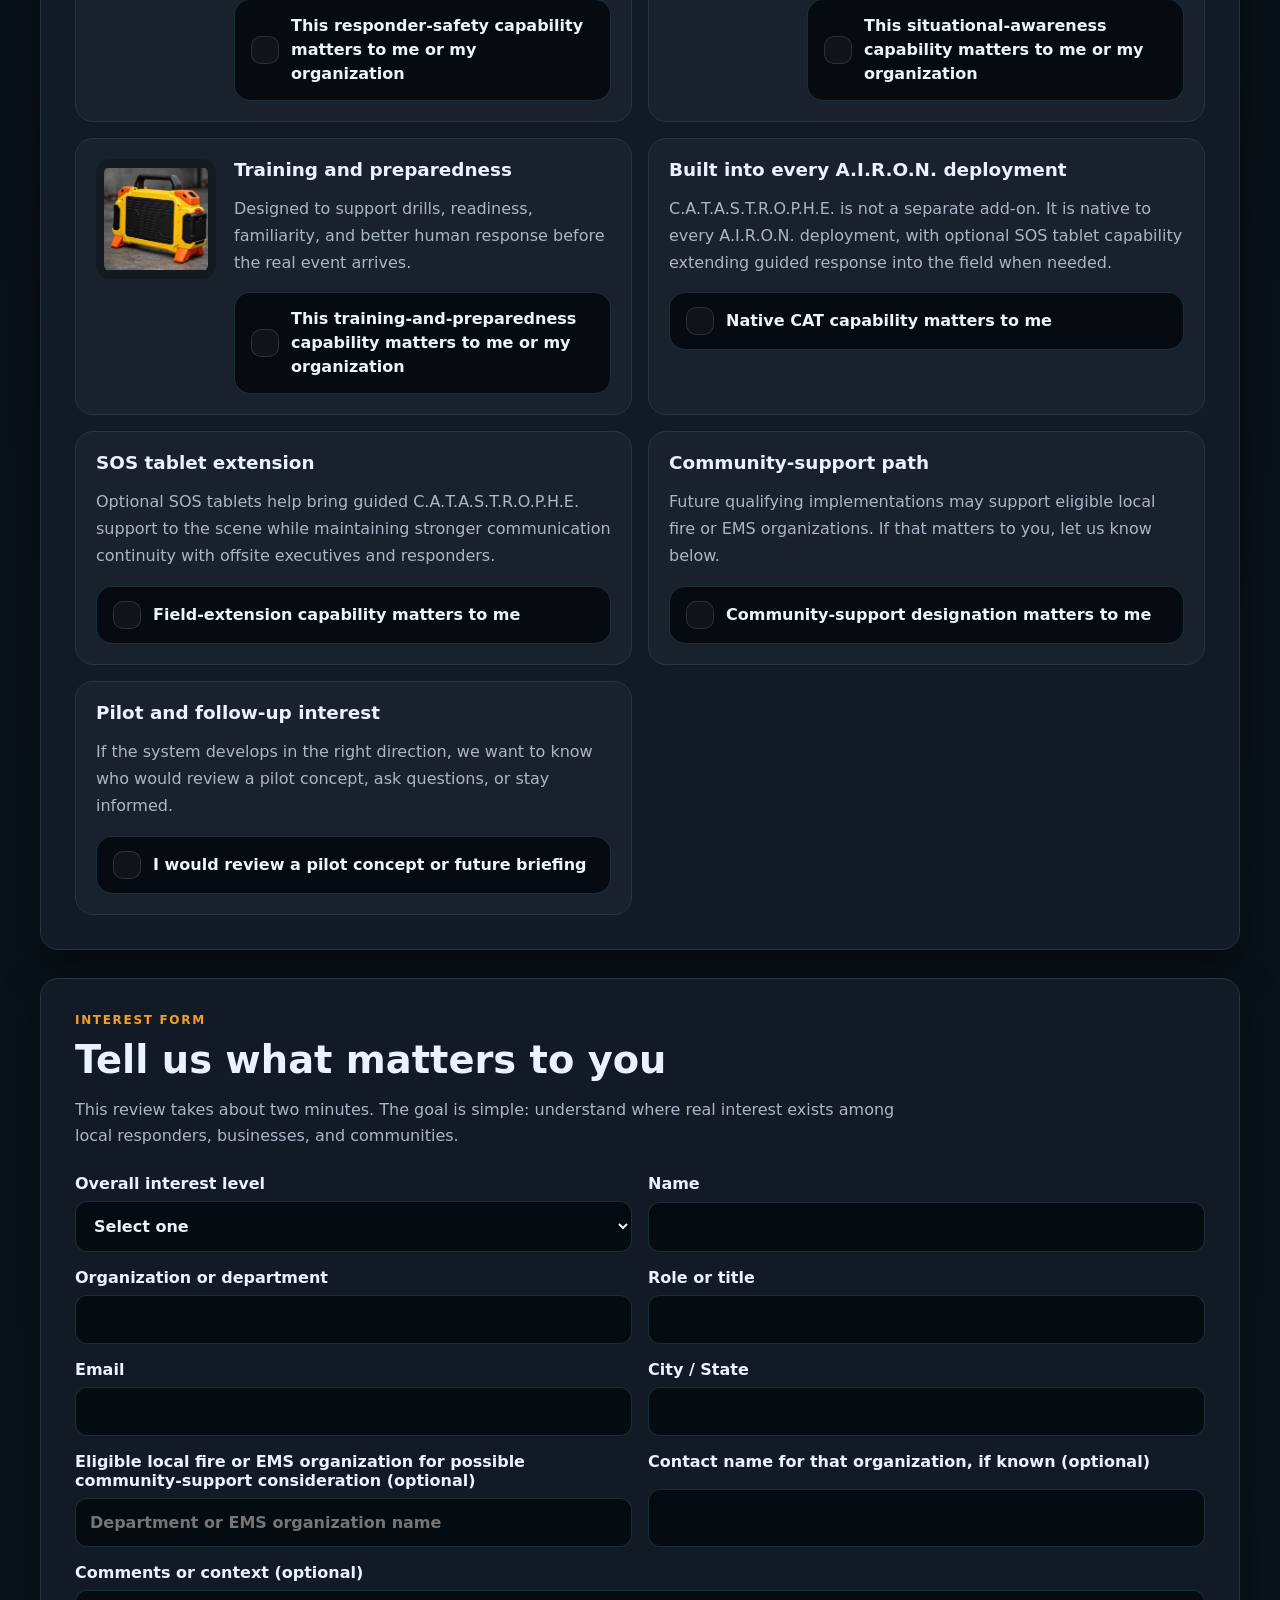
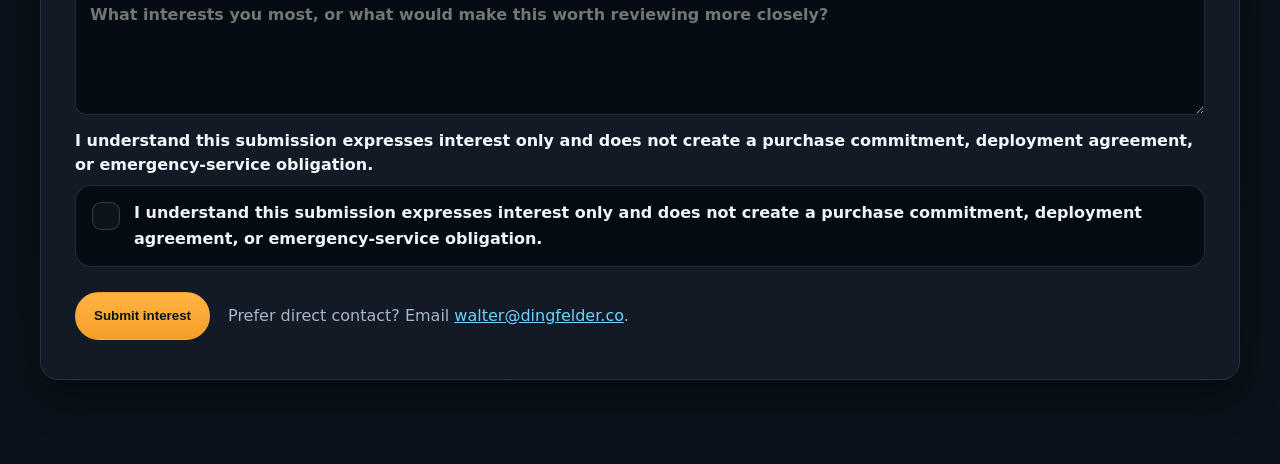
==== commit 1ae07478: "Add files via upload" ====
--- a/index.html
+++ b/index.html
@@ -1643,6 +1643,13 @@
           I understand this submission expresses interest only and does not create a purchase commitment, deployment agreement, or emergency-service obligation.
         </label>
 
+        
+          <label class="consent-check" for="consentCheckbox">
+            <input type="checkbox" name="consent" id="consentCheckbox" value="Yes" required>
+            <span class="consent-box" aria-hidden="true"></span>
+            <span class="consent-copy">I understand this submission expresses interest only and does not create a purchase commitment, deployment agreement, or emergency-service obligation.</span>
+          </label>
+
         <div class="submit-row">
           <button class="btn btn-primary" type="submit">Submit interest</button>
           <p>Prefer direct contact? Email <a href="mailto:walter@dingfelder.co">walter@dingfelder.co</a>.</p>
--- a/css/catastrophe.css
+++ b/css/catastrophe.css
@@ -1120,3 +1120,71 @@
   margin-top: 4px;
   margin-bottom: 10px;
 }
+
+
+.consent-check {
+  display: grid;
+  grid-template-columns: 28px 1fr;
+  gap: 14px;
+  align-items: start;
+  margin-top: 8px;
+  margin-bottom: 12px;
+  padding: 14px 16px;
+  border-radius: 16px;
+  border: 1px solid rgba(111,211,255,0.18);
+  background: rgba(4,10,16,0.92);
+  cursor: pointer;
+}
+
+.consent-check input {
+  position: absolute;
+  opacity: 0;
+  pointer-events: none;
+  width: 1px;
+  height: 1px;
+}
+
+.consent-box {
+  width: 28px;
+  height: 28px;
+  border-radius: 9px;
+  border: 1px solid rgba(255,255,255,0.16);
+  background: rgba(255,255,255,0.04);
+  display: inline-flex;
+  align-items: center;
+  justify-content: center;
+  margin-top: 2px;
+  box-shadow: inset 0 0 0 1px rgba(255,255,255,0.02);
+}
+
+.consent-box::after {
+  content: "✓";
+  color: transparent;
+  font-weight: 900;
+  font-size: 16px;
+}
+
+.consent-copy {
+  color: #eef4fb;
+  font-weight: 700;
+  line-height: 1.6;
+}
+
+.consent-check:hover {
+  border-color: rgba(245,159,40,0.34);
+}
+
+.consent-check input:checked + .consent-box {
+  background: var(--gold);
+  border-color: rgba(245,159,40,0.85);
+}
+
+.consent-check input:checked + .consent-box::after {
+  color: #081018;
+}
+
+.consent-check:has(input:checked) {
+  border-color: rgba(245,159,40,0.52);
+  background: linear-gradient(180deg, rgba(245,159,40,0.14), rgba(245,159,40,0.08));
+  box-shadow: 0 0 0 1px rgba(245,159,40,0.12), 0 0 18px rgba(245,159,40,0.14);
+}
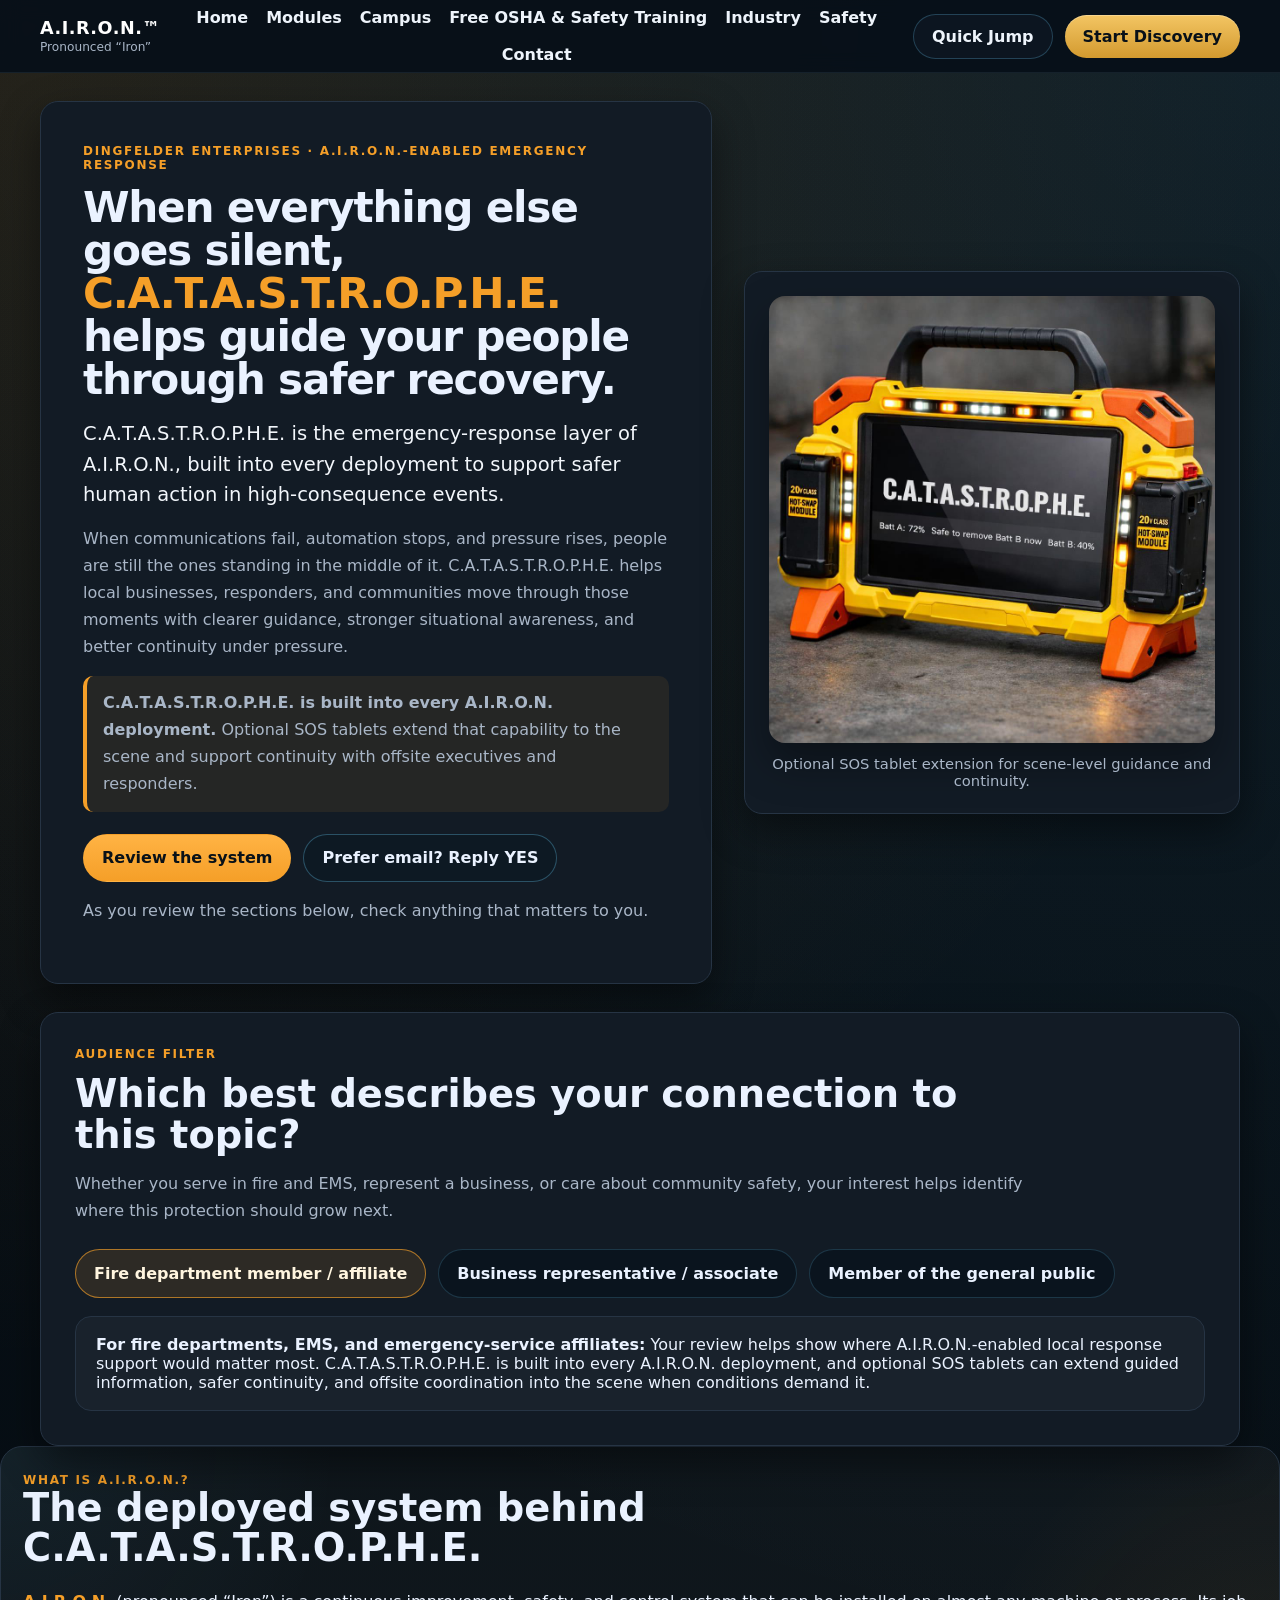
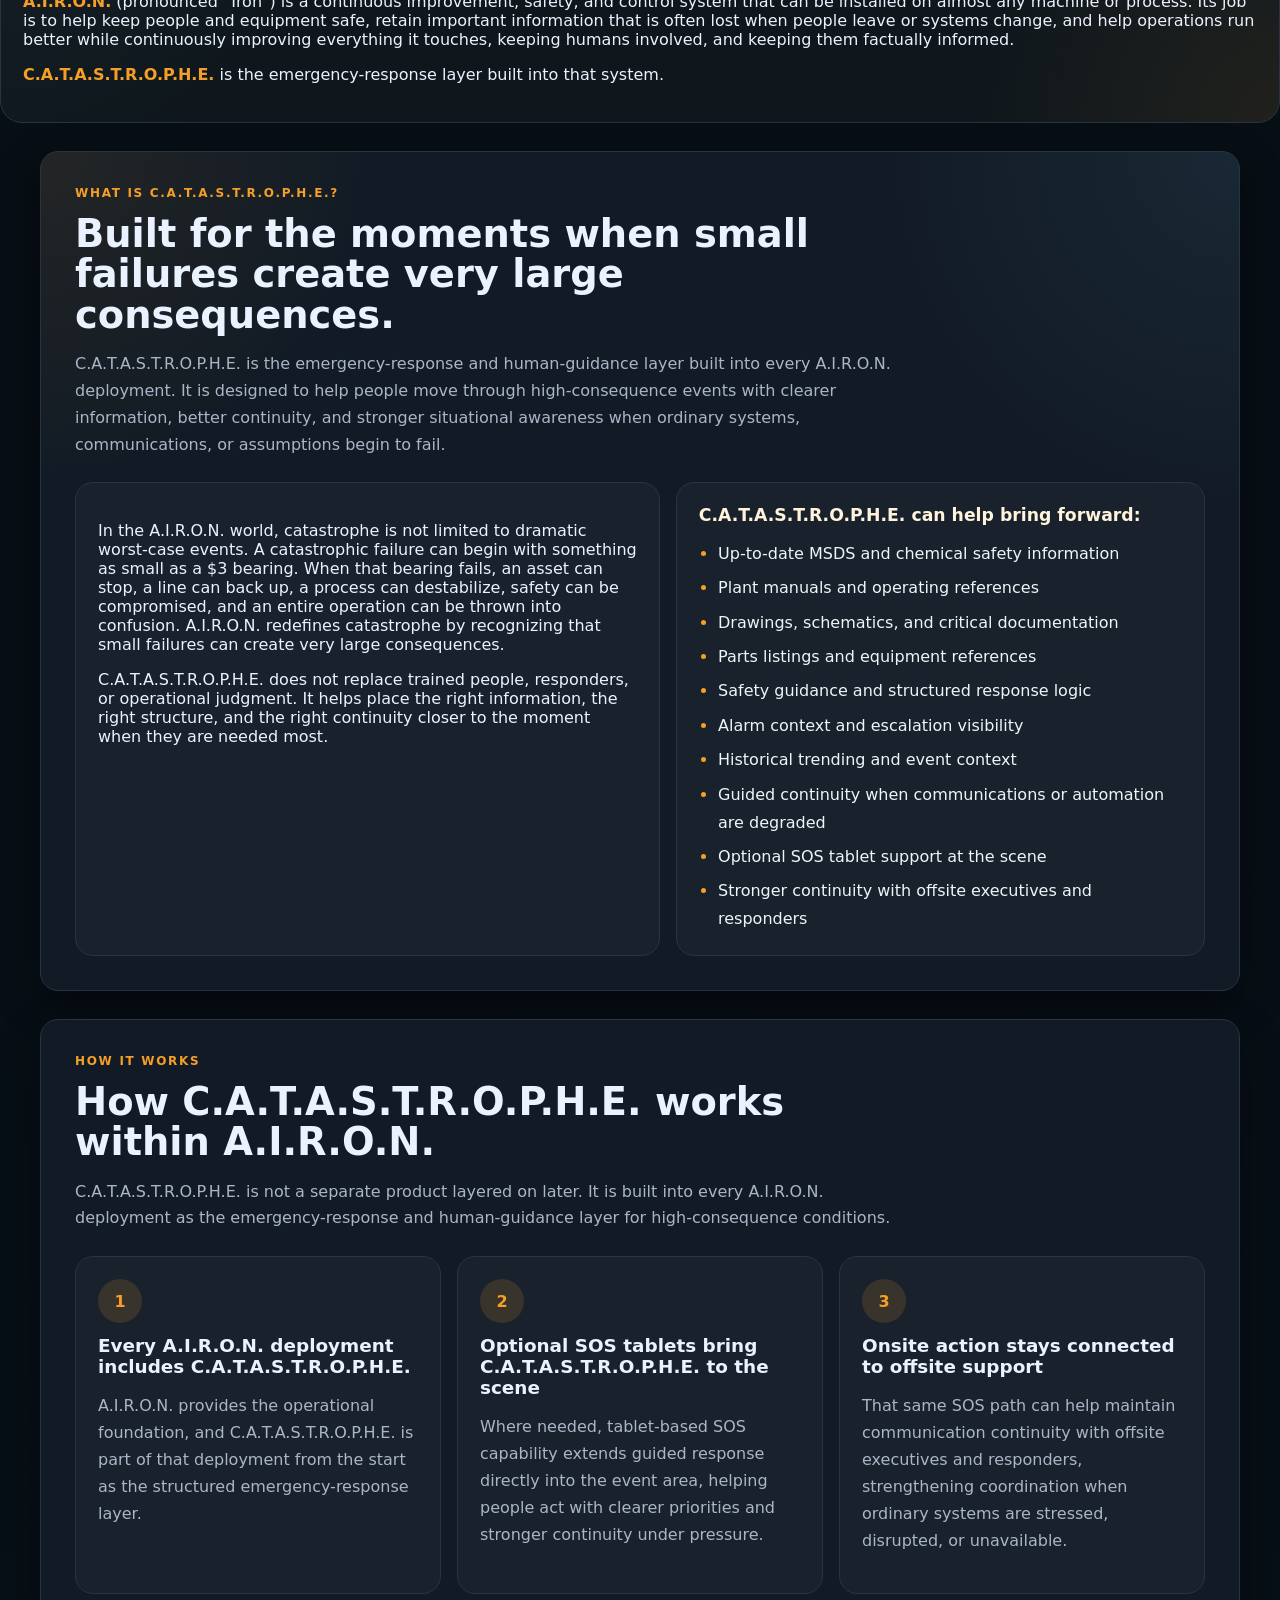
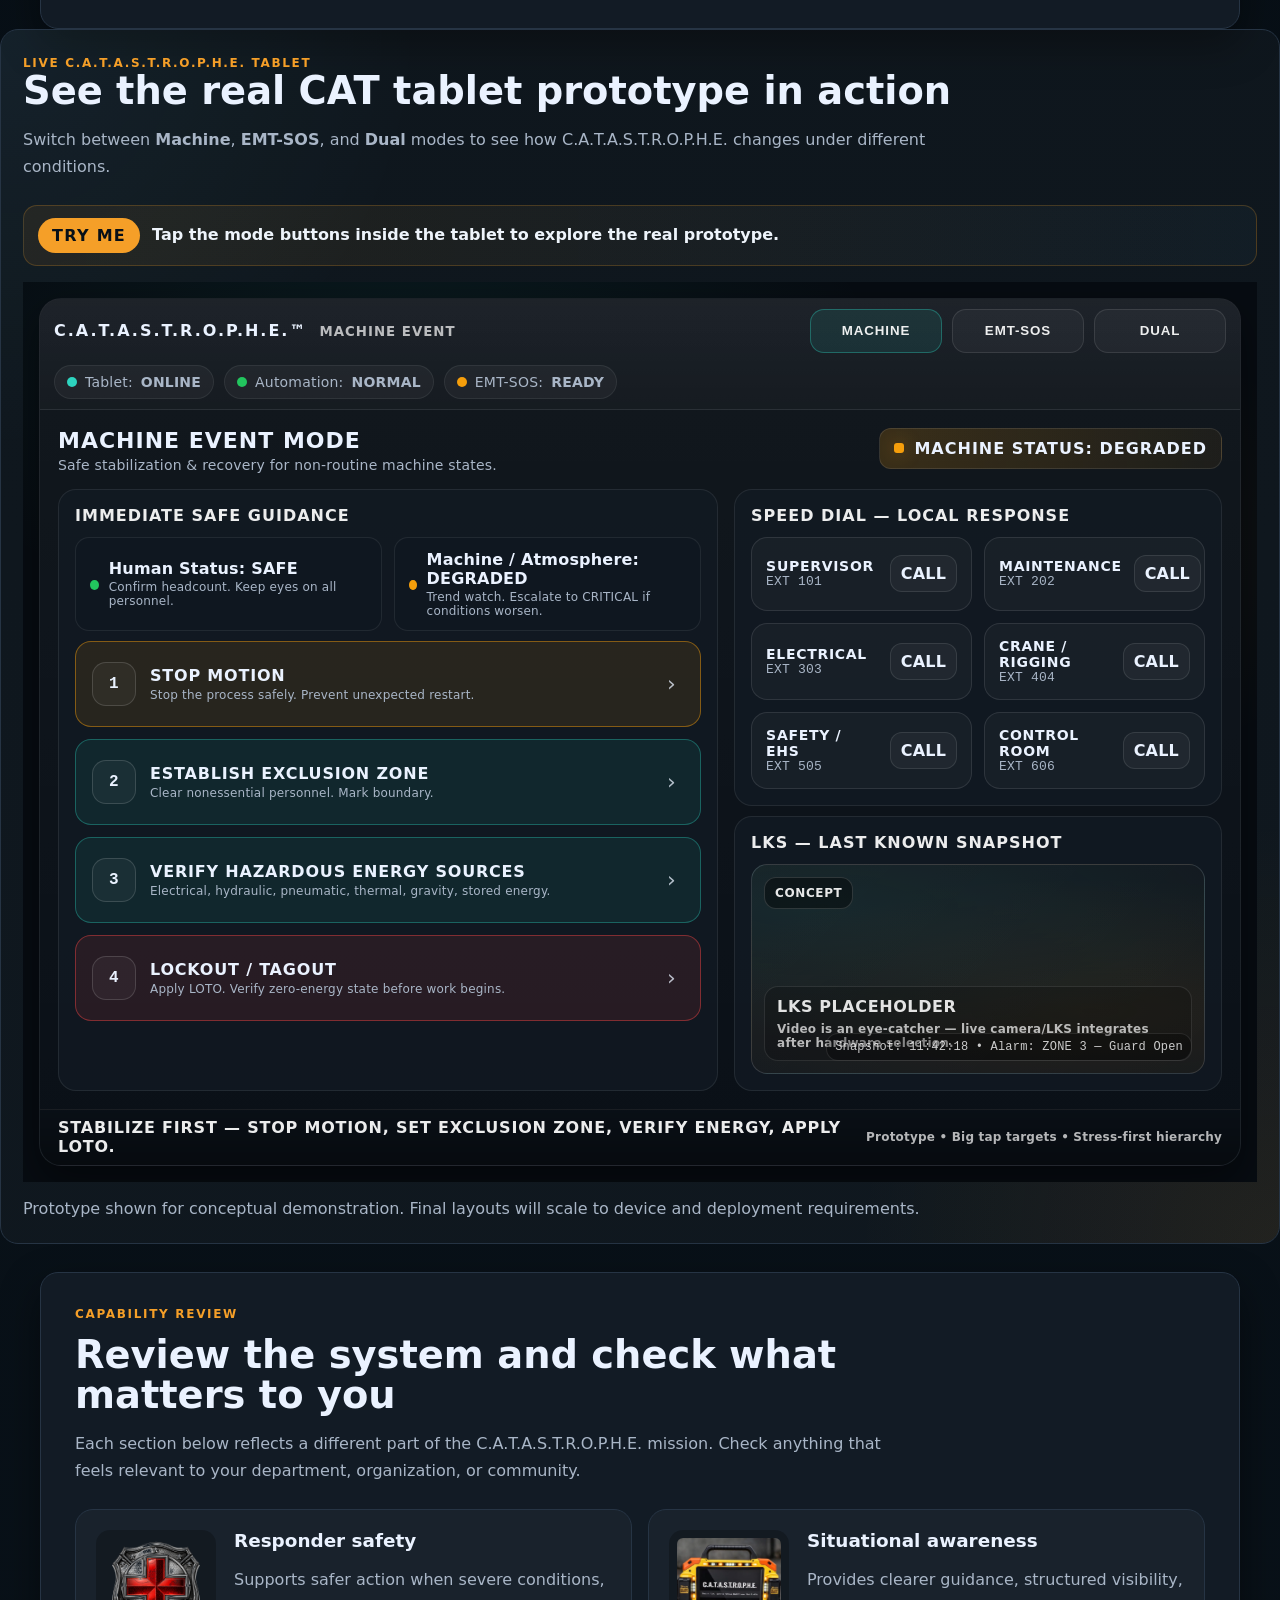
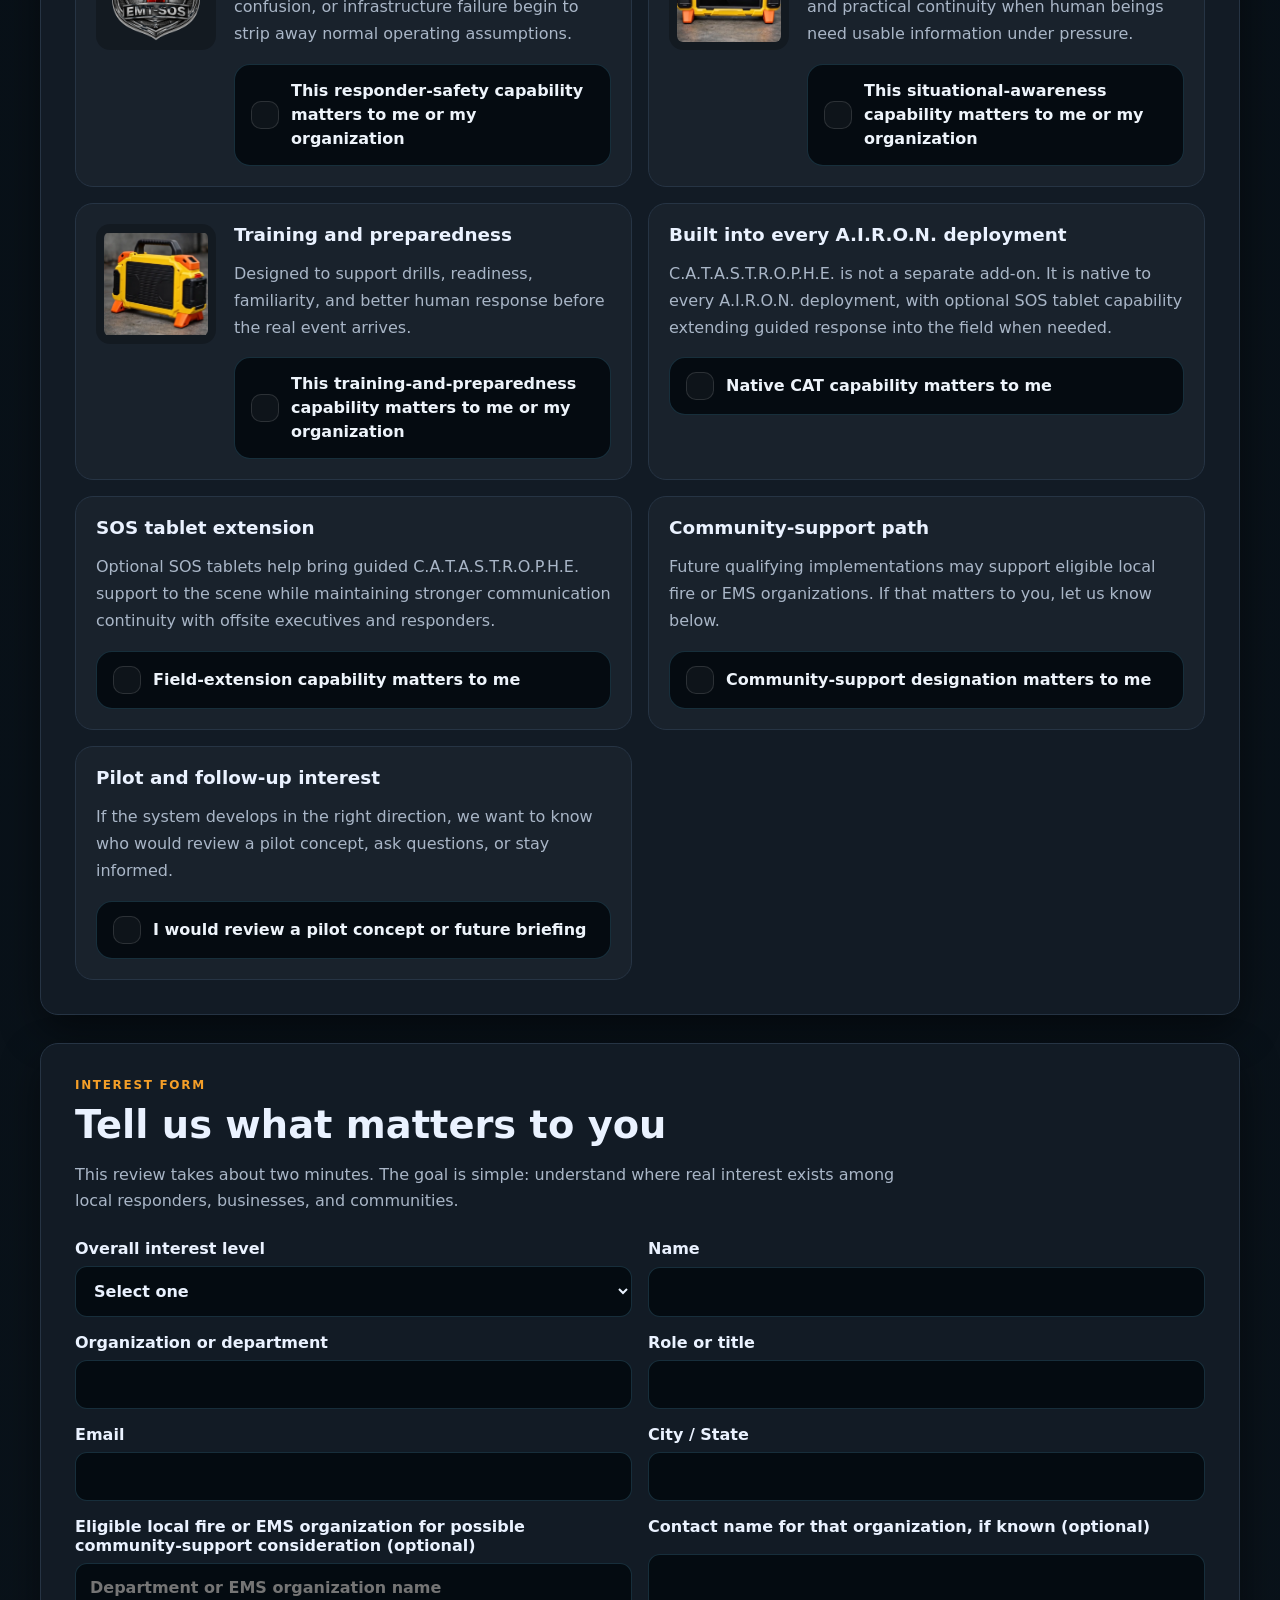
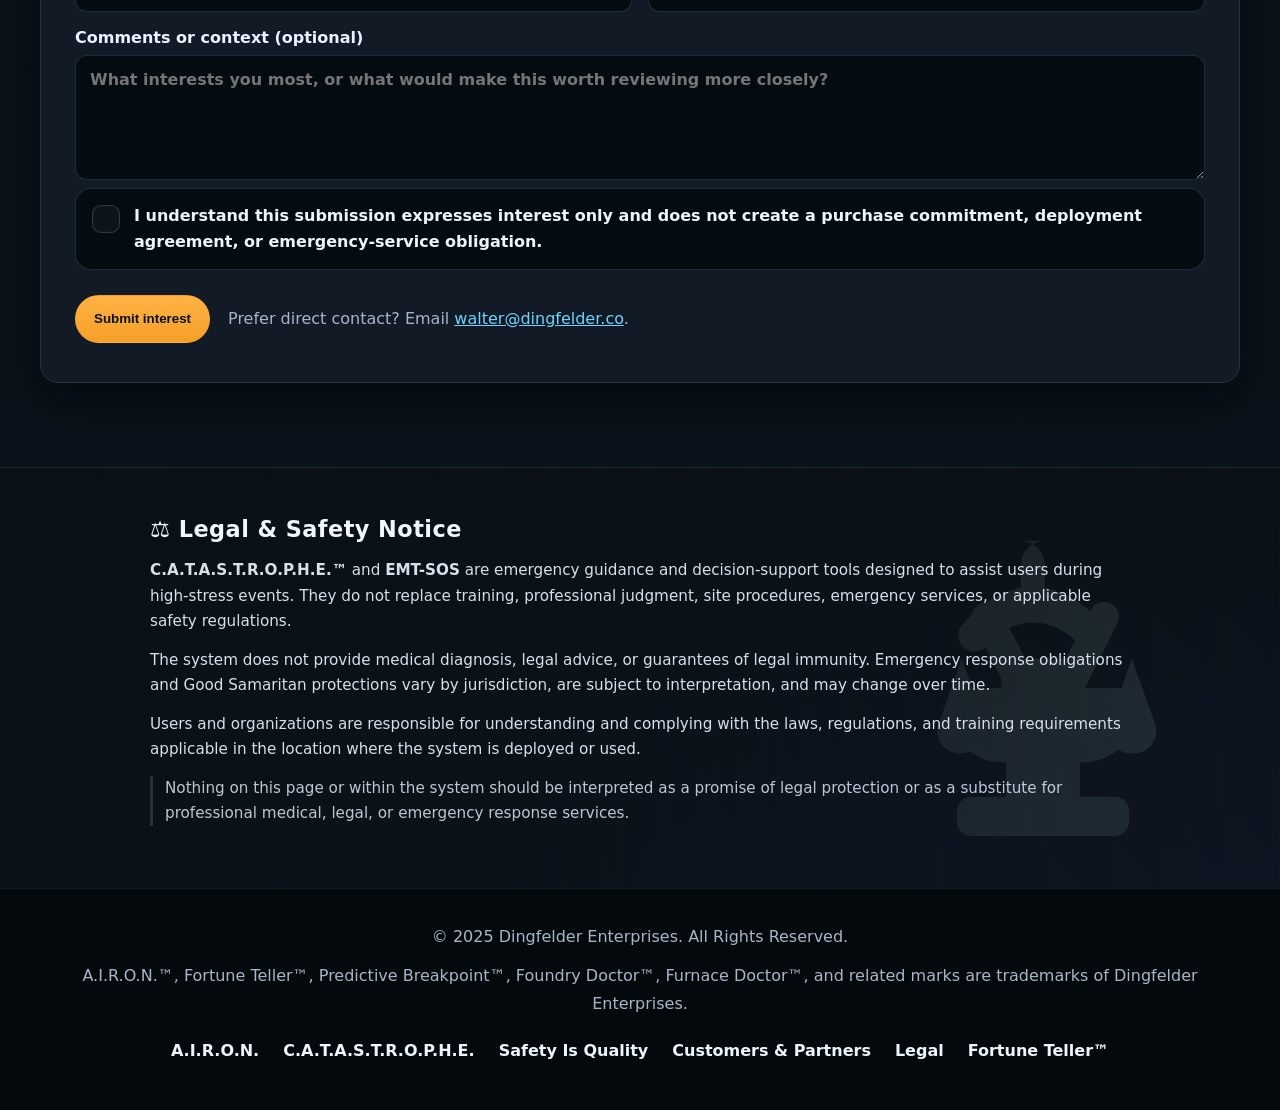
==== commit 8c62eb42: "Add files via upload" ====
--- a/index.html
+++ b/index.html
@@ -9,6 +9,31 @@
   <link rel="stylesheet" href="/css/catastrophe.css">
 </head>
 <body>
+
+  <header class="site-header">
+    <div class="site-header-inner shell">
+      <a class="brand-lockup" href="https://airon.dingfelder.co">
+        <span class="brand-title">A.I.R.O.N.™</span>
+        <span class="brand-sub">Pronounced “Iron”</span>
+      </a>
+
+      <nav class="site-nav" aria-label="Primary">
+        <a href="https://airon.dingfelder.co">Home</a>
+        <a href="https://airon.dingfelder.co/modules">Modules</a>
+        <a href="https://airon.dingfelder.co/campus">Campus</a>
+        <a href="https://airon.dingfelder.co/free-osha-safety-training">Free OSHA &amp; Safety Training</a>
+        <a href="https://airon.dingfelder.co/industry">Industry</a>
+        <a href="https://airon.dingfelder.co/safety">Safety</a>
+        <a href="https://dingfelder.co/contact">Contact</a>
+      </nav>
+
+      <div class="site-header-actions">
+        <a class="quick-jump" href="https://airon.dingfelder.co/modules">Quick Jump</a>
+        <a class="start-discovery" href="https://airon.dingfelder.co">Start Discovery</a>
+      </div>
+    </div>
+  </header>
+
   <main class="cat-page">
     <section class="hero shell">
       <div class="hero-copy">
@@ -1637,14 +1662,7 @@
           Comments or context (optional)
           <textarea name="comments" rows="5" placeholder="What interests you most, or what would make this worth reviewing more closely?"></textarea>
         </label>
-
-        <label class="consent full-width checkbox-inline">
-          
-          I understand this submission expresses interest only and does not create a purchase commitment, deployment agreement, or emergency-service obligation.
-        </label>
-
-        
-          <label class="consent-check" for="consentCheckbox">
+<label class="consent-check" for="consentCheckbox">
             <input type="checkbox" name="consent" id="consentCheckbox" value="Yes" required>
             <span class="consent-box" aria-hidden="true"></span>
             <span class="consent-copy">I understand this submission expresses interest only and does not create a purchase commitment, deployment agreement, or emergency-service obligation.</span>
@@ -1657,6 +1675,38 @@
       </form>
     </section>
   </main>
+
+
+  <section class="cat-legal-notice" aria-labelledby="legalNoticeTitle">
+    <div class="cat-legal-wrap">
+      <h2 id="legalNoticeTitle">⚖️ Legal &amp; Safety Notice</h2>
+
+      <p><strong>C.A.T.A.S.T.R.O.P.H.E.™</strong> and <strong>EMT-SOS</strong> are emergency guidance and decision-support tools designed to assist users during high-stress events. They do not replace training, professional judgment, site procedures, emergency services, or applicable safety regulations.</p>
+
+      <p>The system does not provide medical diagnosis, legal advice, or guarantees of legal immunity. Emergency response obligations and Good Samaritan protections vary by jurisdiction, are subject to interpretation, and may change over time.</p>
+
+      <p>Users and organizations are responsible for understanding and complying with the laws, regulations, and training requirements applicable in the location where the system is deployed or used.</p>
+
+      <p class="cat-legal-footnote">Nothing on this page or within the system should be interpreted as a promise of legal protection or as a substitute for professional medical, legal, or emergency response services.</p>
+    </div>
+  </section>
+
+  <footer class="site-footer">
+    <div class="site-footer-inner shell">
+      <p class="footer-copy">© 2025 Dingfelder Enterprises. All Rights Reserved.</p>
+      <p class="footer-copy">A.I.R.O.N.™, Fortune Teller™, Predictive Breakpoint™, Foundry Doctor™, Furnace Doctor™, and related marks are trademarks of Dingfelder Enterprises.</p>
+
+      <nav class="footer-nav" aria-label="Footer">
+        <a href="https://airon.dingfelder.co">A.I.R.O.N.</a>
+        <a href="https://catastrophe.dingfelder.co">C.A.T.A.S.T.R.O.P.H.E.</a>
+        <a href="https://dingfelder.co/safety-is-quality">Safety Is Quality</a>
+        <a href="https://dingfelder.co/customers-partners">Customers &amp; Partners</a>
+        <a href="https://dingfelder.co/legal">Legal</a>
+        <a href="https://dingfelder.co/fortune-teller">Fortune Teller™</a>
+      </nav>
+    </div>
+  </footer>
+
 
   <script src="/js/catastrophe.js"></script>
 
--- a/css/catastrophe.css
+++ b/css/catastrophe.css
@@ -1188,3 +1188,218 @@
   background: linear-gradient(180deg, rgba(245,159,40,0.14), rgba(245,159,40,0.08));
   box-shadow: 0 0 0 1px rgba(245,159,40,0.12), 0 0 18px rgba(245,159,40,0.14);
 }
+
+
+body {
+  background:
+    radial-gradient(circle at top left, rgba(245,159,40,0.12), transparent 18%),
+    radial-gradient(circle at top right, rgba(111,211,255,0.10), transparent 22%),
+    linear-gradient(180deg, #060d13 0%, #0a131b 100%);
+}
+
+.site-header {
+  position: sticky;
+  top: 0;
+  z-index: 20;
+  background: rgba(7, 16, 24, 0.92);
+  border-bottom: 1px solid rgba(123,154,181,0.12);
+  backdrop-filter: blur(10px);
+}
+
+.site-header-inner {
+  min-height: 72px;
+  display: grid;
+  grid-template-columns: auto 1fr auto;
+  gap: 20px;
+  align-items: center;
+}
+
+.brand-lockup {
+  display: inline-flex;
+  flex-direction: column;
+  text-decoration: none;
+  color: #fff;
+}
+
+.brand-title {
+  font-size: 1.1rem;
+  font-weight: 900;
+  letter-spacing: 0.03em;
+}
+
+.brand-sub {
+  font-size: 0.76rem;
+  color: var(--muted);
+  margin-top: 2px;
+}
+
+.site-nav {
+  display: flex;
+  flex-wrap: wrap;
+  gap: 18px;
+  align-items: center;
+  justify-content: center;
+}
+
+.site-nav a,
+.footer-nav a {
+  color: #eef4fb;
+  text-decoration: none;
+  font-weight: 600;
+}
+
+.site-nav a:hover,
+.footer-nav a:hover,
+.brand-lockup:hover .brand-title {
+  color: var(--gold);
+}
+
+.site-header-actions {
+  display: flex;
+  align-items: center;
+  gap: 12px;
+}
+
+.quick-jump,
+.start-discovery {
+  text-decoration: none;
+  font-weight: 700;
+  border-radius: 999px;
+  padding: 12px 18px;
+}
+
+.quick-jump {
+  color: #eef4fb;
+  border: 1px solid rgba(111,211,255,0.24);
+  background: rgba(14,22,34,0.92);
+}
+
+.start-discovery {
+  color: #081018;
+  background: linear-gradient(180deg, #f3c563 0%, #d39a2f 100%);
+  box-shadow: inset 0 1px 0 rgba(255,255,255,0.28);
+}
+
+.cat-page {
+  padding-top: 28px;
+}
+
+.cat-legal-notice{
+  background: linear-gradient(180deg, #0b1118 0%, #0e1622 100%);
+  border-top: 1px solid rgba(255,255,255,0.08);
+  padding: 48px 16px;
+  color: #e6edf6;
+  position: relative;
+  overflow: hidden;
+}
+
+.cat-legal-wrap{
+  max-width: 980px;
+  margin: 0 auto;
+  position: relative;
+  z-index: 2;
+}
+
+.cat-legal-notice h2{
+  font-size: 1.4rem;
+  margin: 0 0 16px;
+  letter-spacing: 0.02em;
+  color: #f1f6ff;
+  display: flex;
+  align-items: center;
+  gap: 10px;
+}
+
+.cat-legal-notice p{
+  font-size: 0.95rem;
+  line-height: 1.65;
+  margin: 0 0 14px;
+  color: #d7e0eb;
+}
+
+.cat-legal-footnote{
+  font-size: 0.85rem;
+  opacity: 0.88;
+  border-left: 3px solid rgba(255,255,255,0.15);
+  padding-left: 12px;
+  margin-top: 20px;
+}
+
+.cat-legal-notice::before{
+  content:"";
+  position:absolute;
+  inset:0;
+  z-index:0;
+  pointer-events:none;
+  background-image: url("data:image/svg+xml,%3Csvg%20xmlns='http://www.w3.org/2000/svg'%20viewBox='0%200%20512%20512'%3E%3Cg%20fill='%23bfe7e3'%3E%3Cpath%20d='M256%2032c-22.1%200-40%2017.9-40%2040v36.6c-39.2%208.5-72%2030.7-96%2061.3-8.9%2011.3-6.9%2027.7%204.4%2036.6%2011.3%208.9%2027.7%206.9%2036.6-4.4%2018.1-23%2045.8-37.1%2074.9-37.1s56.8%2014.1%2074.9%2037.1c5%206.4%2012.5%209.8%2020.1%209.8%205.5%200%2011-1.7%2015.7-5.4%2011.3-8.9%2013.3-25.3%204.4-36.6-24-30.6-56.8-52.8-96-61.3V72c0-22.1-17.9-40-40-40z'/%3E%3Cpath%20d='M216%20224h80c13.3%200%2024%2010.7%2024%2024v24h56c13.3%200%2024%2010.7%2024%2024v16c0%2044.2-35.8%2080-80%2080h-8v56h56c13.3%200%2024%2010.7%2024%2024v16c0%2013.3-10.7%2024-24%2024H136c-13.3%200-24-10.7-24-24v-16c0-13.3%2010.7-24%2024-24h56v-56h-8c-44.2%200-80-35.8-80-80v-16c0-13.3%2010.7-24%2024-24h56v-24c0-13.3%2010.7-24%2024-24z'/%3E%3Cpath%20d='M120%20312c0-13.3%2010.7-24%2024-24h56l-60.8-121.6c-5.9-11.9-1.1-26.3%2010.7-32.2%2011.9-5.9%2026.3-1.1%2032.2%2010.7L256%20286l73.9-141.1c5.9-11.9%2020.3-16.6%2032.2-10.7%2011.9%205.9%2016.6%2020.3%2010.7%2032.2L312%20288h56c13.3%200%2024%2010.7%2024%2024v16c0%2013.3-10.7%2024-24%2024H144c-13.3%200-24-10.7-24-24v-16z'/%3E%3Cpath%20d='M152%20352c-4.4%2015.2-18.4%2025.8-35%2025.8-20.2%200-36.6-16.4-36.6-36.6%200-3.5.5-7%201.4-10.4L120%20224l38.6%20106.8c.9%203.4%201.4%206.9%201.4%2010.4%200%203.6-.5%207-1.4%2010.4zM395%20377.8c-16.6%200-30.6-10.6-35-25.8-.9-3.4-1.4-6.8-1.4-10.4%200-3.5.5-7%201.4-10.4L396%20224l38.6%20106.8c.9%203.4%201.4%206.9%201.4%2010.4%200%2020.2-16.4%2036.6-36.6%2036.6z'/%3E%3C/g%3E%3C/svg%3E");
+  background-repeat: no-repeat;
+  background-position: right 8% center;
+  background-size: auto 75%;
+  opacity: 0.11;
+  mix-blend-mode: screen;
+  filter: blur(0.15px);
+}
+
+.cat-legal-notice::after{
+  content:"";
+  position:absolute;
+  inset:0;
+  z-index:1;
+  pointer-events:none;
+  background: linear-gradient(90deg, rgba(11,17,24,0.92) 0%, rgba(11,17,24,0.74) 40%, rgba(11,17,24,0.35) 66%, rgba(11,17,24,0.00) 100%);
+}
+
+.site-footer {
+  border-top: 1px solid rgba(123,154,181,0.12);
+  background: #04090e;
+  padding: 34px 16px 50px;
+}
+
+.site-footer-inner {
+  text-align: center;
+}
+
+.footer-copy {
+  margin: 0 0 12px;
+  color: var(--muted);
+  line-height: 1.7;
+}
+
+.footer-nav {
+  display: flex;
+  flex-wrap: wrap;
+  gap: 18px 24px;
+  align-items: center;
+  justify-content: center;
+  margin-top: 24px;
+}
+
+@media (max-width: 1100px) {
+  .site-header-inner {
+    grid-template-columns: 1fr;
+    justify-items: start;
+    padding-top: 14px;
+    padding-bottom: 14px;
+  }
+
+  .site-nav {
+    justify-content: flex-start;
+  }
+}
+
+@media (max-width: 640px){
+  .cat-legal-notice{
+    padding: 34px 14px;
+  }
+  .cat-legal-notice h2{
+    font-size: 1.2rem;
+  }
+  .cat-legal-notice::before{
+    background-position: center 76%;
+    background-size: auto 62%;
+    opacity: 0.10;
+  }
+  .cat-legal-notice::after{
+    background: linear-gradient(180deg, rgba(11,17,24,0.92) 0%, rgba(11,17,24,0.78) 56%, rgba(11,17,24,0.25) 80%, rgba(11,17,24,0.00) 100%);
+  }
+}
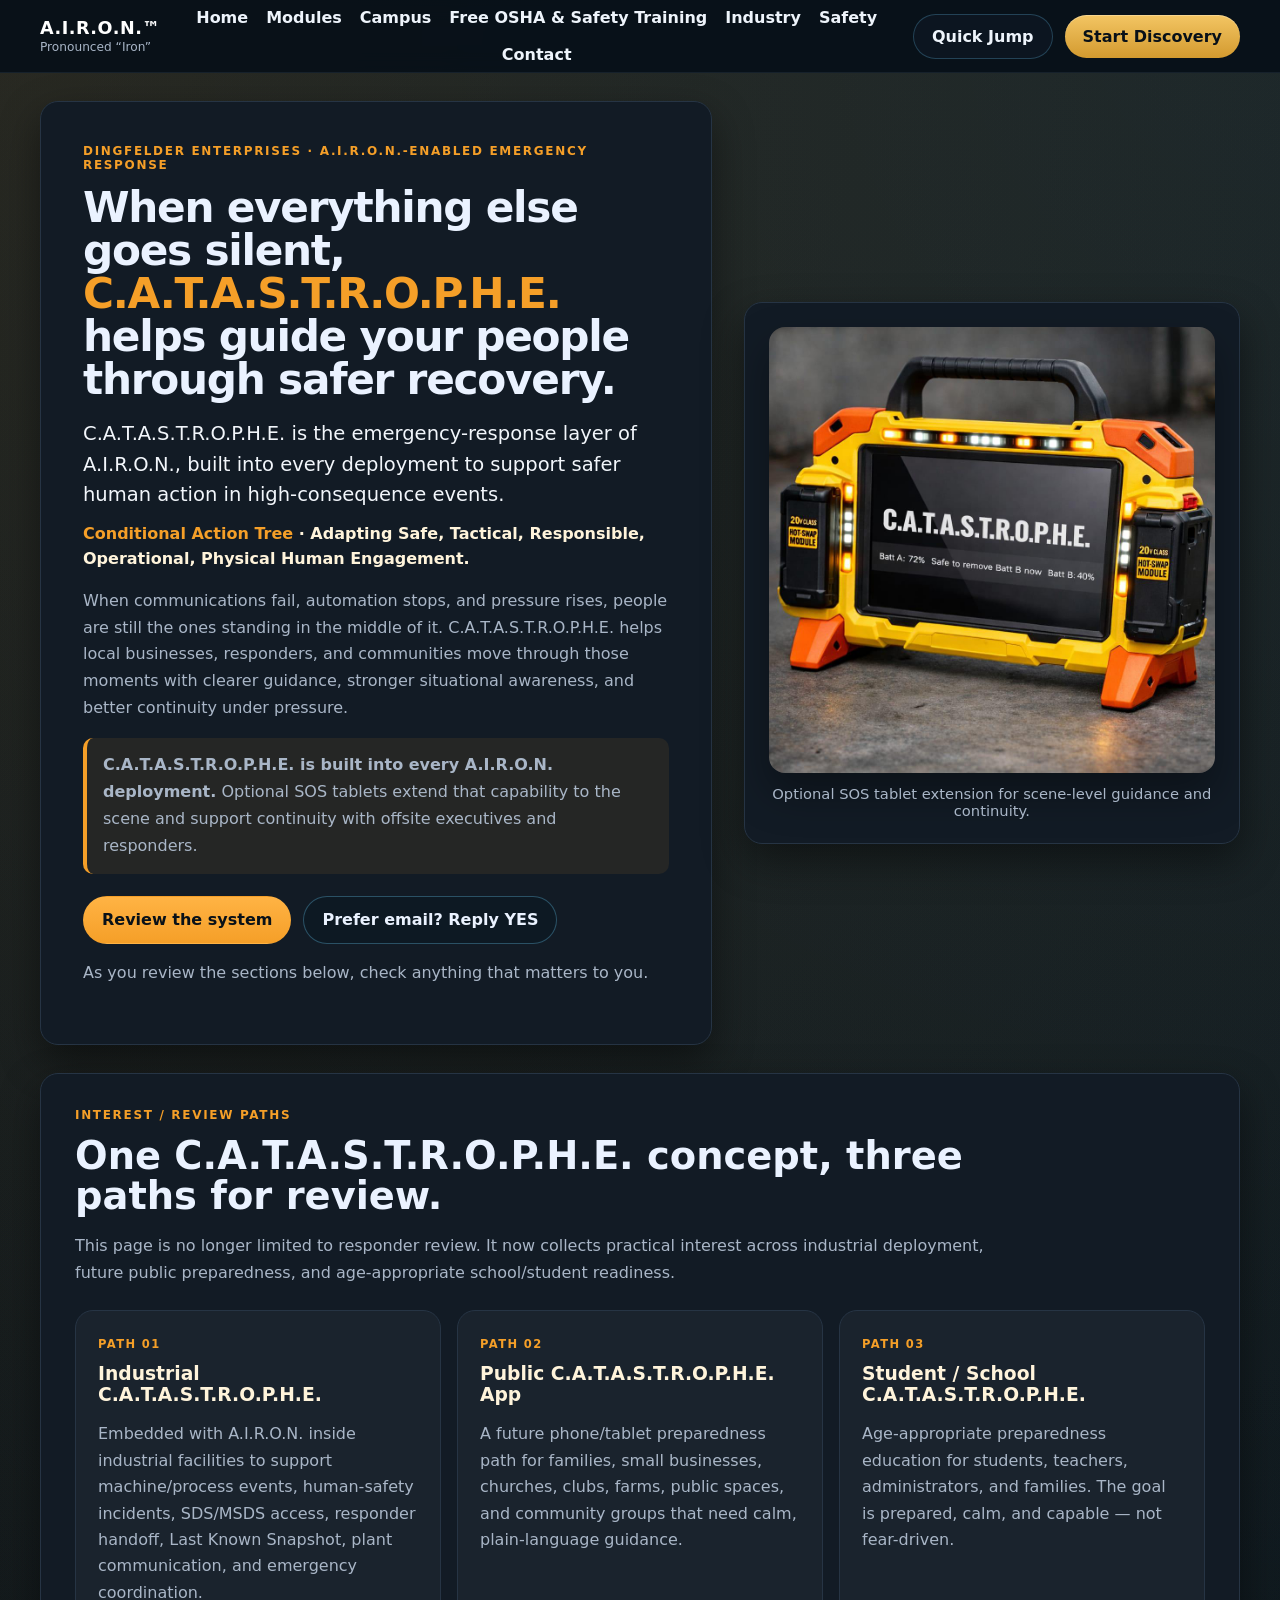
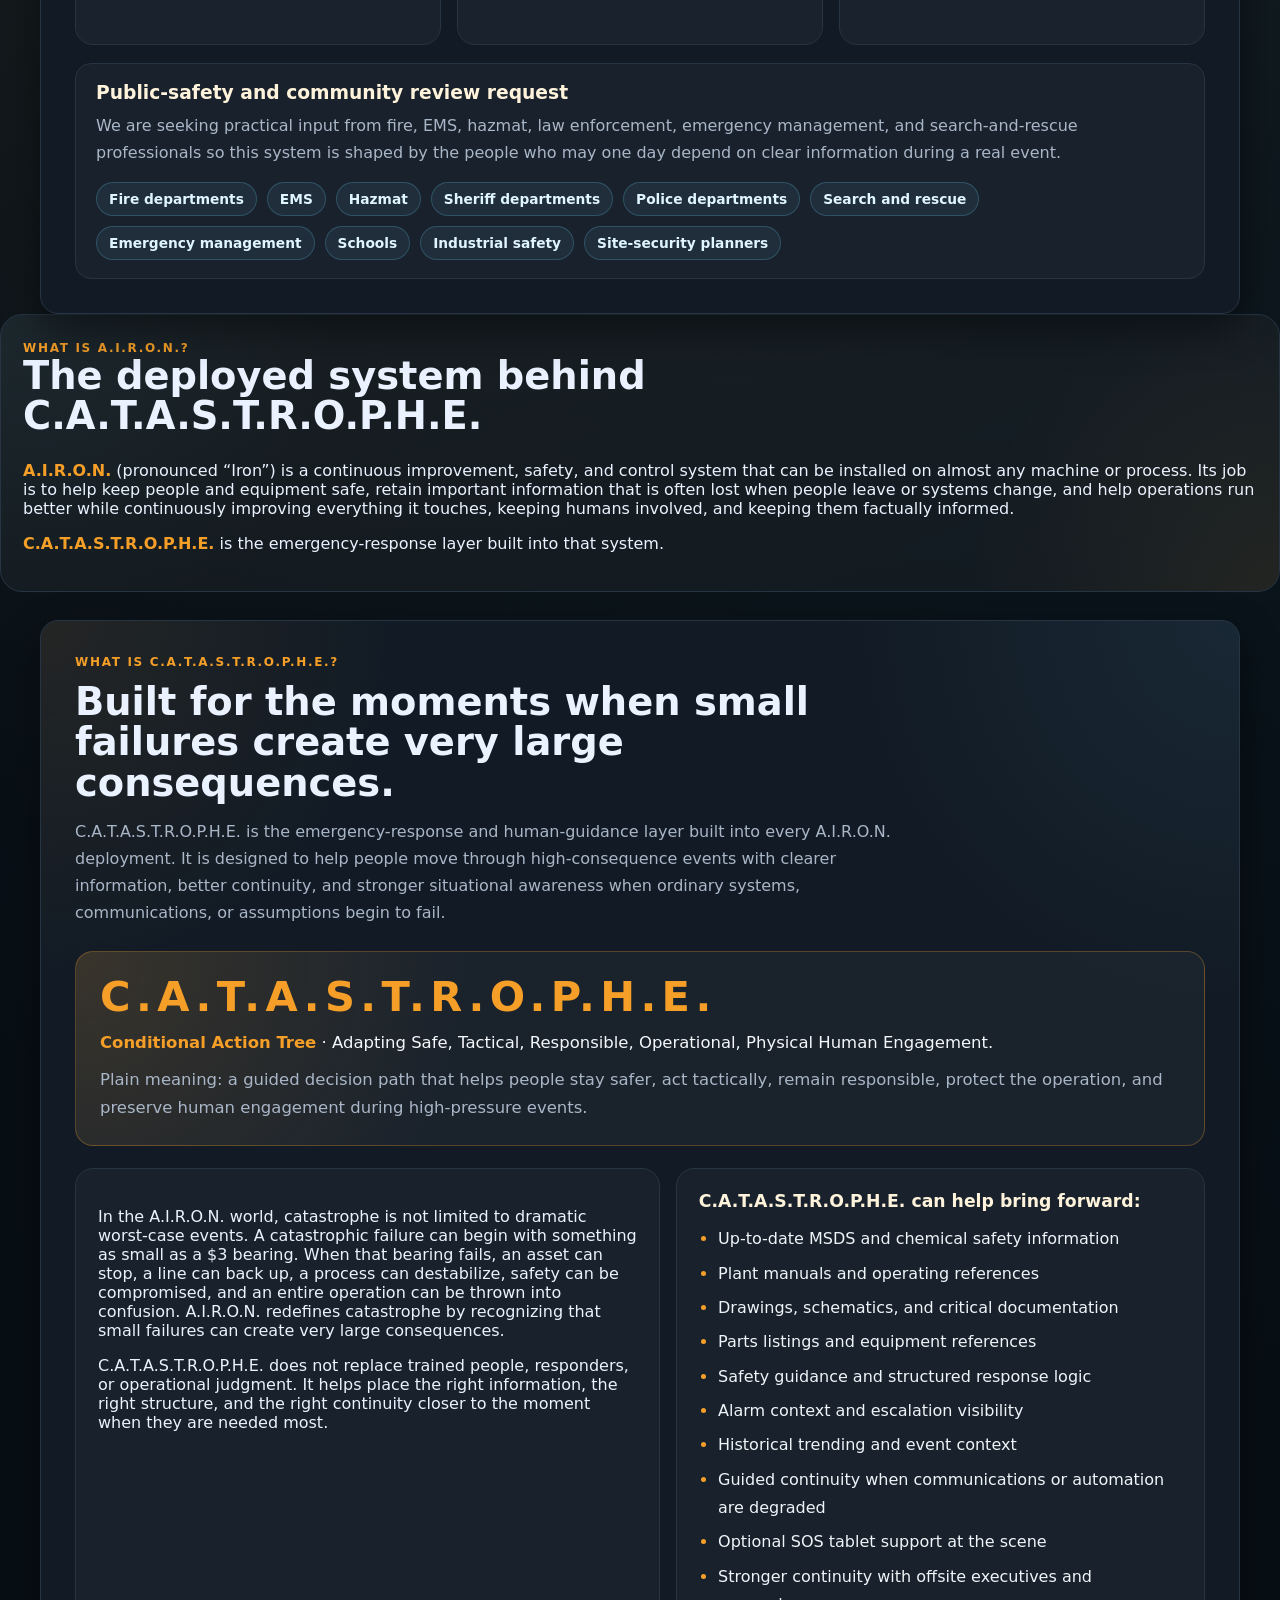
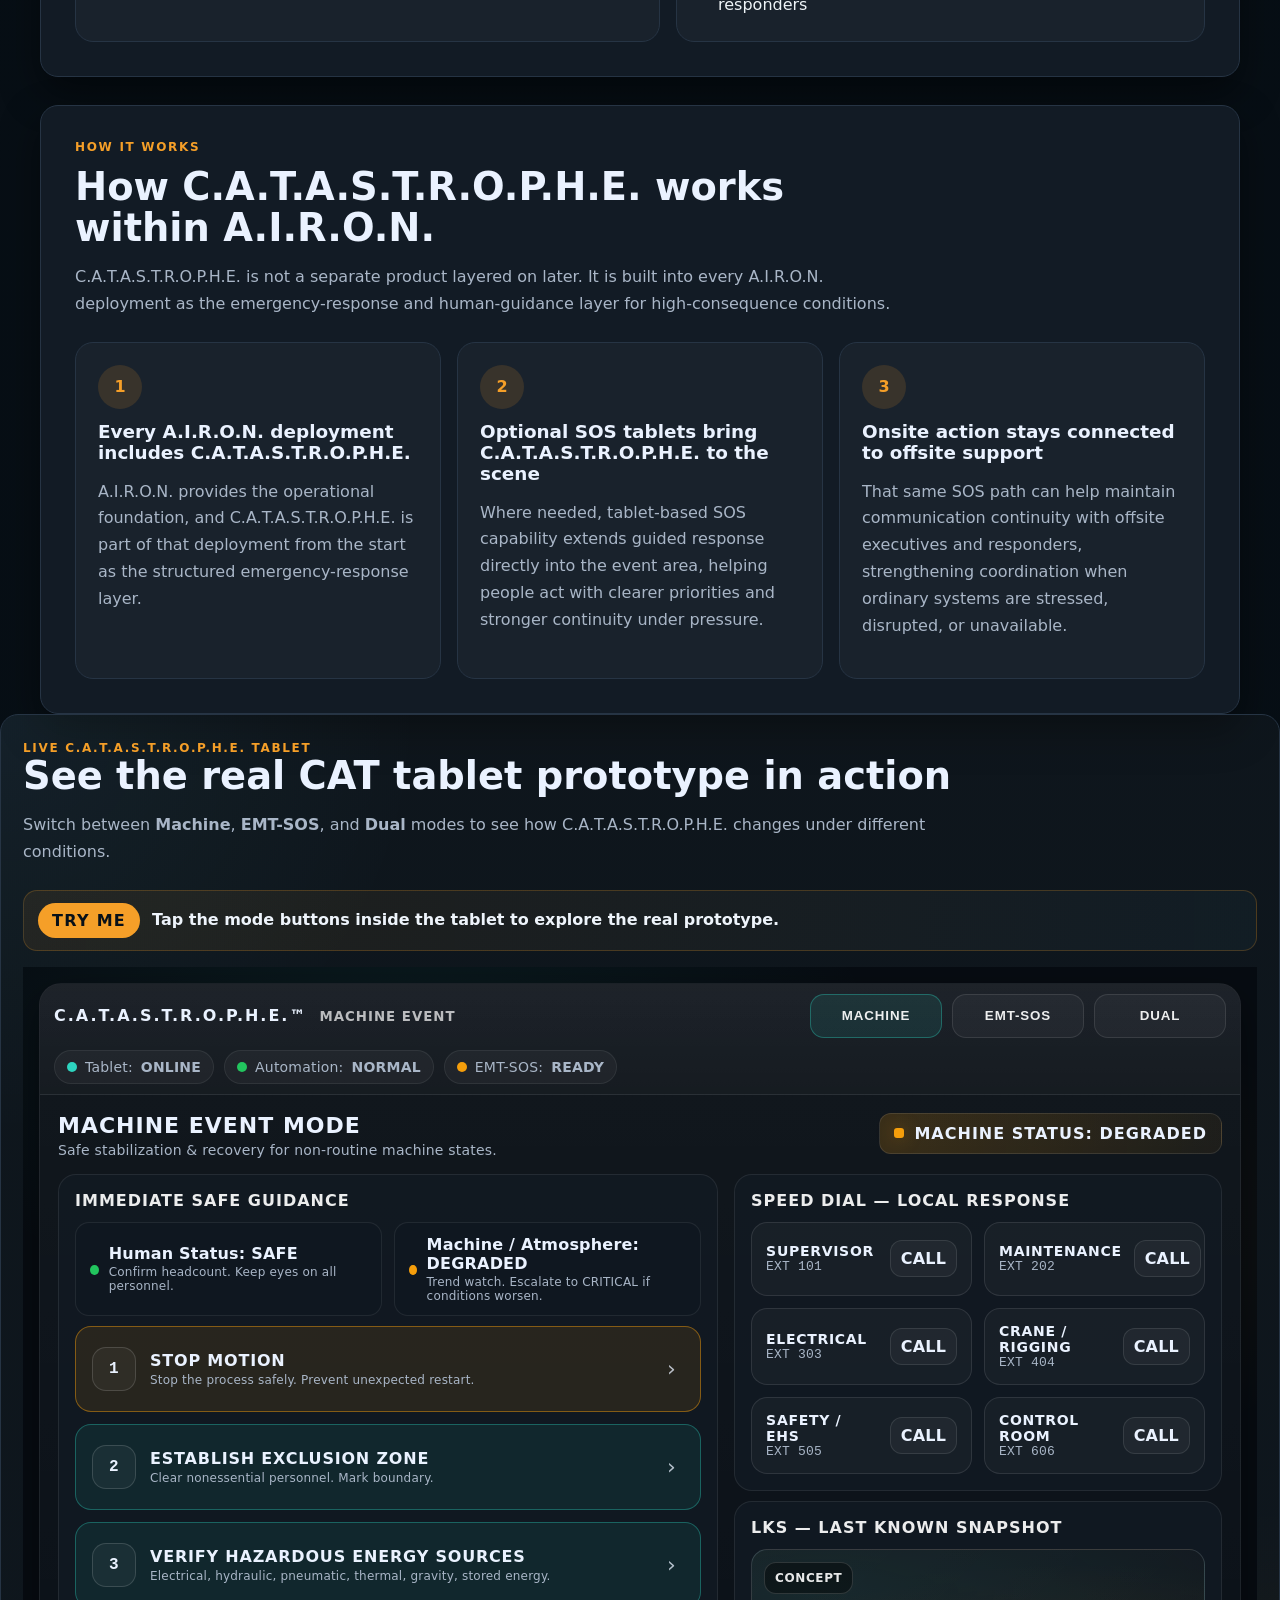
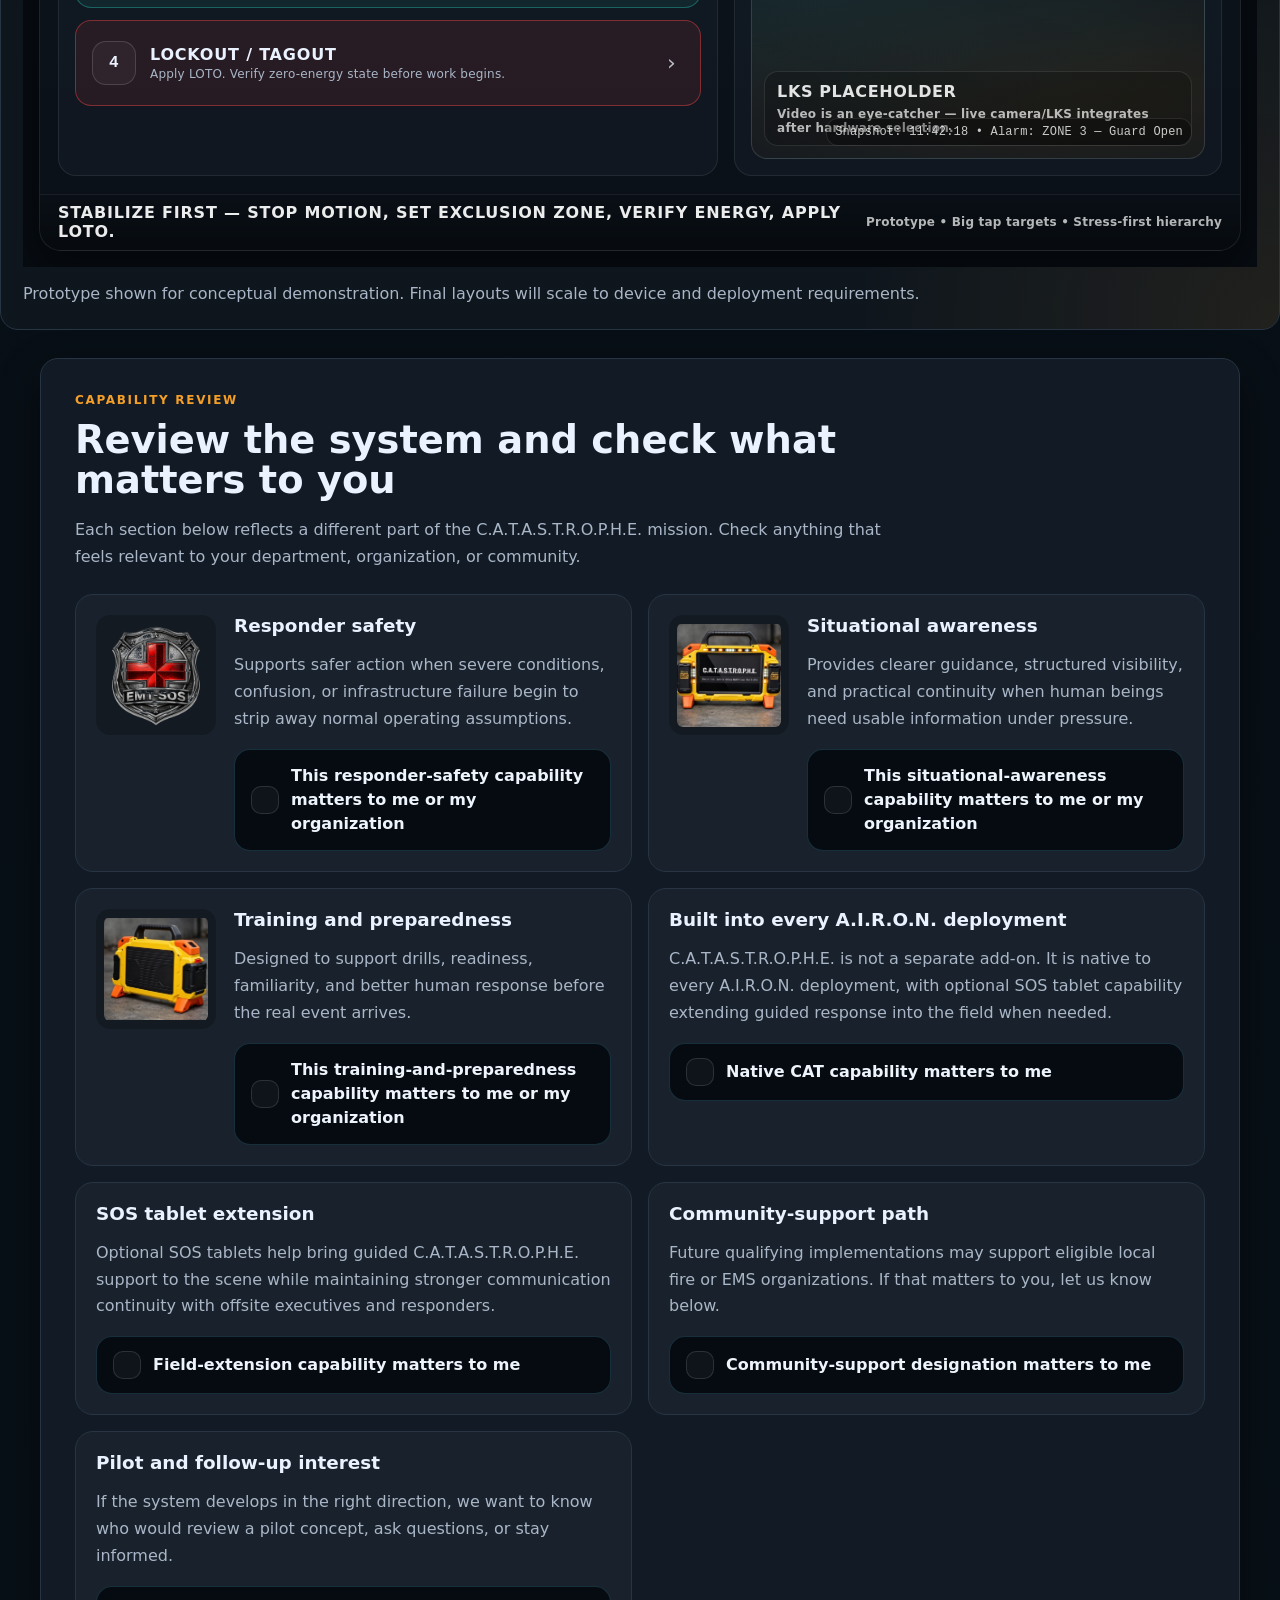
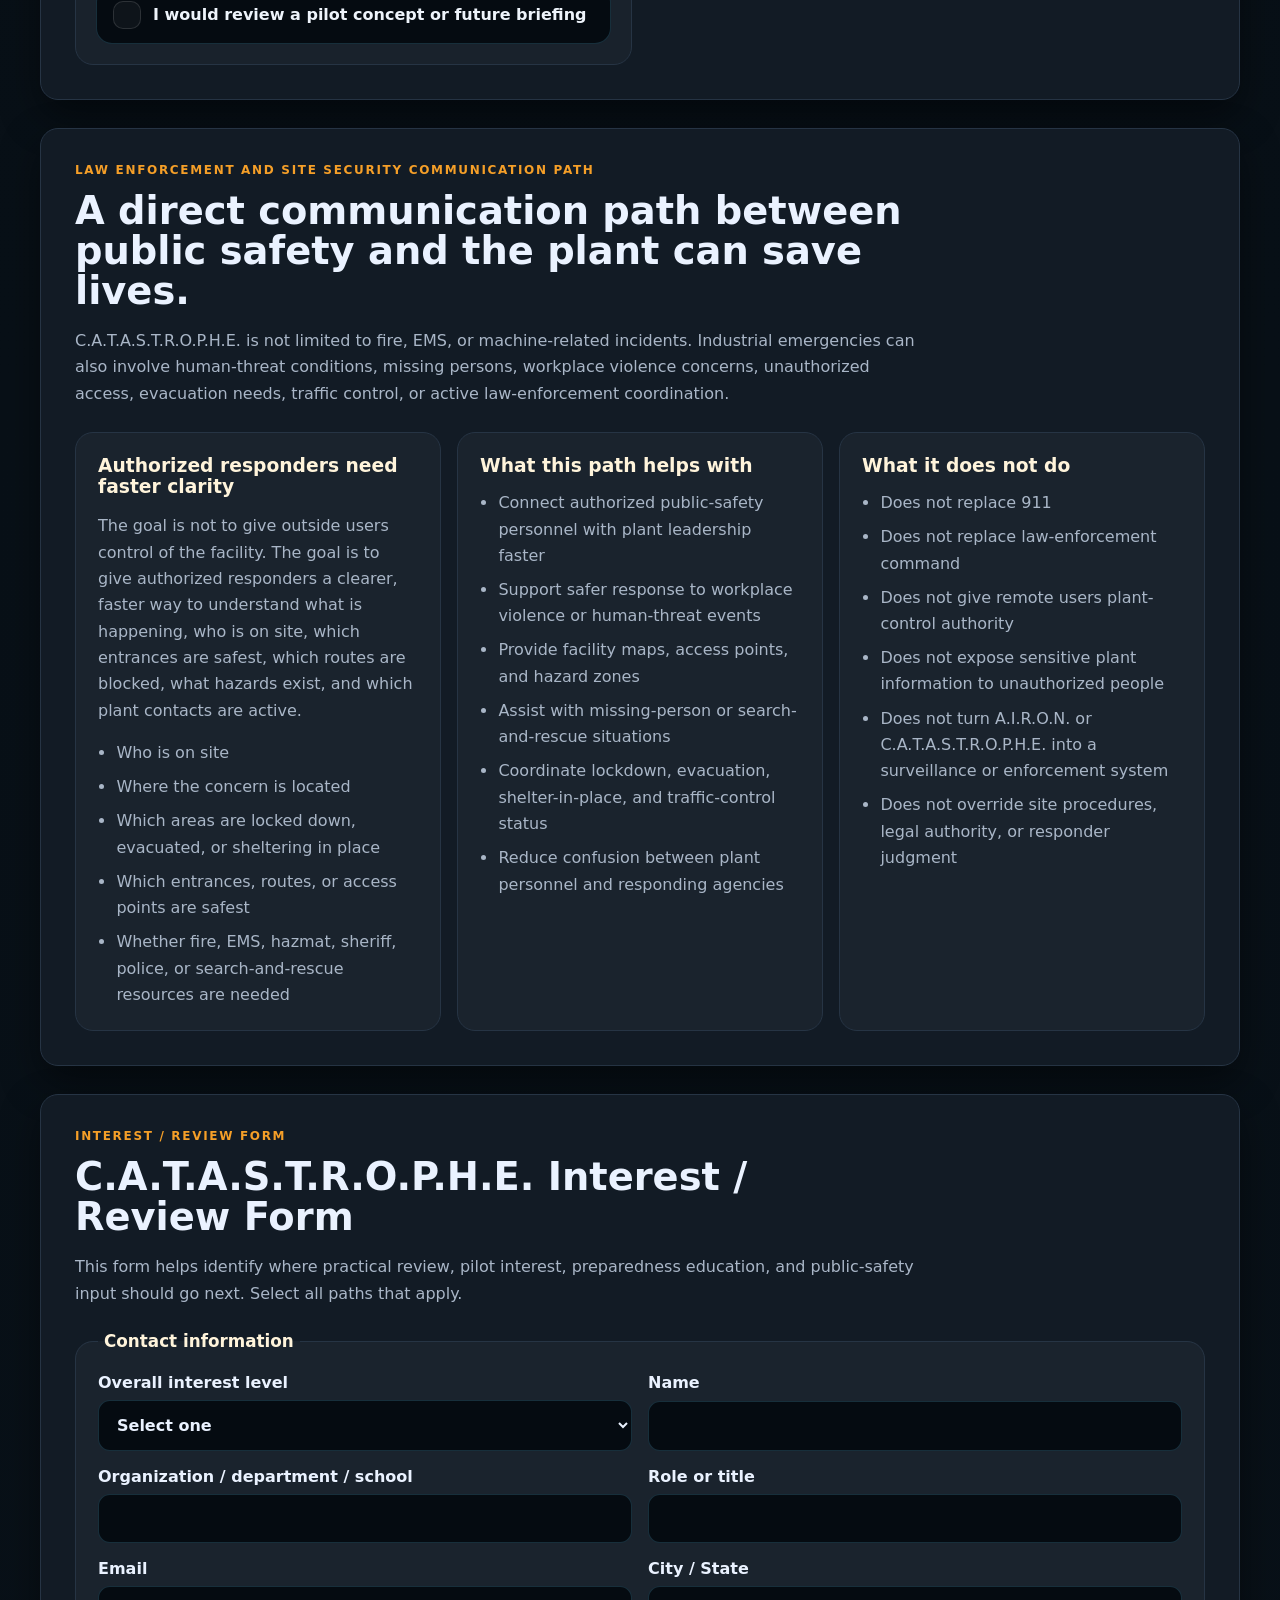
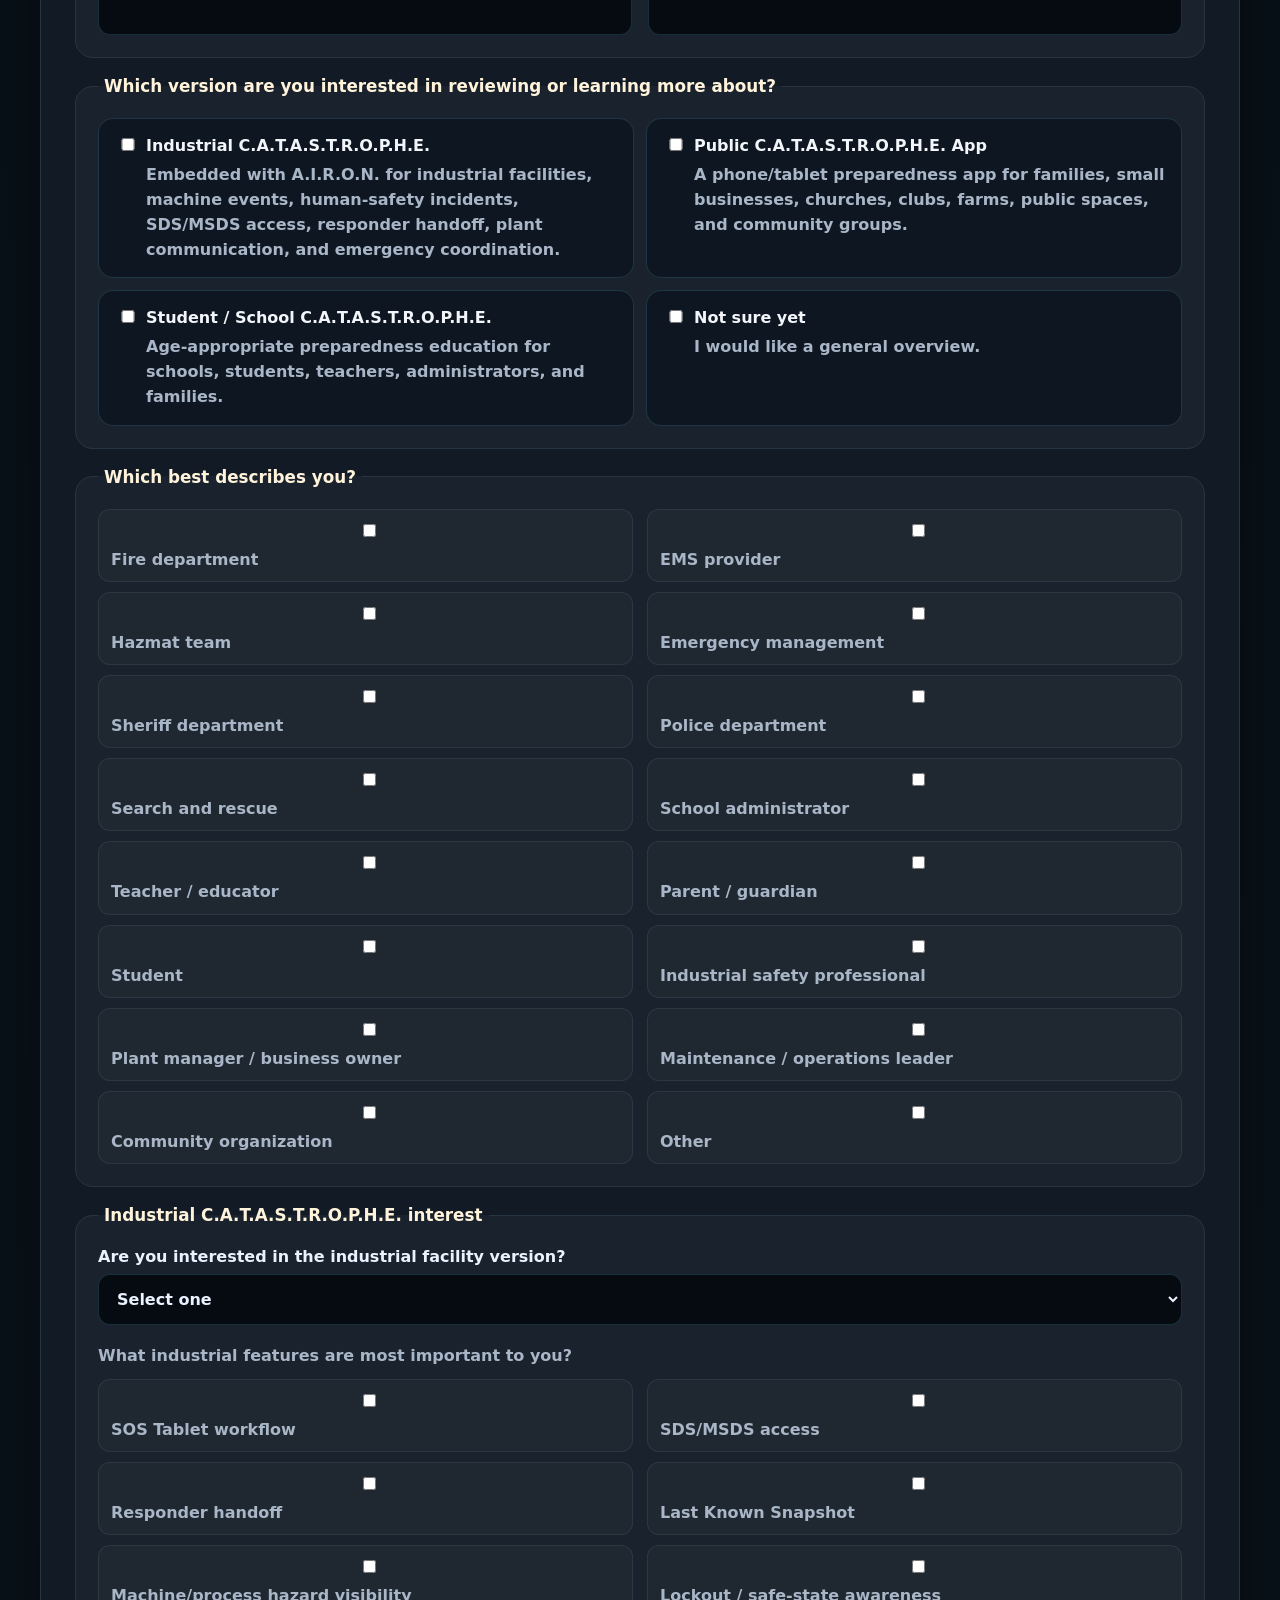
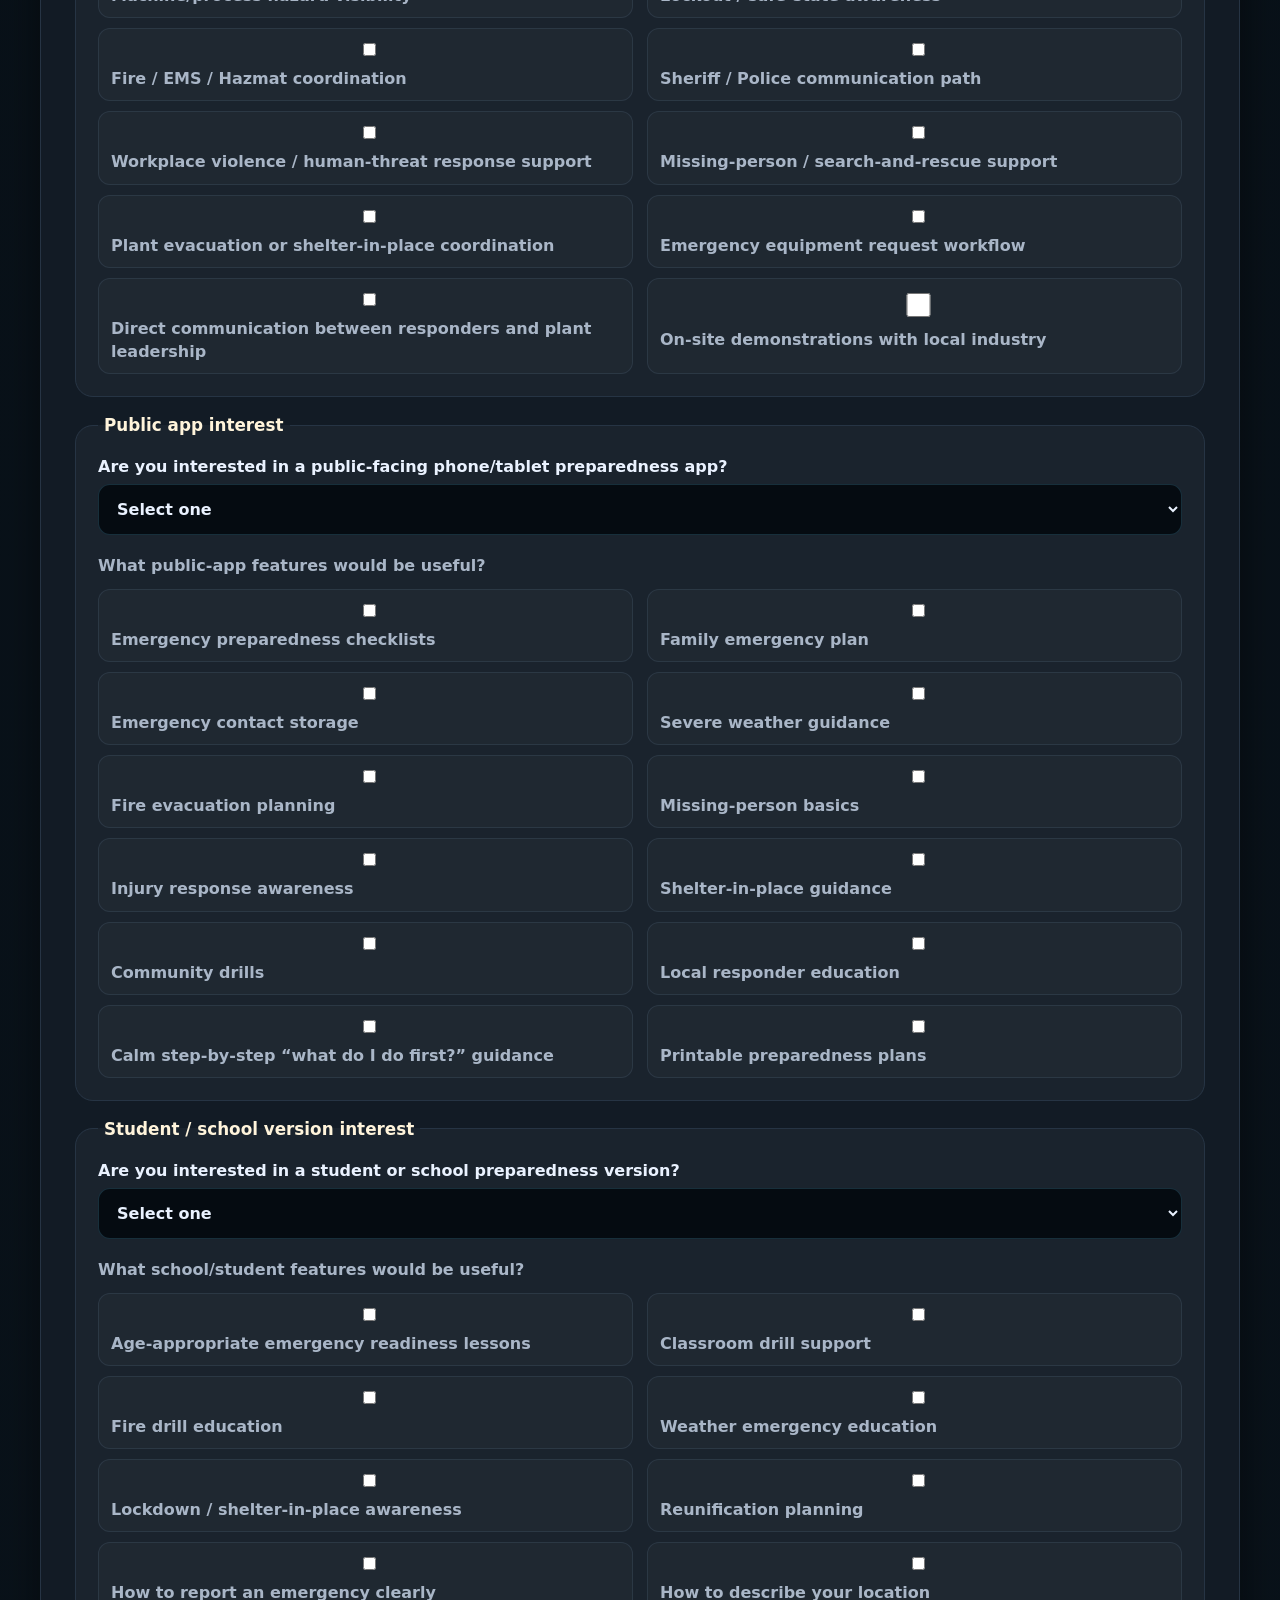
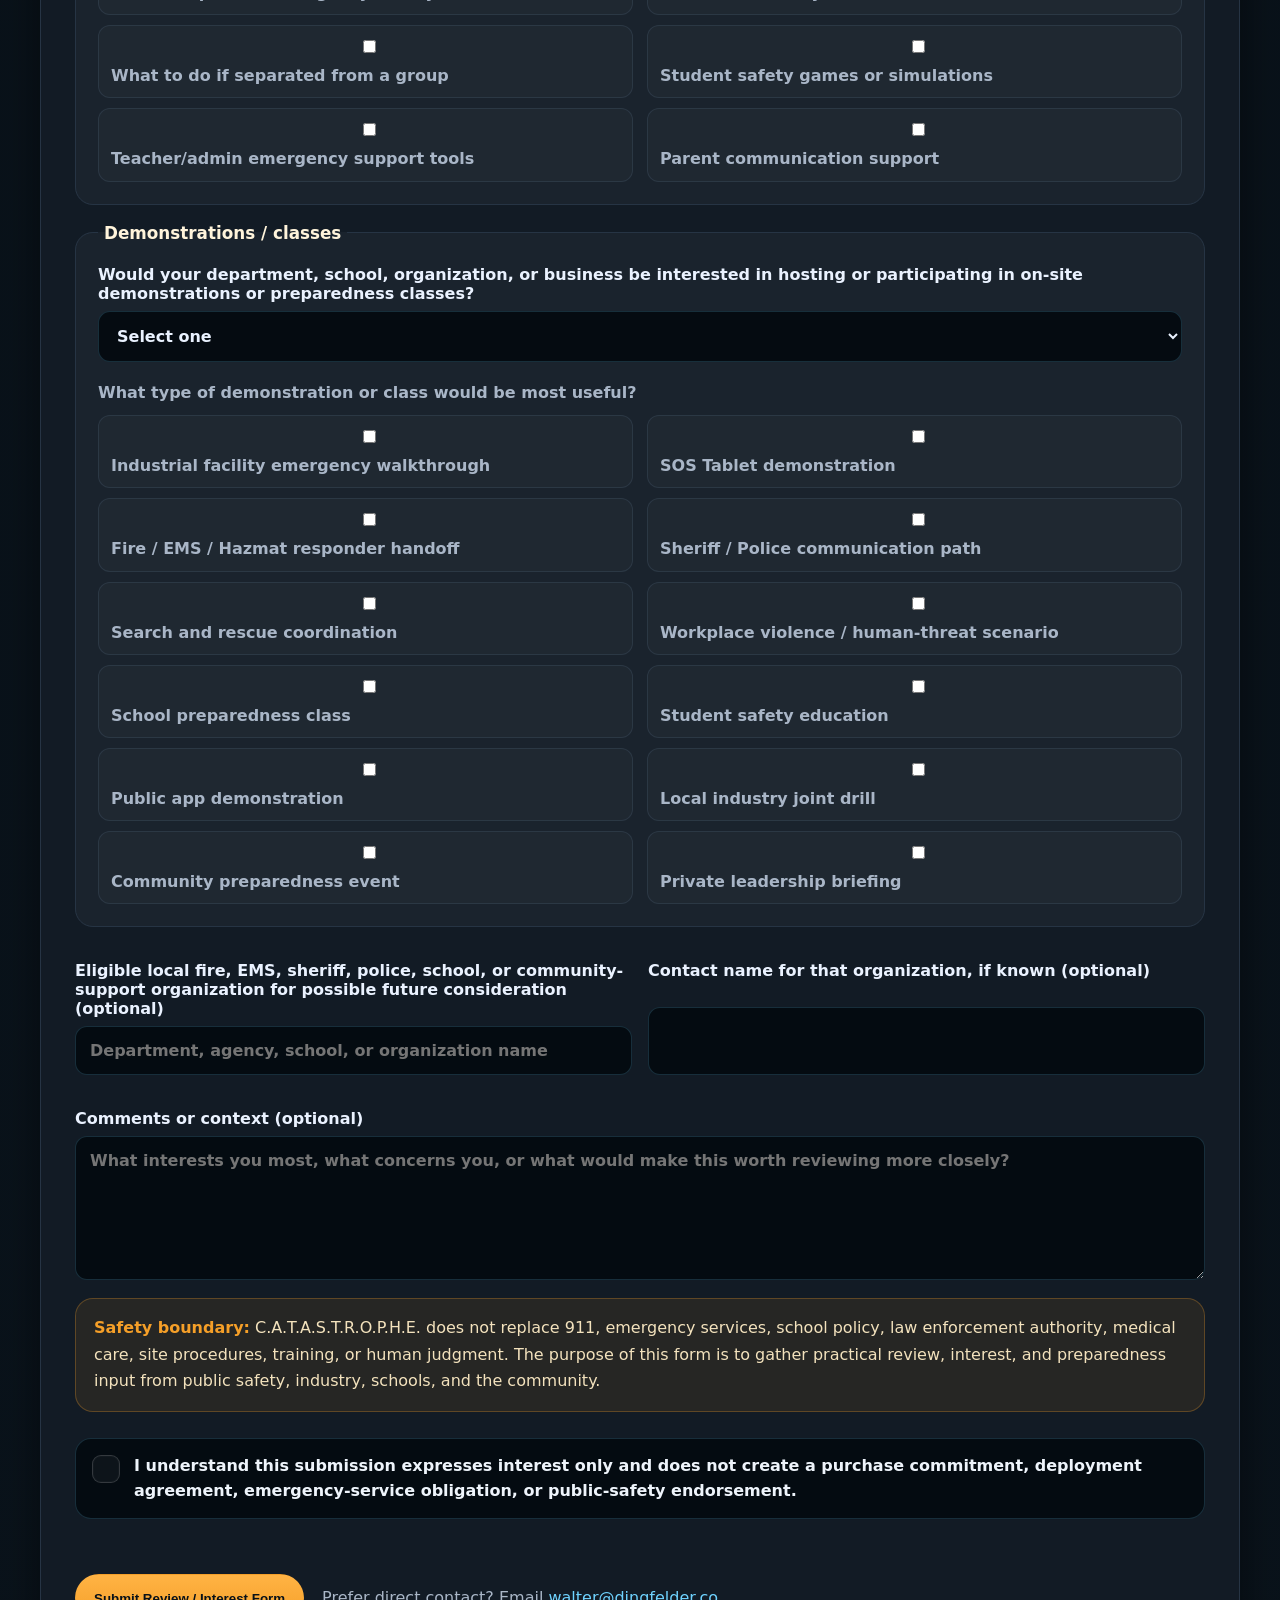
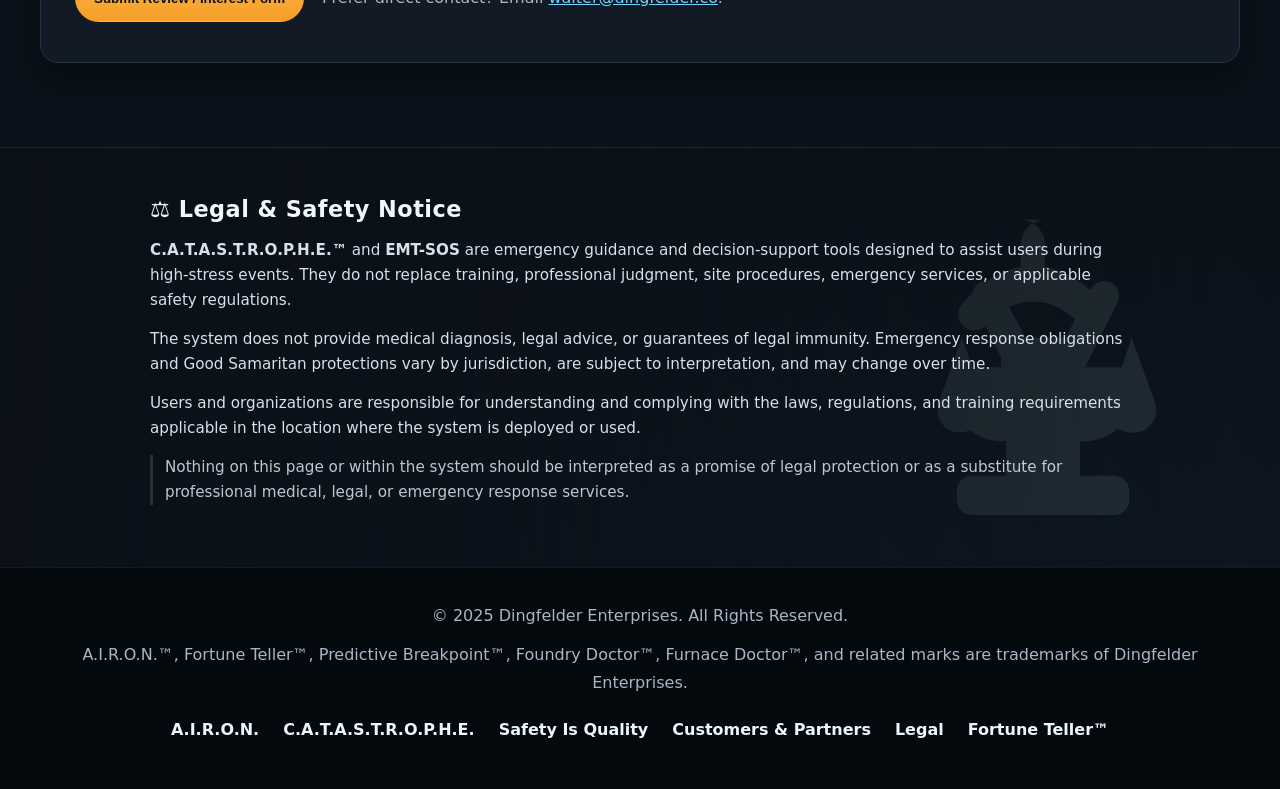
==== commit 147a805f: "Add files via upload" ====
--- a/index.html
+++ b/index.html
@@ -4,7 +4,7 @@
   <meta charset="utf-8" />
   <meta name="viewport" content="width=device-width, initial-scale=1" />
   <title>C.A.T.A.S.T.R.O.P.H.E. | Dingfelder Enterprises</title>
-  <meta name="description" content="C.A.T.A.S.T.R.O.P.H.E. is the emergency-response layer built into every A.I.R.O.N. deployment, with optional SOS tablets extending guided response to the scene and supporting continuity with offsite executives and responders." />
+  <meta name="description" content="C.A.T.A.S.T.R.O.P.H.E. is the A.I.R.O.N.-enabled emergency-response and preparedness layer for industrial facilities, public-safety review, public preparedness, and future student/school education paths." />
   <link rel="preload" as="image" href="/img/catastrophe_tablet.jpg">
   <link rel="stylesheet" href="/css/catastrophe.css">
 </head>
@@ -12,24 +12,24 @@
 
   <header class="site-header">
     <div class="site-header-inner shell">
-      <a class="brand-lockup" href="https://airon.dingfelder.co">
+      <a class="brand-lockup" href="https://airon.dingfelder.co/a-i-r-o-n">
         <span class="brand-title">A.I.R.O.N.™</span>
         <span class="brand-sub">Pronounced “Iron”</span>
       </a>
 
       <nav class="site-nav" aria-label="Primary">
-        <a href="https://airon.dingfelder.co">Home</a>
-        <a href="https://airon.dingfelder.co/modules">Modules</a>
-        <a href="https://airon.dingfelder.co/campus">Campus</a>
-        <a href="https://airon.dingfelder.co/free-osha-safety-training">Free OSHA &amp; Safety Training</a>
-        <a href="https://airon.dingfelder.co/industry">Industry</a>
-        <a href="https://airon.dingfelder.co/safety">Safety</a>
+        <a href="https://airon.dingfelder.co/a-i-r-o-n">Home</a>
+        <a href="https://airon.dingfelder.co/a-i-r-o-n/modules">Modules</a>
+        <a href="https://airon.dingfelder.co/a-i-r-o-n/industrial-campus">Campus</a>
+        <a href="https://training.dingfelder.co/">Free OSHA &amp; Safety Training</a>
+        <a href="https://airon.dingfelder.co/a-i-r-o-n/industry-period">Industry</a>
+        <a href="https://airon.dingfelder.co/a-i-r-o-n/safety">Safety</a>
         <a href="https://dingfelder.co/contact">Contact</a>
       </nav>
 
       <div class="site-header-actions">
-        <a class="quick-jump" href="https://airon.dingfelder.co/modules">Quick Jump</a>
-        <a class="start-discovery" href="https://airon.dingfelder.co">Start Discovery</a>
+        <a class="quick-jump" href="https://airon.dingfelder.co/a-i-r-o-n/modules">Quick Jump</a>
+        <a class="start-discovery" href="https://airon.dingfelder.co/a-i-r-o-n">Start Discovery</a>
       </div>
     </div>
   </header>
@@ -44,6 +44,7 @@
               <span class="hero-line">helps guide your people through safer recovery.</span>
             </h1>
         <p class="lede">C.A.T.A.S.T.R.O.P.H.E. is the emergency-response layer of A.I.R.O.N., built into every deployment to support safer human action in high-consequence events.</p>
+        <p class="acronym-clarifier"><strong>Conditional Action Tree</strong> · Adapting Safe, Tactical, Responsible, Operational, Physical Human Engagement.</p>
         <p class="support">When communications fail, automation stops, and pressure rises, people are still the ones standing in the middle of it. C.A.T.A.S.T.R.O.P.H.E. helps local businesses, responders, and communities move through those moments with clearer guidance, stronger situational awareness, and better continuity under pressure.</p>
         <p class="clarifier"><strong>C.A.T.A.S.T.R.O.P.H.E. is built into every A.I.R.O.N. deployment.</strong> Optional SOS tablets extend that capability to the scene and support continuity with offsite executives and responders.</p>
         <div class="hero-actions">
@@ -60,17 +61,44 @@
 
     <section class="audience shell" id="review">
       <div class="section-head">
-        <div class="eyebrow">Audience filter</div>
-        <h2>Which best describes your connection to this topic?</h2>
-        <p>Whether you serve in fire and EMS, represent a business, or care about community safety, your interest helps identify where this protection should grow next.</p>
-      </div>
-      <div class="audience-buttons" role="tablist" aria-label="Audience type">
-        <button class="audience-btn is-active" type="button" data-audience="fire" aria-pressed="true">Fire department member / affiliate</button>
-        <button class="audience-btn" type="button" data-audience="business" aria-pressed="false">Business representative / associate</button>
-        <button class="audience-btn" type="button" data-audience="public" aria-pressed="false">Member of the general public</button>
-      </div>
-      <div class="audience-panel" id="audience-copy" aria-live="polite">
-        <p><strong>For fire departments, EMS, and emergency-service affiliates:</strong> Your review helps show where A.I.R.O.N.-enabled local response support would matter most. C.A.T.A.S.T.R.O.P.H.E. is built into every A.I.R.O.N. deployment, and optional SOS tablets can extend guided information, safer continuity, and offsite coordination into the scene when conditions demand it.</p>
+        <div class="eyebrow">Interest / review paths</div>
+        <h2>One C.A.T.A.S.T.R.O.P.H.E. concept, three paths for review.</h2>
+        <p>This page is no longer limited to responder review. It now collects practical interest across industrial deployment, future public preparedness, and age-appropriate school/student readiness.</p>
+      </div>
+
+      <div class="review-path-grid" aria-label="C.A.T.A.S.T.R.O.P.H.E. review paths">
+        <article class="review-path-card">
+          <span class="path-kicker">Path 01</span>
+          <h3>Industrial C.A.T.A.S.T.R.O.P.H.E.</h3>
+          <p>Embedded with A.I.R.O.N. inside industrial facilities to support machine/process events, human-safety incidents, SDS/MSDS access, responder handoff, Last Known Snapshot, plant communication, and emergency coordination.</p>
+        </article>
+        <article class="review-path-card">
+          <span class="path-kicker">Path 02</span>
+          <h3>Public C.A.T.A.S.T.R.O.P.H.E. App</h3>
+          <p>A future phone/tablet preparedness path for families, small businesses, churches, clubs, farms, public spaces, and community groups that need calm, plain-language guidance.</p>
+        </article>
+        <article class="review-path-card">
+          <span class="path-kicker">Path 03</span>
+          <h3>Student / School C.A.T.A.S.T.R.O.P.H.E.</h3>
+          <p>Age-appropriate preparedness education for students, teachers, administrators, and families. The goal is prepared, calm, and capable — not fear-driven.</p>
+        </article>
+      </div>
+
+      <div class="audience-panel public-safety-review">
+        <h3>Public-safety and community review request</h3>
+        <p>We are seeking practical input from fire, EMS, hazmat, law enforcement, emergency management, and search-and-rescue professionals so this system is shaped by the people who may one day depend on clear information during a real event.</p>
+        <div class="audience-chip-row" aria-label="Target review audiences">
+          <span>Fire departments</span>
+          <span>EMS</span>
+          <span>Hazmat</span>
+          <span>Sheriff departments</span>
+          <span>Police departments</span>
+          <span>Search and rescue</span>
+          <span>Emergency management</span>
+          <span>Schools</span>
+          <span>Industrial safety</span>
+          <span>Site-security planners</span>
+        </div>
       </div>
     </section>
 
@@ -92,6 +120,13 @@
         <h2>Built for the moments when small failures create very large consequences.</h2>
         <p>C.A.T.A.S.T.R.O.P.H.E. is the emergency-response and human-guidance layer built into every A.I.R.O.N. deployment. It is designed to help people move through high-consequence events with clearer information, better continuity, and stronger situational awareness when ordinary systems, communications, or assumptions begin to fail.</p>
       </div>
+
+      <article class="acronym-card panel-card" aria-label="C.A.T.A.S.T.R.O.P.H.E. acronym definition">
+        <div class="acronym-title">C.A.T.A.S.T.R.O.P.H.E.</div>
+        <p><strong>Conditional Action Tree</strong> · Adapting Safe, Tactical, Responsible, Operational, Physical Human Engagement.</p>
+        <p class="acronym-note">Plain meaning: a guided decision path that helps people stay safer, act tactically, remain responsible, protect the operation, and preserve human engagement during high-pressure events.</p>
+      </article>
+
       <div class="definition-grid">
         <article class="definition-copy panel-card">
           <p>In the A.I.R.O.N. world, catastrophe is not limited to dramatic worst-case events. A catastrophic failure can begin with something as small as a $3 bearing. When that bearing fails, an asset can stop, a line can back up, a process can destabilize, safety can be compromised, and an entire operation can be thrown into confusion. A.I.R.O.N. redefines catastrophe by recognizing that small failures can create very large consequences.</p>
@@ -1600,57 +1635,251 @@
       </div>
     </section>
 
-    <section class="form-section shell">
+    <section class="law-security shell" id="law-enforcement-path">
       <div class="section-head narrow">
-        <div class="eyebrow">Interest form</div>
-        <h2>Tell us what matters to you</h2>
-        <p>This review takes about two minutes. The goal is simple: understand where real interest exists among local responders, businesses, and communities.</p>
-      </div>
-
-      <form id="cat-interest-form" class="interest-form" name="cat-interest" method="POST" data-netlify="true" netlify-honeypot="bot-field" action="/">
+        <div class="eyebrow">Law enforcement and site security communication path</div>
+        <h2>A direct communication path between public safety and the plant can save lives.</h2>
+        <p>C.A.T.A.S.T.R.O.P.H.E. is not limited to fire, EMS, or machine-related incidents. Industrial emergencies can also involve human-threat conditions, missing persons, workplace violence concerns, unauthorized access, evacuation needs, traffic control, or active law-enforcement coordination.</p>
+      </div>
+
+      <div class="law-security-grid">
+        <article class="panel-card">
+          <h3>Authorized responders need faster clarity</h3>
+          <p>The goal is not to give outside users control of the facility. The goal is to give authorized responders a clearer, faster way to understand what is happening, who is on site, which entrances are safest, which routes are blocked, what hazards exist, and which plant contacts are active.</p>
+          <ul>
+            <li>Who is on site</li>
+            <li>Where the concern is located</li>
+            <li>Which areas are locked down, evacuated, or sheltering in place</li>
+            <li>Which entrances, routes, or access points are safest</li>
+            <li>Whether fire, EMS, hazmat, sheriff, police, or search-and-rescue resources are needed</li>
+          </ul>
+        </article>
+        <article class="panel-card">
+          <h3>What this path helps with</h3>
+          <ul>
+            <li>Connect authorized public-safety personnel with plant leadership faster</li>
+            <li>Support safer response to workplace violence or human-threat events</li>
+            <li>Provide facility maps, access points, and hazard zones</li>
+            <li>Assist with missing-person or search-and-rescue situations</li>
+            <li>Coordinate lockdown, evacuation, shelter-in-place, and traffic-control status</li>
+            <li>Reduce confusion between plant personnel and responding agencies</li>
+          </ul>
+        </article>
+        <article class="panel-card boundary-card">
+          <h3>What it does not do</h3>
+          <ul>
+            <li>Does not replace 911</li>
+            <li>Does not replace law-enforcement command</li>
+            <li>Does not give remote users plant-control authority</li>
+            <li>Does not expose sensitive plant information to unauthorized people</li>
+            <li>Does not turn A.I.R.O.N. or C.A.T.A.S.T.R.O.P.H.E. into a surveillance or enforcement system</li>
+            <li>Does not override site procedures, legal authority, or responder judgment</li>
+          </ul>
+        </article>
+      </div>
+    </section>
+
+    <section class="form-section shell" id="interest-review-form">
+      <div class="section-head narrow">
+        <div class="eyebrow">Interest / review form</div>
+        <h2>C.A.T.A.S.T.R.O.P.H.E. Interest / Review Form</h2>
+        <p>This form helps identify where practical review, pilot interest, preparedness education, and public-safety input should go next. Select all paths that apply.</p>
+      </div>
+
+      <form id="cat-interest-form" class="interest-form cat-review-form" name="cat-interest" method="POST" data-netlify="true" netlify-honeypot="bot-field" action="/participate/thanks/">
         <input type="hidden" name="form-name" value="cat-interest">
-        <input type="hidden" name="audience_type" id="audienceType" value="fire">
         <p class="hidden-field">
           <label>Don’t fill this out if you're human: <input name="bot-field"></label>
         </p>
 
-        <div class="form-grid">
+        <fieldset class="form-fieldset">
+          <legend>Contact information</legend>
+          <div class="form-grid">
+            <label>
+              Overall interest level
+              <select name="overall_interest" required>
+                <option value="">Select one</option>
+                <option>High interest</option>
+                <option>Moderate interest</option>
+                <option>Low interest</option>
+                <option>Not at this time</option>
+              </select>
+            </label>
+            <label>
+              Name
+              <input type="text" name="name" autocomplete="name" required>
+            </label>
+            <label>
+              Organization / department / school
+              <input type="text" name="organization" autocomplete="organization">
+            </label>
+            <label>
+              Role or title
+              <input type="text" name="role">
+            </label>
+            <label>
+              Email
+              <input type="email" name="email" autocomplete="email" required>
+            </label>
+            <label>
+              City / State
+              <input type="text" name="location">
+            </label>
+          </div>
+        </fieldset>
+
+        <fieldset class="form-fieldset">
+          <legend>Which version are you interested in reviewing or learning more about?</legend>
+          <div class="check-grid">
+            <label class="choice-card"><input type="checkbox" name="version_interest" value="Industrial C.A.T.A.S.T.R.O.P.H.E."><span><strong>Industrial C.A.T.A.S.T.R.O.P.H.E.</strong> Embedded with A.I.R.O.N. for industrial facilities, machine events, human-safety incidents, SDS/MSDS access, responder handoff, plant communication, and emergency coordination.</span></label>
+            <label class="choice-card"><input type="checkbox" name="version_interest" value="Public C.A.T.A.S.T.R.O.P.H.E. App"><span><strong>Public C.A.T.A.S.T.R.O.P.H.E. App</strong> A phone/tablet preparedness app for families, small businesses, churches, clubs, farms, public spaces, and community groups.</span></label>
+            <label class="choice-card"><input type="checkbox" name="version_interest" value="Student / School C.A.T.A.S.T.R.O.P.H.E."><span><strong>Student / School C.A.T.A.S.T.R.O.P.H.E.</strong> Age-appropriate preparedness education for schools, students, teachers, administrators, and families.</span></label>
+            <label class="choice-card"><input type="checkbox" name="version_interest" value="General overview"><span><strong>Not sure yet</strong> I would like a general overview.</span></label>
+          </div>
+        </fieldset>
+
+        <fieldset class="form-fieldset">
+          <legend>Which best describes you?</legend>
+          <div class="compact-check-grid">
+            <label><input type="checkbox" name="organization_role" value="Fire department"> Fire department</label>
+            <label><input type="checkbox" name="organization_role" value="EMS provider"> EMS provider</label>
+            <label><input type="checkbox" name="organization_role" value="Hazmat team"> Hazmat team</label>
+            <label><input type="checkbox" name="organization_role" value="Emergency management"> Emergency management</label>
+            <label><input type="checkbox" name="organization_role" value="Sheriff department"> Sheriff department</label>
+            <label><input type="checkbox" name="organization_role" value="Police department"> Police department</label>
+            <label><input type="checkbox" name="organization_role" value="Search and rescue"> Search and rescue</label>
+            <label><input type="checkbox" name="organization_role" value="School administrator"> School administrator</label>
+            <label><input type="checkbox" name="organization_role" value="Teacher / educator"> Teacher / educator</label>
+            <label><input type="checkbox" name="organization_role" value="Parent / guardian"> Parent / guardian</label>
+            <label><input type="checkbox" name="organization_role" value="Student"> Student</label>
+            <label><input type="checkbox" name="organization_role" value="Industrial safety professional"> Industrial safety professional</label>
+            <label><input type="checkbox" name="organization_role" value="Plant manager / business owner"> Plant manager / business owner</label>
+            <label><input type="checkbox" name="organization_role" value="Maintenance / operations leader"> Maintenance / operations leader</label>
+            <label><input type="checkbox" name="organization_role" value="Community organization"> Community organization</label>
+            <label><input type="checkbox" name="organization_role" value="Other"> Other</label>
+          </div>
+        </fieldset>
+
+        <fieldset class="form-fieldset">
+          <legend>Industrial C.A.T.A.S.T.R.O.P.H.E. interest</legend>
           <label>
-            Overall interest level
-            <select name="overall_interest" required>
+            Are you interested in the industrial facility version?
+            <select name="industrial_interest">
               <option value="">Select one</option>
-              <option>High interest</option>
-              <option>Moderate interest</option>
-              <option>Low interest</option>
+              <option>Yes</option>
+              <option>Maybe, I need more information</option>
               <option>Not at this time</option>
             </select>
           </label>
+          <p class="fieldset-helper">What industrial features are most important to you?</p>
+          <div class="compact-check-grid">
+            <label><input type="checkbox" name="industrial_features" value="SOS Tablet workflow"> SOS Tablet workflow</label>
+            <label><input type="checkbox" name="industrial_features" value="SDS/MSDS access"> SDS/MSDS access</label>
+            <label><input type="checkbox" name="industrial_features" value="Responder handoff"> Responder handoff</label>
+            <label><input type="checkbox" name="industrial_features" value="Last Known Snapshot"> Last Known Snapshot</label>
+            <label><input type="checkbox" name="industrial_features" value="Machine/process hazard visibility"> Machine/process hazard visibility</label>
+            <label><input type="checkbox" name="industrial_features" value="Lockout / safe-state awareness"> Lockout / safe-state awareness</label>
+            <label><input type="checkbox" name="industrial_features" value="Fire / EMS / Hazmat coordination"> Fire / EMS / Hazmat coordination</label>
+            <label><input type="checkbox" name="industrial_features" value="Sheriff / Police communication path"> Sheriff / Police communication path</label>
+            <label><input type="checkbox" name="industrial_features" value="Workplace violence / human-threat response support"> Workplace violence / human-threat response support</label>
+            <label><input type="checkbox" name="industrial_features" value="Missing-person / search-and-rescue support"> Missing-person / search-and-rescue support</label>
+            <label><input type="checkbox" name="industrial_features" value="Plant evacuation or shelter-in-place coordination"> Plant evacuation or shelter-in-place coordination</label>
+            <label><input type="checkbox" name="industrial_features" value="Emergency equipment request workflow"> Emergency equipment request workflow</label>
+            <label><input type="checkbox" name="industrial_features" value="Direct communication between responders and plant leadership"> Direct communication between responders and plant leadership</label>
+            <label><input type="checkbox" name="industrial_features" value="On-site demonstrations with local industry"> On-site demonstrations with local industry</label>
+          </div>
+        </fieldset>
+
+        <fieldset class="form-fieldset">
+          <legend>Public app interest</legend>
           <label>
-            Name
-            <input type="text" name="name" autocomplete="name" required>
+            Are you interested in a public-facing phone/tablet preparedness app?
+            <select name="public_app_interest">
+              <option value="">Select one</option>
+              <option>Yes</option>
+              <option>Maybe, I need more information</option>
+              <option>Not at this time</option>
+            </select>
           </label>
+          <p class="fieldset-helper">What public-app features would be useful?</p>
+          <div class="compact-check-grid">
+            <label><input type="checkbox" name="public_app_features" value="Emergency preparedness checklists"> Emergency preparedness checklists</label>
+            <label><input type="checkbox" name="public_app_features" value="Family emergency plan"> Family emergency plan</label>
+            <label><input type="checkbox" name="public_app_features" value="Emergency contact storage"> Emergency contact storage</label>
+            <label><input type="checkbox" name="public_app_features" value="Severe weather guidance"> Severe weather guidance</label>
+            <label><input type="checkbox" name="public_app_features" value="Fire evacuation planning"> Fire evacuation planning</label>
+            <label><input type="checkbox" name="public_app_features" value="Missing-person basics"> Missing-person basics</label>
+            <label><input type="checkbox" name="public_app_features" value="Injury response awareness"> Injury response awareness</label>
+            <label><input type="checkbox" name="public_app_features" value="Shelter-in-place guidance"> Shelter-in-place guidance</label>
+            <label><input type="checkbox" name="public_app_features" value="Community drills"> Community drills</label>
+            <label><input type="checkbox" name="public_app_features" value="Local responder education"> Local responder education</label>
+            <label><input type="checkbox" name="public_app_features" value="Calm step-by-step what do I do first guidance"> Calm step-by-step “what do I do first?” guidance</label>
+            <label><input type="checkbox" name="public_app_features" value="Printable preparedness plans"> Printable preparedness plans</label>
+          </div>
+        </fieldset>
+
+        <fieldset class="form-fieldset">
+          <legend>Student / school version interest</legend>
           <label>
-            Organization or department
-            <input type="text" name="organization" autocomplete="organization">
+            Are you interested in a student or school preparedness version?
+            <select name="school_interest">
+              <option value="">Select one</option>
+              <option>Yes</option>
+              <option>Maybe, I need more information</option>
+              <option>Not at this time</option>
+            </select>
           </label>
+          <p class="fieldset-helper">What school/student features would be useful?</p>
+          <div class="compact-check-grid">
+            <label><input type="checkbox" name="school_features" value="Age-appropriate emergency readiness lessons"> Age-appropriate emergency readiness lessons</label>
+            <label><input type="checkbox" name="school_features" value="Classroom drill support"> Classroom drill support</label>
+            <label><input type="checkbox" name="school_features" value="Fire drill education"> Fire drill education</label>
+            <label><input type="checkbox" name="school_features" value="Weather emergency education"> Weather emergency education</label>
+            <label><input type="checkbox" name="school_features" value="Lockdown / shelter-in-place awareness"> Lockdown / shelter-in-place awareness</label>
+            <label><input type="checkbox" name="school_features" value="Reunification planning"> Reunification planning</label>
+            <label><input type="checkbox" name="school_features" value="How to report an emergency clearly"> How to report an emergency clearly</label>
+            <label><input type="checkbox" name="school_features" value="How to describe your location"> How to describe your location</label>
+            <label><input type="checkbox" name="school_features" value="What to do if separated from a group"> What to do if separated from a group</label>
+            <label><input type="checkbox" name="school_features" value="Student safety games or simulations"> Student safety games or simulations</label>
+            <label><input type="checkbox" name="school_features" value="Teacher/admin emergency support tools"> Teacher/admin emergency support tools</label>
+            <label><input type="checkbox" name="school_features" value="Parent communication support"> Parent communication support</label>
+          </div>
+        </fieldset>
+
+        <fieldset class="form-fieldset">
+          <legend>Demonstrations / classes</legend>
           <label>
-            Role or title
-            <input type="text" name="role">
+            Would your department, school, organization, or business be interested in hosting or participating in on-site demonstrations or preparedness classes?
+            <select name="demo_interest">
+              <option value="">Select one</option>
+              <option>Yes, we would be interested</option>
+              <option>Maybe, we would like more information</option>
+              <option>Not at this time</option>
+              <option>We would prefer a private briefing first</option>
+              <option>We would prefer a virtual overview first</option>
+            </select>
           </label>
-          <label>
-            Email
-            <input type="email" name="email" autocomplete="email" required>
-          </label>
-          <label>
-            City / State
-            <input type="text" name="location">
-          </label>
-        </div>
+          <p class="fieldset-helper">What type of demonstration or class would be most useful?</p>
+          <div class="compact-check-grid">
+            <label><input type="checkbox" name="demo_types" value="Industrial facility emergency walkthrough"> Industrial facility emergency walkthrough</label>
+            <label><input type="checkbox" name="demo_types" value="SOS Tablet demonstration"> SOS Tablet demonstration</label>
+            <label><input type="checkbox" name="demo_types" value="Fire / EMS / Hazmat responder handoff"> Fire / EMS / Hazmat responder handoff</label>
+            <label><input type="checkbox" name="demo_types" value="Sheriff / Police communication path"> Sheriff / Police communication path</label>
+            <label><input type="checkbox" name="demo_types" value="Search and rescue coordination"> Search and rescue coordination</label>
+            <label><input type="checkbox" name="demo_types" value="Workplace violence / human-threat scenario"> Workplace violence / human-threat scenario</label>
+            <label><input type="checkbox" name="demo_types" value="School preparedness class"> School preparedness class</label>
+            <label><input type="checkbox" name="demo_types" value="Student safety education"> Student safety education</label>
+            <label><input type="checkbox" name="demo_types" value="Public app demonstration"> Public app demonstration</label>
+            <label><input type="checkbox" name="demo_types" value="Local industry joint drill"> Local industry joint drill</label>
+            <label><input type="checkbox" name="demo_types" value="Community preparedness event"> Community preparedness event</label>
+            <label><input type="checkbox" name="demo_types" value="Private leadership briefing"> Private leadership briefing</label>
+          </div>
+        </fieldset>
 
         <div class="form-grid form-grid-secondary">
           <label>
-            Eligible local fire or EMS organization for possible community-support consideration (optional)
-            <input type="text" name="community_support_org" placeholder="Department or EMS organization name">
+            Eligible local fire, EMS, sheriff, police, school, or community-support organization for possible future consideration (optional)
+            <input type="text" name="community_support_org" placeholder="Department, agency, school, or organization name">
           </label>
           <label>
             Contact name for that organization, if known (optional)
@@ -1660,16 +1889,21 @@
 
         <label class="full-width">
           Comments or context (optional)
-          <textarea name="comments" rows="5" placeholder="What interests you most, or what would make this worth reviewing more closely?"></textarea>
+          <textarea name="comments" rows="6" placeholder="What interests you most, what concerns you, or what would make this worth reviewing more closely?"></textarea>
         </label>
-<label class="consent-check" for="consentCheckbox">
-            <input type="checkbox" name="consent" id="consentCheckbox" value="Yes" required>
-            <span class="consent-box" aria-hidden="true"></span>
-            <span class="consent-copy">I understand this submission expresses interest only and does not create a purchase commitment, deployment agreement, or emergency-service obligation.</span>
-          </label>
+
+        <div class="safety-boundary-statement">
+          <strong>Safety boundary:</strong> C.A.T.A.S.T.R.O.P.H.E. does not replace 911, emergency services, school policy, law enforcement authority, medical care, site procedures, training, or human judgment. The purpose of this form is to gather practical review, interest, and preparedness input from public safety, industry, schools, and the community.
+        </div>
+
+        <label class="consent-check" for="consentCheckbox">
+          <input type="checkbox" name="consent" id="consentCheckbox" value="Yes" required>
+          <span class="consent-box" aria-hidden="true"></span>
+          <span class="consent-copy">I understand this submission expresses interest only and does not create a purchase commitment, deployment agreement, emergency-service obligation, or public-safety endorsement.</span>
+        </label>
 
         <div class="submit-row">
-          <button class="btn btn-primary" type="submit">Submit interest</button>
+          <button class="btn btn-primary" type="submit">Submit Review / Interest Form</button>
           <p>Prefer direct contact? Email <a href="mailto:walter@dingfelder.co">walter@dingfelder.co</a>.</p>
         </div>
       </form>
@@ -1697,7 +1931,7 @@
       <p class="footer-copy">A.I.R.O.N.™, Fortune Teller™, Predictive Breakpoint™, Foundry Doctor™, Furnace Doctor™, and related marks are trademarks of Dingfelder Enterprises.</p>
 
       <nav class="footer-nav" aria-label="Footer">
-        <a href="https://airon.dingfelder.co">A.I.R.O.N.</a>
+        <a href="https://airon.dingfelder.co/a-i-r-o-n">A.I.R.O.N.</a>
         <a href="https://catastrophe.dingfelder.co">C.A.T.A.S.T.R.O.P.H.E.</a>
         <a href="https://dingfelder.co/safety-is-quality">Safety Is Quality</a>
         <a href="https://dingfelder.co/customers-partners">Customers &amp; Partners</a>
@@ -1716,16 +1950,26 @@
   <p class="visually-hidden">
     <label>Don’t fill this out if you're human: <input name="bot-field"></label>
   </p>
-  <input type="text" name="overall-interest-level">
+  <input type="text" name="overall_interest">
   <input type="text" name="name">
-  <input type="text" name="organization-or-department">
-  <input type="text" name="role-or-title">
+  <input type="text" name="organization">
+  <input type="text" name="role">
   <input type="email" name="email">
-  <input type="text" name="city-state">
-  <input type="text" name="eligible-local-fire-or-ems-organization">
-  <input type="text" name="contact-name-for-that-organization">
-  <textarea name="comments-or-context"></textarea>
-  
+  <input type="text" name="location">
+  <input type="text" name="version_interest">
+  <input type="text" name="organization_role">
+  <input type="text" name="industrial_interest">
+  <input type="text" name="industrial_features">
+  <input type="text" name="public_app_interest">
+  <input type="text" name="public_app_features">
+  <input type="text" name="school_interest">
+  <input type="text" name="school_features">
+  <input type="text" name="demo_interest">
+  <input type="text" name="demo_types">
+  <input type="text" name="community_support_org">
+  <input type="text" name="community_support_contact">
+  <textarea name="comments"></textarea>
+  <input type="text" name="consent">
 </form>
 
 
--- a/css/catastrophe.css
+++ b/css/catastrophe.css
@@ -1403,3 +1403,252 @@
     background: linear-gradient(180deg, rgba(11,17,24,0.92) 0%, rgba(11,17,24,0.78) 56%, rgba(11,17,24,0.25) 80%, rgba(11,17,24,0.00) 100%);
   }
 }
+
+
+
+/* Official C.A.T.A.S.T.R.O.P.H.E. acronym treatment */
+.acronym-clarifier {
+  margin: -0.25rem 0 1rem;
+  color: #fff4db;
+  font-weight: 750;
+  line-height: 1.55;
+}
+
+.acronym-clarifier strong {
+  color: var(--gold);
+}
+
+.acronym-card {
+  margin: 0 auto 22px;
+  padding: 24px;
+  border-color: rgba(245,159,40,0.28);
+  background:
+    radial-gradient(circle at top left, rgba(245,159,40,0.14), transparent 34%),
+    rgba(255,255,255,0.035);
+}
+
+.acronym-title {
+  color: var(--gold);
+  font-size: clamp(1.4rem, 4vw, 2.6rem);
+  line-height: 1;
+  letter-spacing: 0.13em;
+  font-weight: 900;
+  margin-bottom: 12px;
+  word-break: break-word;
+}
+
+.acronym-card p {
+  margin: 0;
+  color: #f4f7fb;
+  font-size: 1.03rem;
+  line-height: 1.65;
+}
+
+.acronym-card p + p {
+  margin-top: 10px;
+}
+
+.acronym-card strong {
+  color: var(--gold);
+}
+
+.acronym-note {
+  color: var(--muted) !important;
+}
+
+/* =========================================================
+   CAT Interest / Review expansion
+   Industrial + public app + student/school paths
+   ========================================================= */
+
+.review-path-grid,
+.law-security-grid {
+  display: grid;
+  grid-template-columns: repeat(3, minmax(0, 1fr));
+  gap: 16px;
+}
+
+.review-path-card,
+.law-security .panel-card,
+.form-fieldset,
+.safety-boundary-statement {
+  border: 1px solid var(--stroke);
+  background: rgba(255,255,255,0.035);
+  border-radius: 18px;
+}
+
+.review-path-card {
+  padding: 22px;
+}
+
+.path-kicker {
+  display: inline-flex;
+  margin-bottom: 12px;
+  color: var(--gold);
+  text-transform: uppercase;
+  letter-spacing: 0.12em;
+  font-size: 0.72rem;
+  font-weight: 800;
+}
+
+.review-path-card h3,
+.public-safety-review h3,
+.law-security .panel-card h3 {
+  margin: 0 0 10px;
+  color: #fff4db;
+}
+
+.review-path-card p,
+.public-safety-review p,
+.law-security .panel-card p,
+.law-security .panel-card li {
+  color: var(--muted);
+  line-height: 1.65;
+}
+
+.public-safety-review {
+  margin-top: 18px;
+}
+
+.audience-chip-row {
+  display: flex;
+  flex-wrap: wrap;
+  gap: 10px;
+  margin-top: 16px;
+}
+
+.audience-chip-row span {
+  display: inline-flex;
+  align-items: center;
+  min-height: 34px;
+  border-radius: 999px;
+  border: 1px solid rgba(111,211,255,0.22);
+  background: rgba(111,211,255,0.07);
+  color: #dff5ff;
+  padding: 0 12px;
+  font-weight: 700;
+  font-size: 0.86rem;
+}
+
+.law-security {
+  margin-top: 28px;
+  padding: 34px;
+  background: var(--panel);
+  border: 1px solid var(--stroke);
+  border-radius: var(--radius);
+  box-shadow: var(--shadow);
+  backdrop-filter: blur(8px);
+}
+
+.law-security .panel-card ul {
+  margin: 14px 0 0;
+  padding-left: 1.15rem;
+}
+
+.law-security .panel-card li + li {
+  margin-top: 0.48rem;
+}
+
+.boundary-card {
+  background: rgba(245,159,40,0.065);
+  border-color: rgba(245,159,40,0.22);
+}
+
+.cat-review-form {
+  display: grid;
+  gap: 18px;
+}
+
+.form-fieldset {
+  margin: 0;
+  padding: 22px;
+}
+
+.form-fieldset legend {
+  color: #fff4db;
+  font-size: 1.05rem;
+  font-weight: 850;
+  padding: 0 6px;
+}
+
+.fieldset-helper {
+  color: var(--muted);
+  margin: 18px 0 10px;
+  line-height: 1.6;
+  font-weight: 700;
+}
+
+.check-grid {
+  display: grid;
+  grid-template-columns: repeat(2, minmax(0, 1fr));
+  gap: 12px;
+}
+
+.choice-card {
+  display: grid;
+  grid-template-columns: auto 1fr;
+  gap: 12px;
+  align-items: start;
+  padding: 15px;
+  border-radius: 15px;
+  border: 1px solid rgba(111,211,255,0.16);
+  background: rgba(6,15,24,0.55);
+  color: var(--muted);
+  line-height: 1.55;
+}
+
+.choice-card strong {
+  display: block;
+  color: #f2f6fb;
+  margin-bottom: 4px;
+}
+
+.choice-card input,
+.compact-check-grid input {
+  margin-top: 0.25rem;
+  accent-color: var(--gold);
+}
+
+.compact-check-grid {
+  display: grid;
+  grid-template-columns: repeat(2, minmax(0, 1fr));
+  gap: 10px 14px;
+}
+
+.compact-check-grid label {
+  color: var(--muted);
+  line-height: 1.45;
+  padding: 10px 12px;
+  border: 1px solid rgba(123,154,181,0.14);
+  background: rgba(255,255,255,0.025);
+  border-radius: 12px;
+}
+
+.safety-boundary-statement {
+  padding: 16px 18px;
+  color: #f3e2bd;
+  line-height: 1.65;
+  background: rgba(245,159,40,0.09);
+  border-color: rgba(245,159,40,0.28);
+}
+
+.safety-boundary-statement strong {
+  color: var(--gold);
+}
+
+@media (max-width: 920px) {
+  .review-path-grid,
+  .law-security-grid,
+  .check-grid,
+  .compact-check-grid {
+    grid-template-columns: 1fr;
+  }
+
+  .law-security {
+    padding: 24px;
+  }
+
+  .form-fieldset {
+    padding: 18px;
+  }
+}
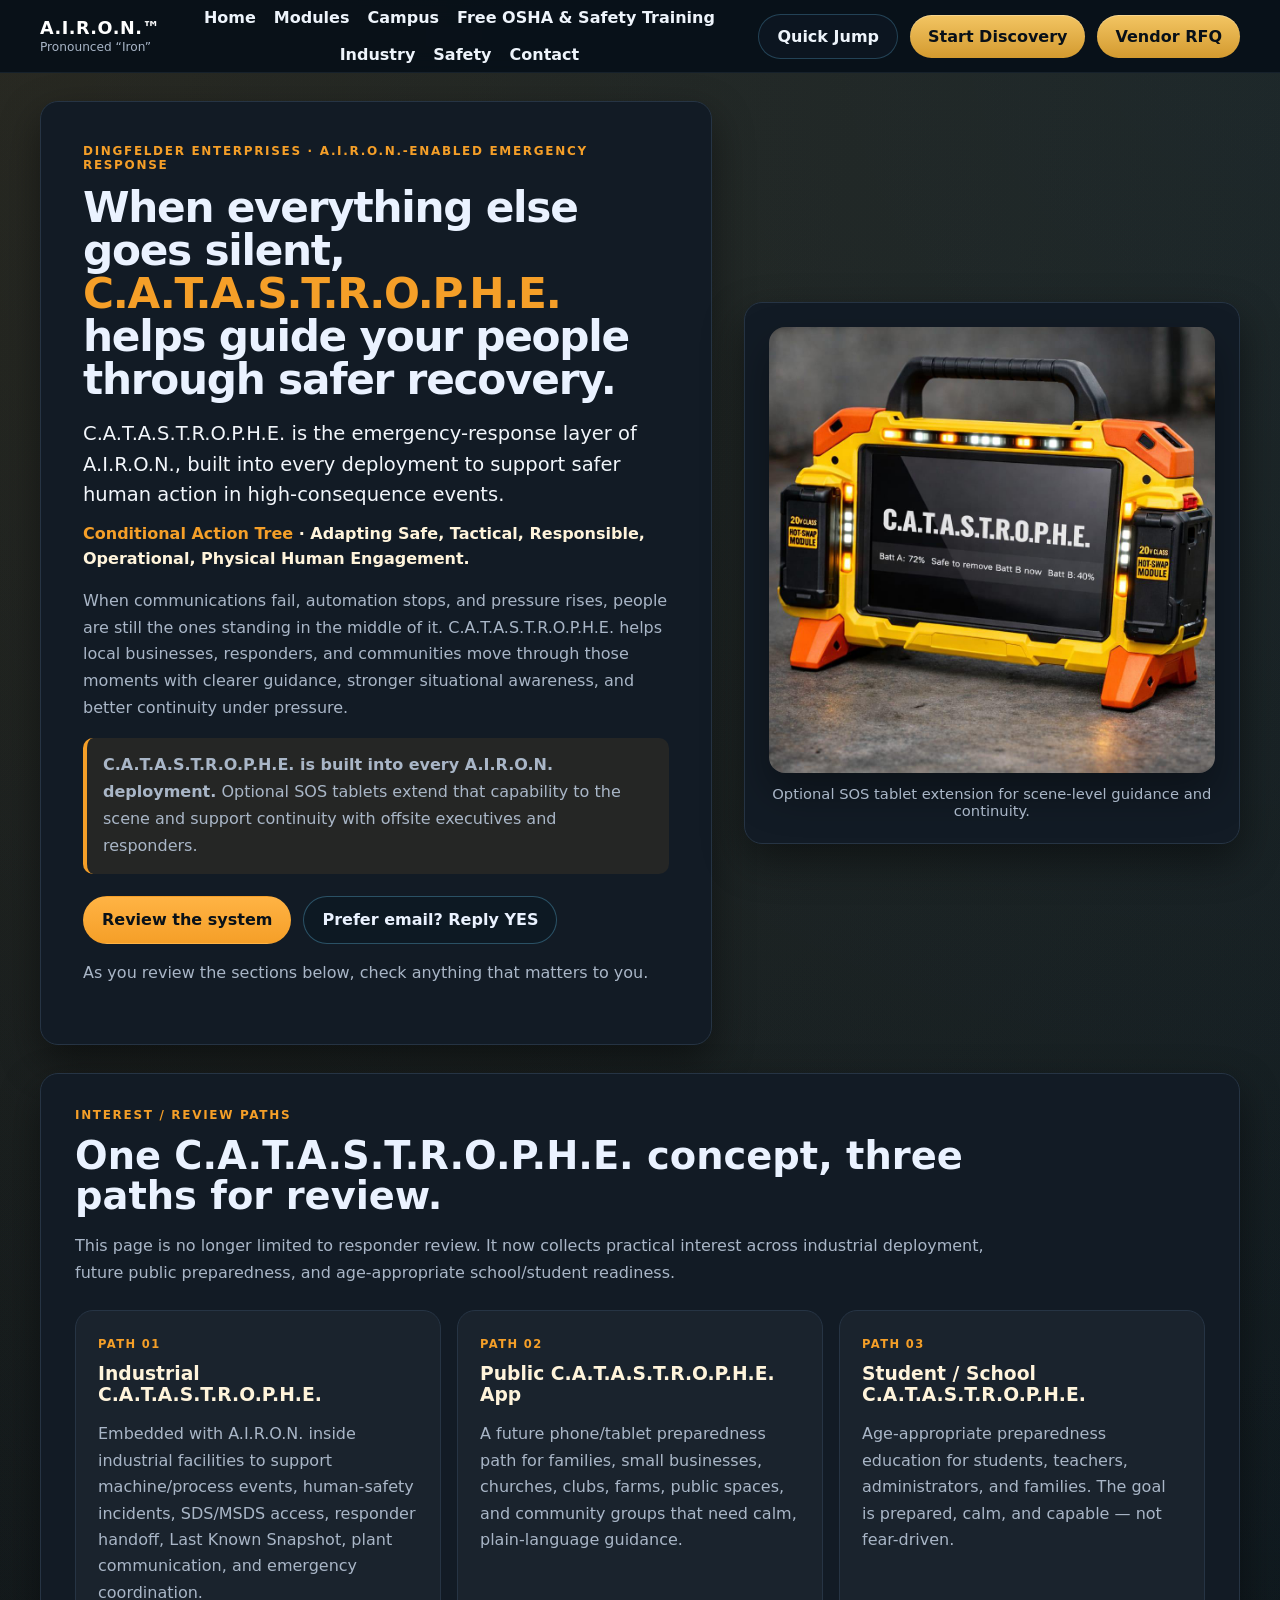
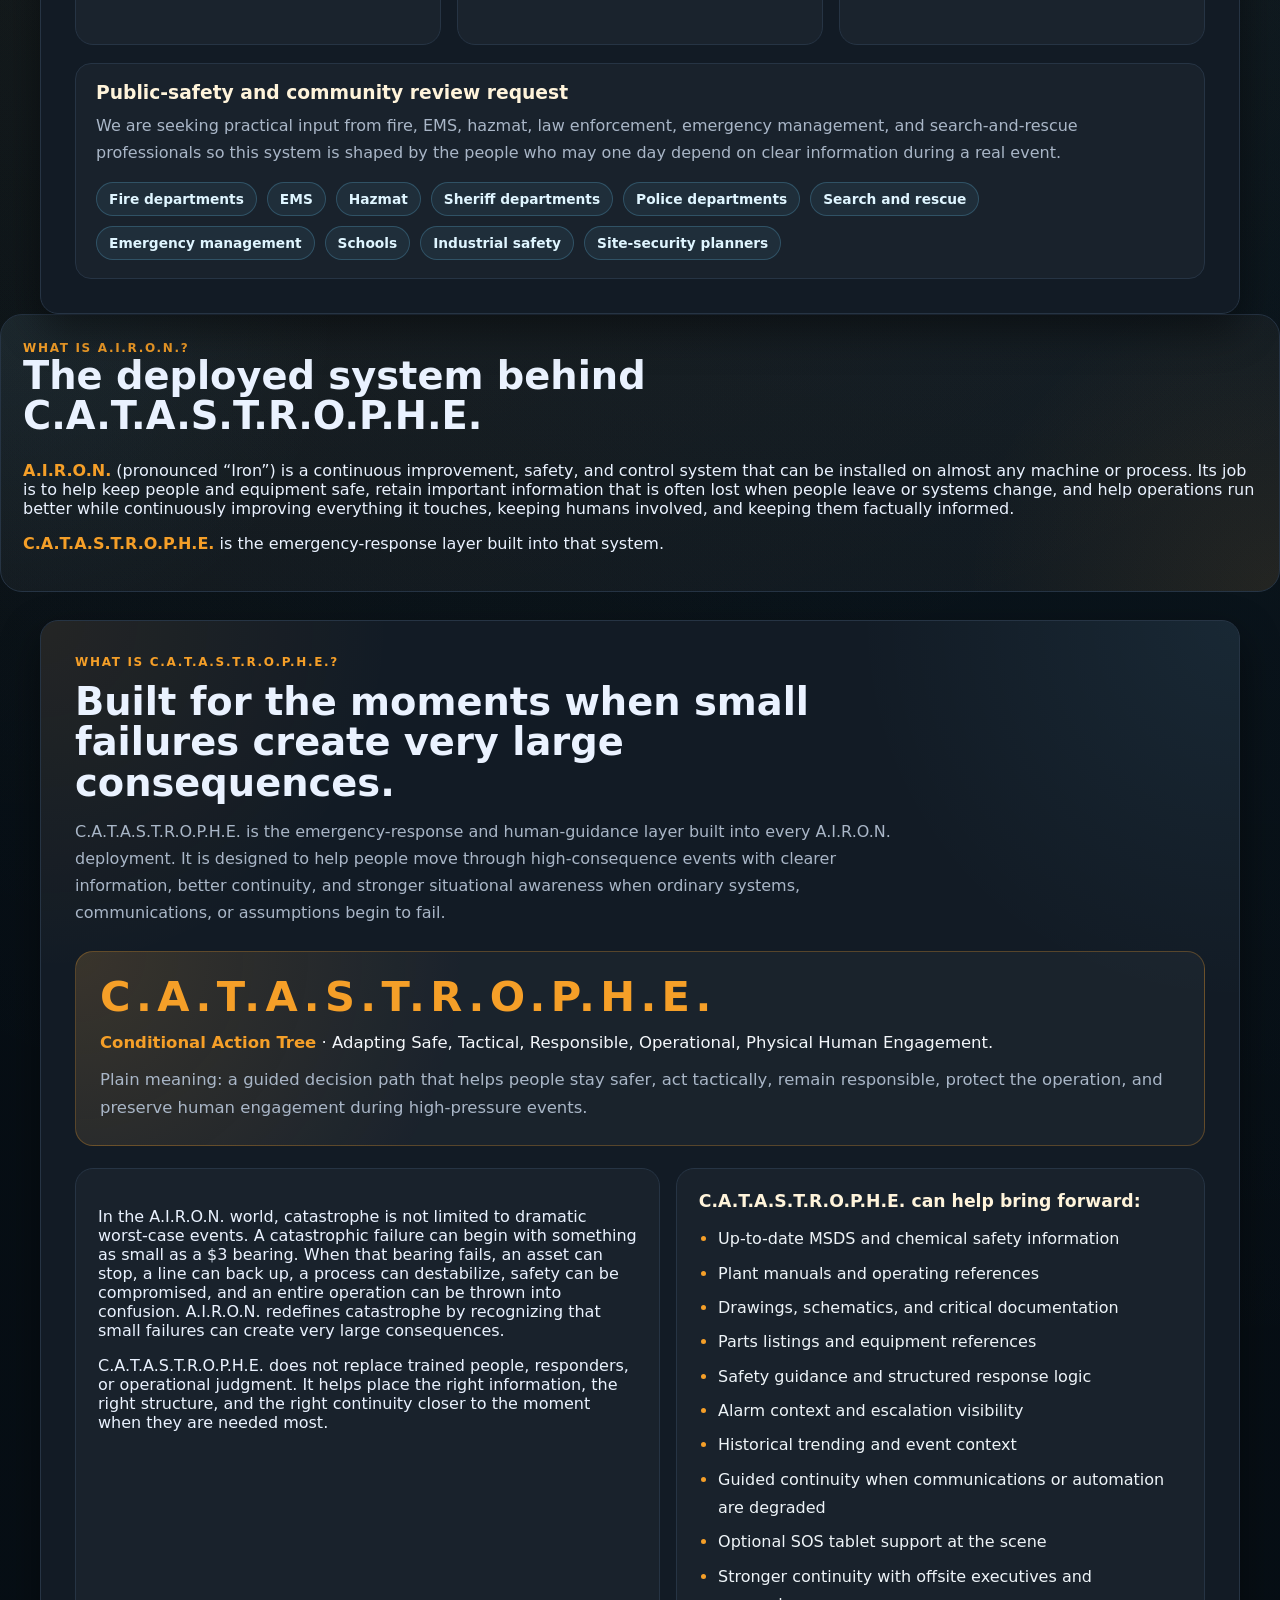
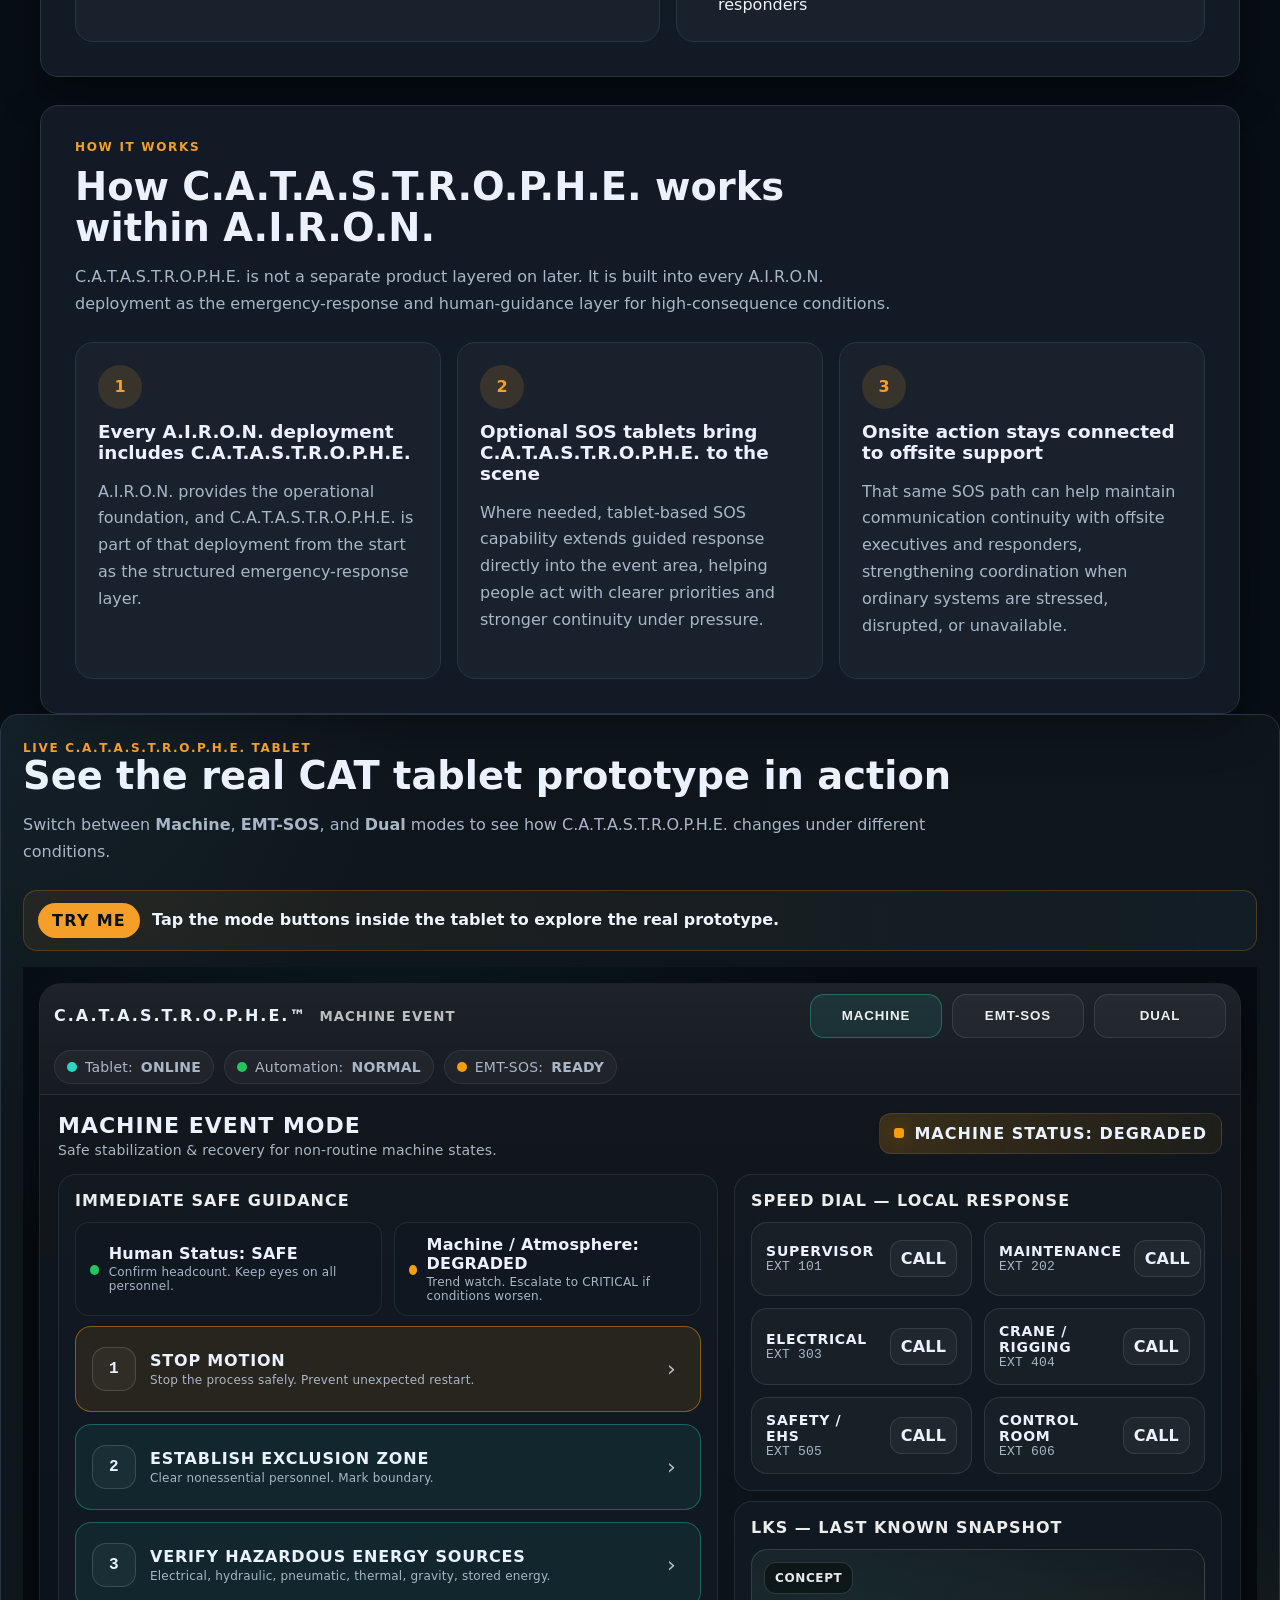
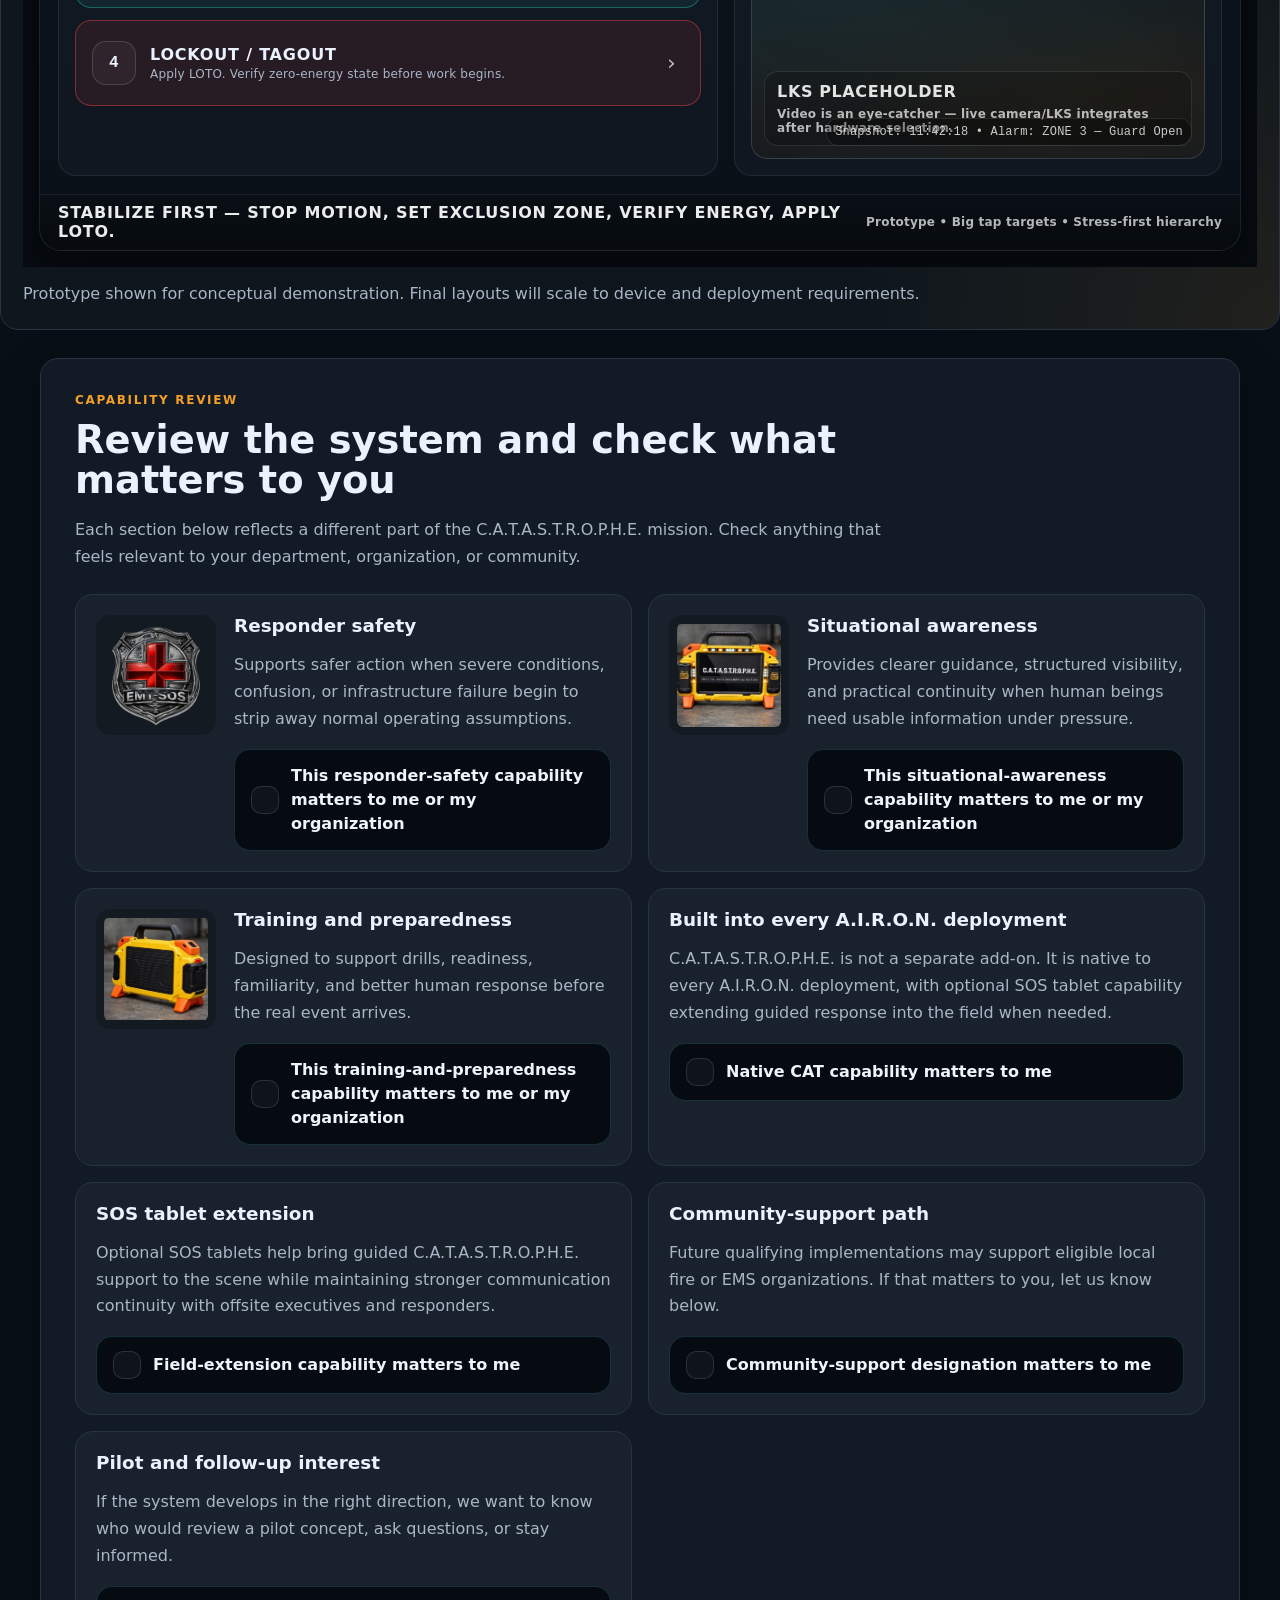
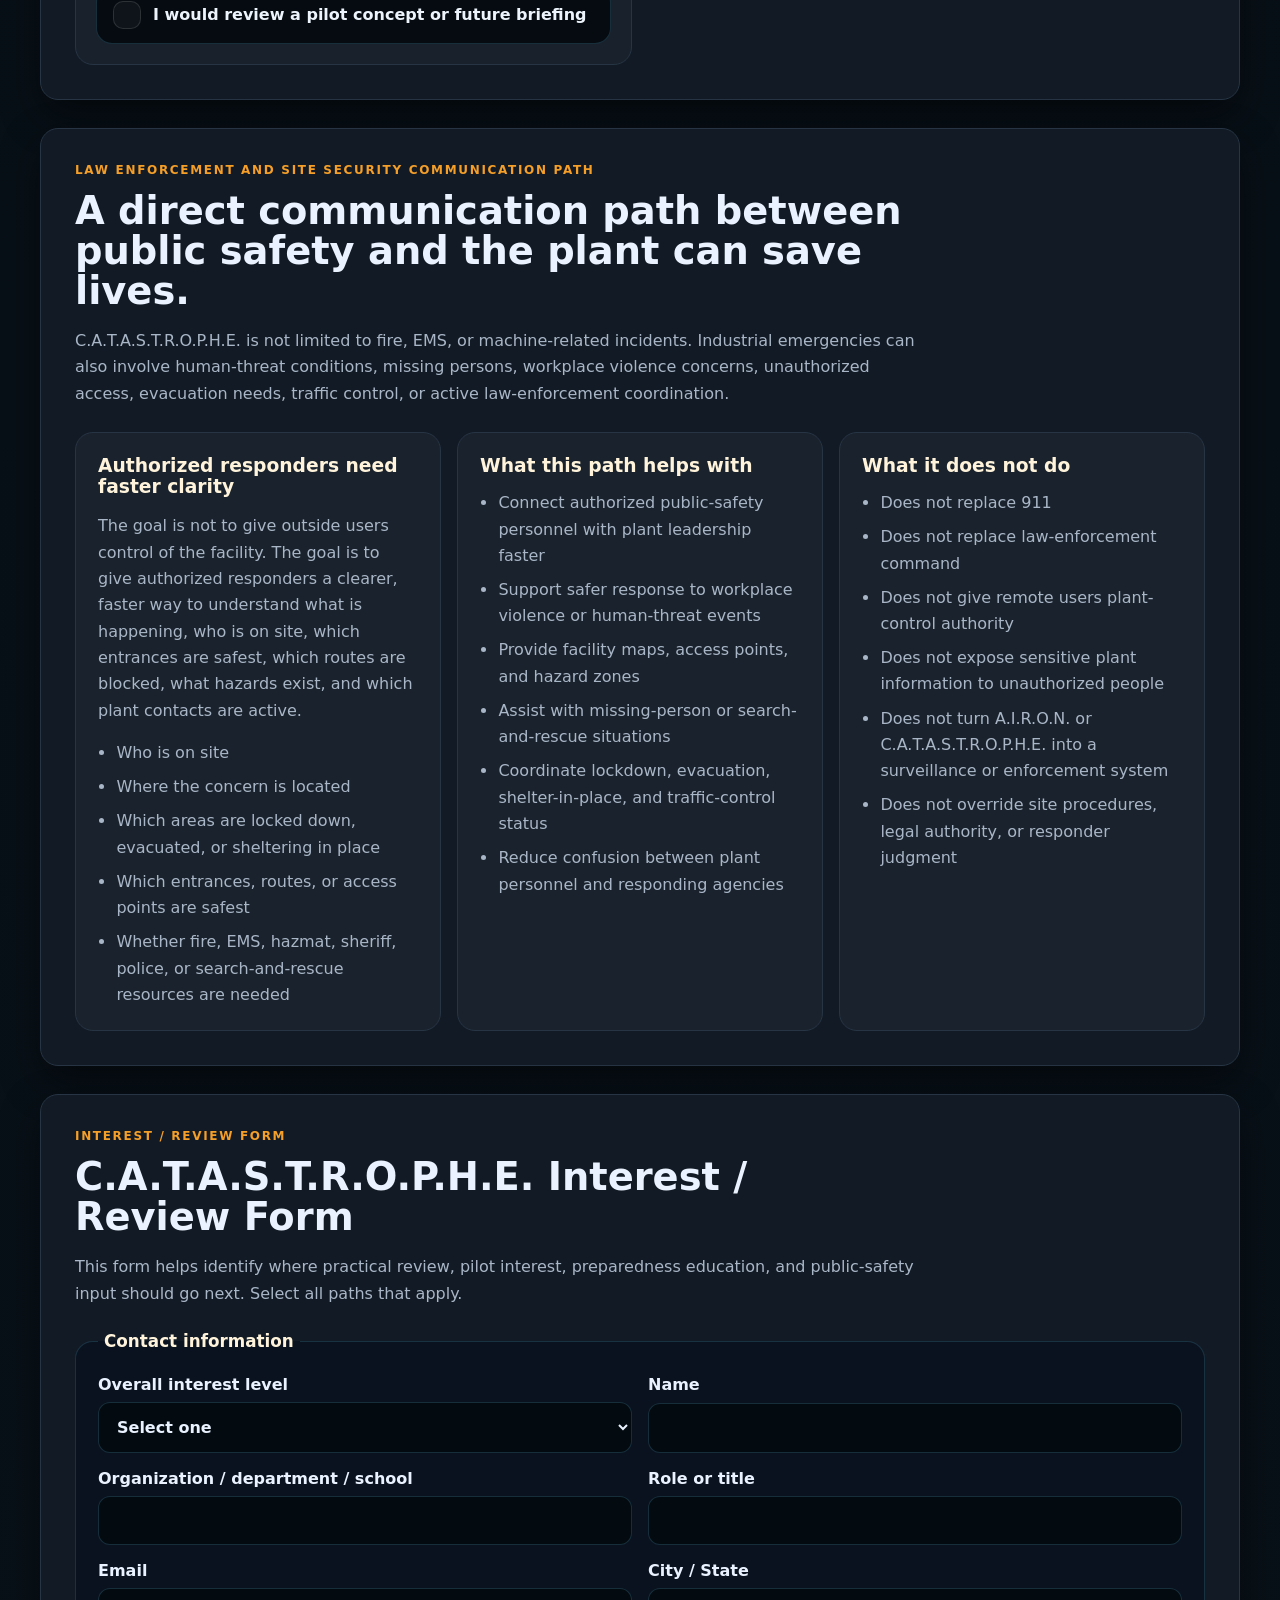
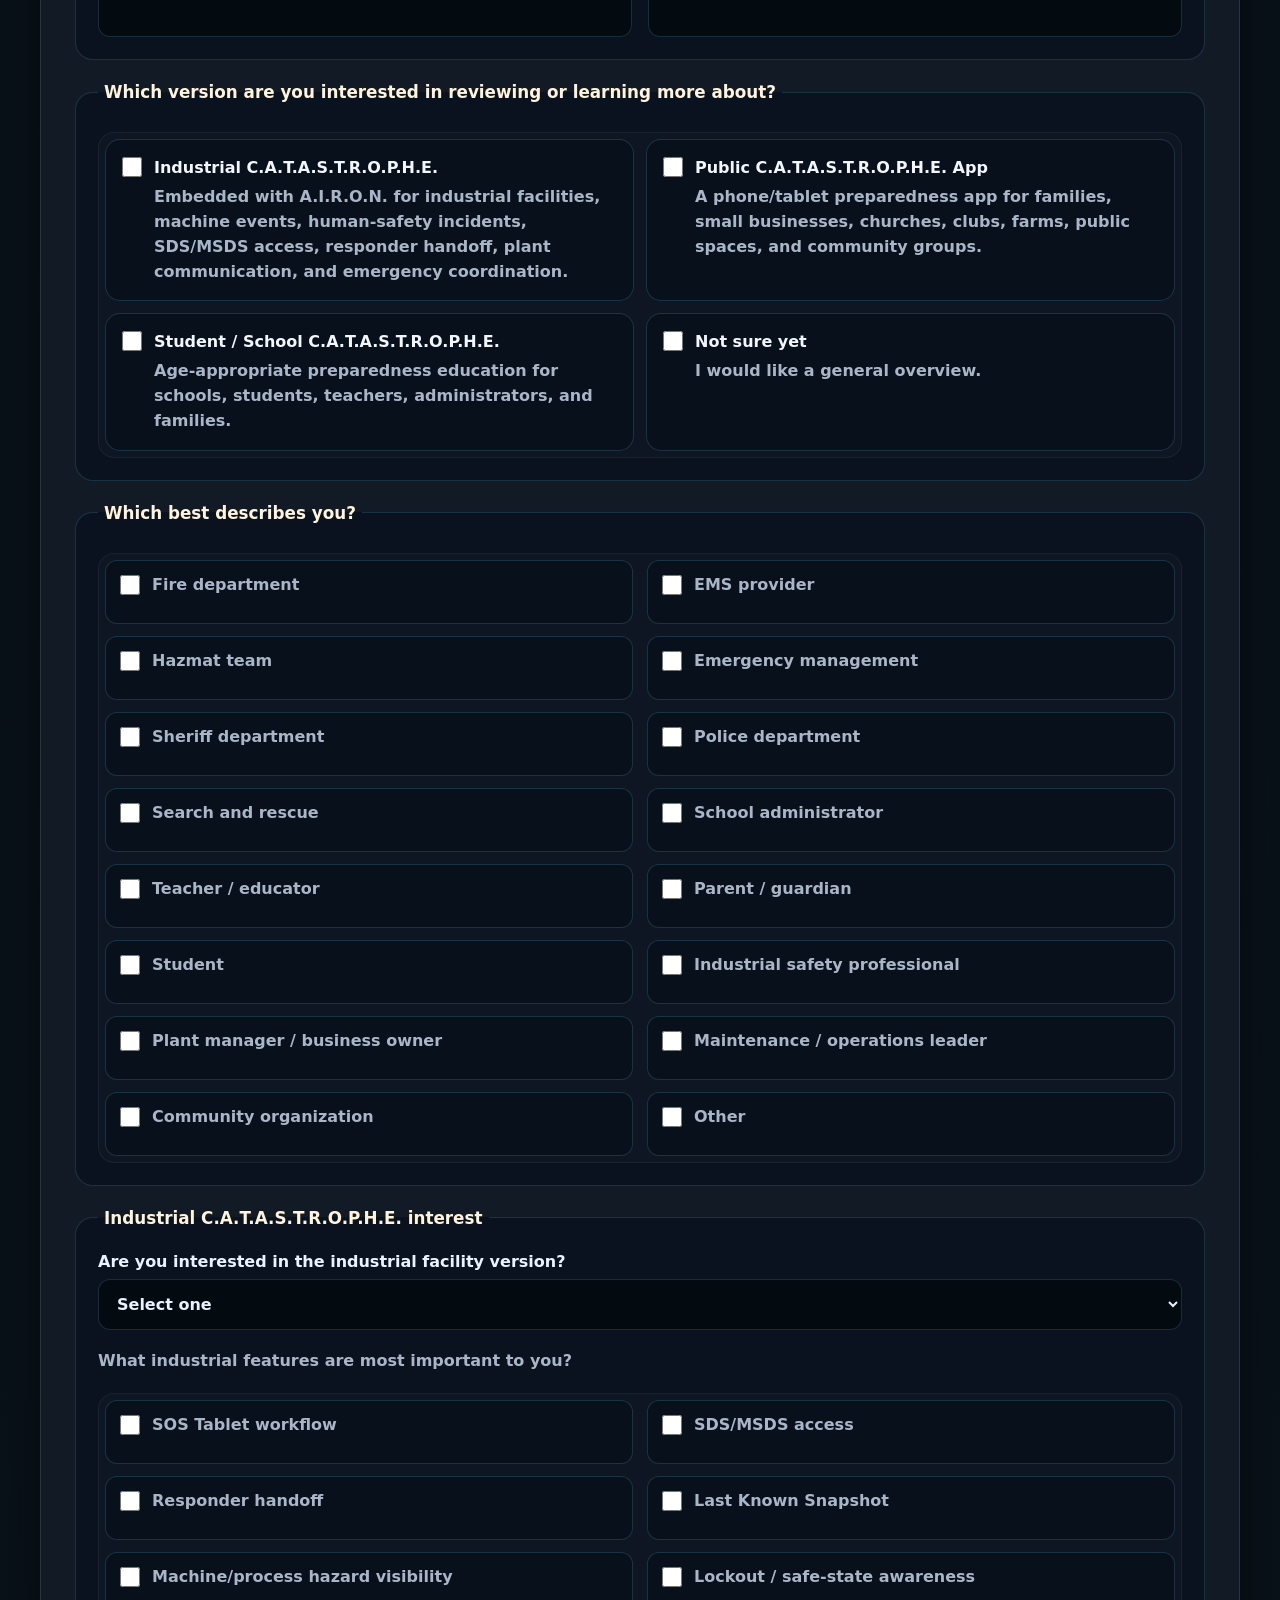
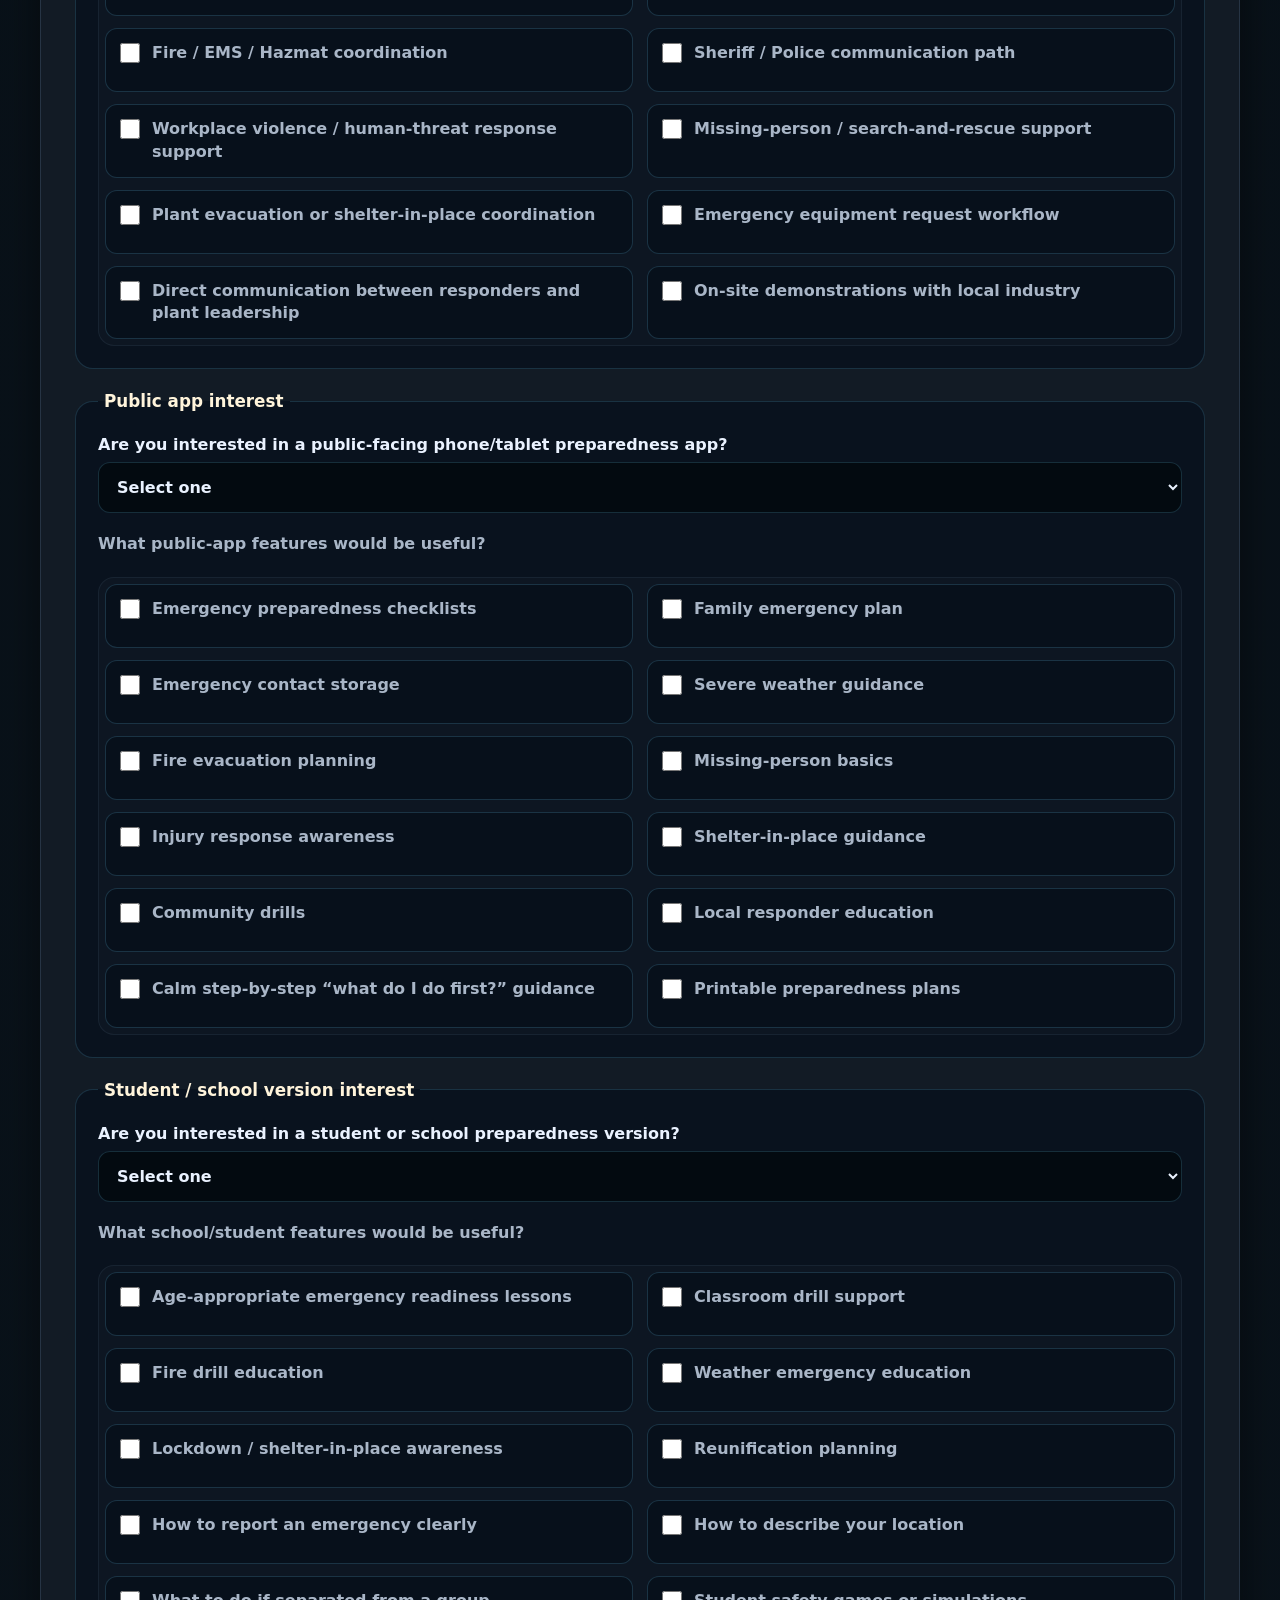
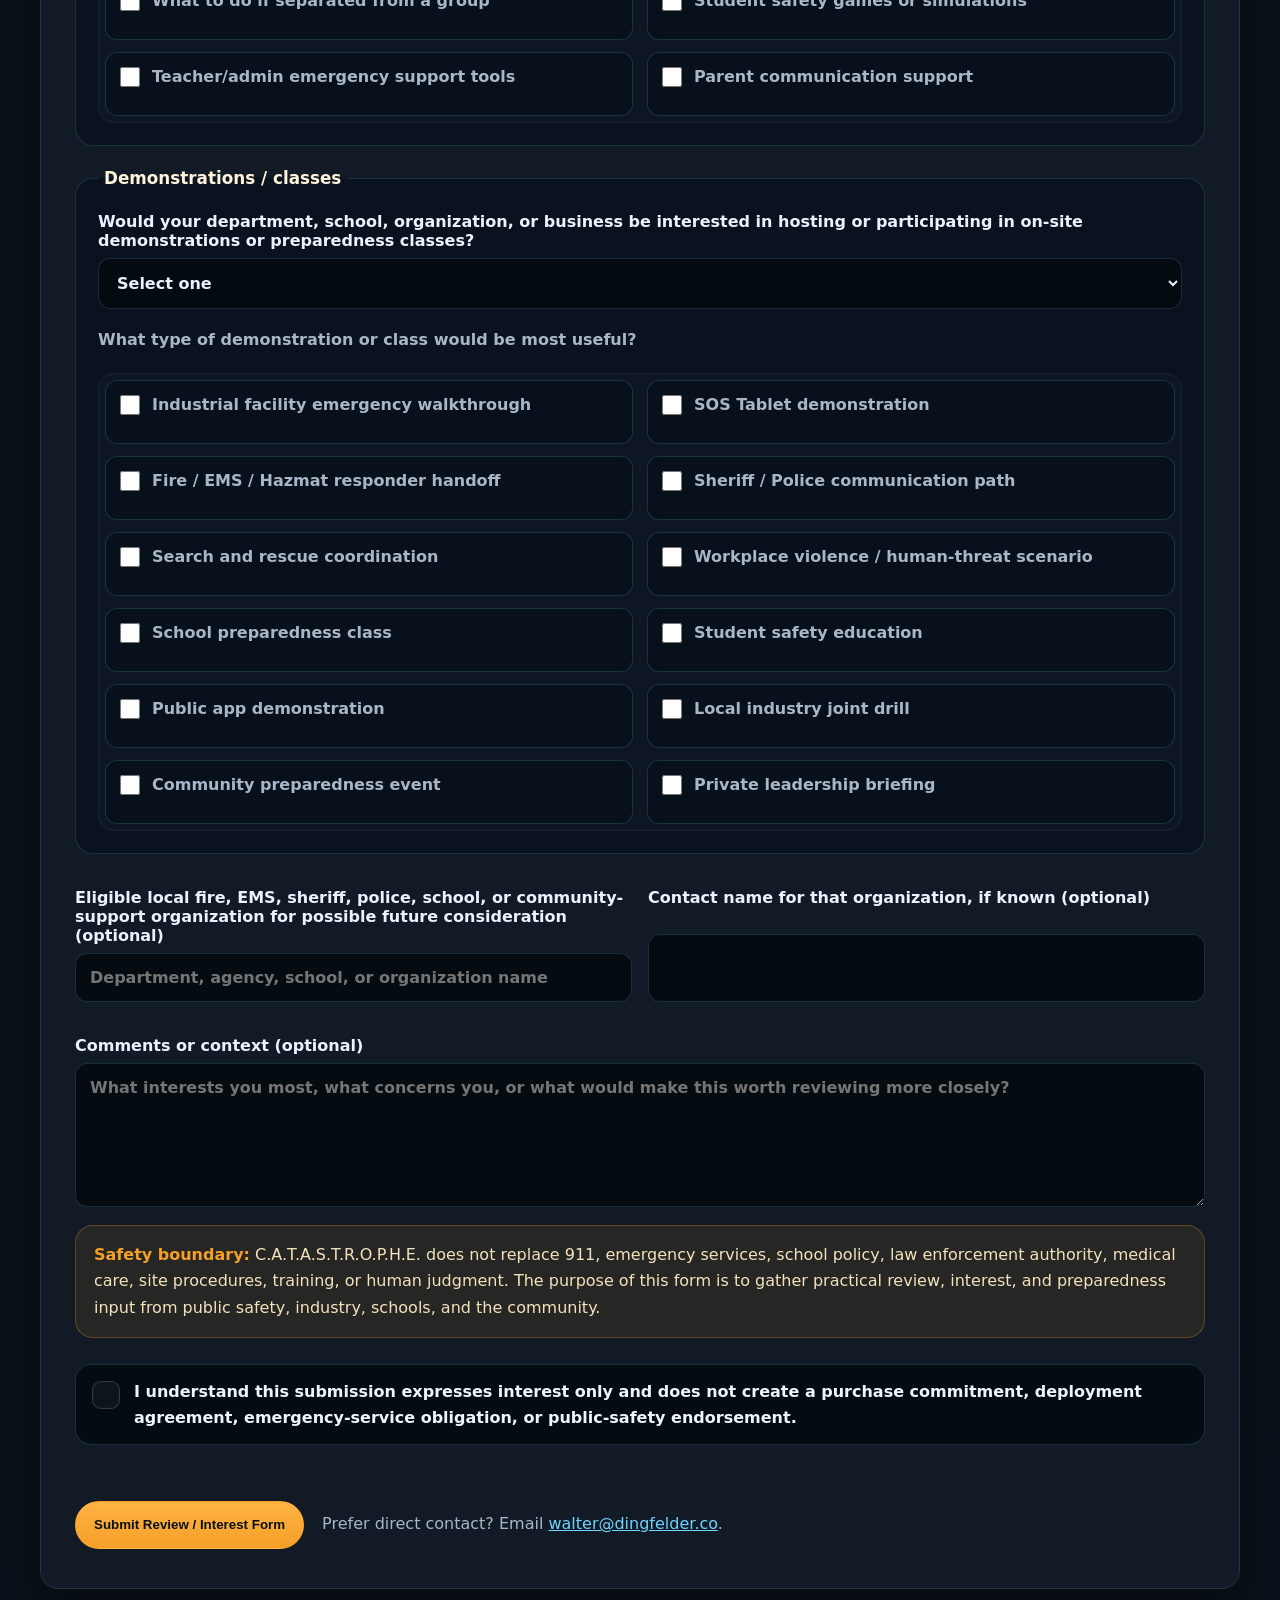
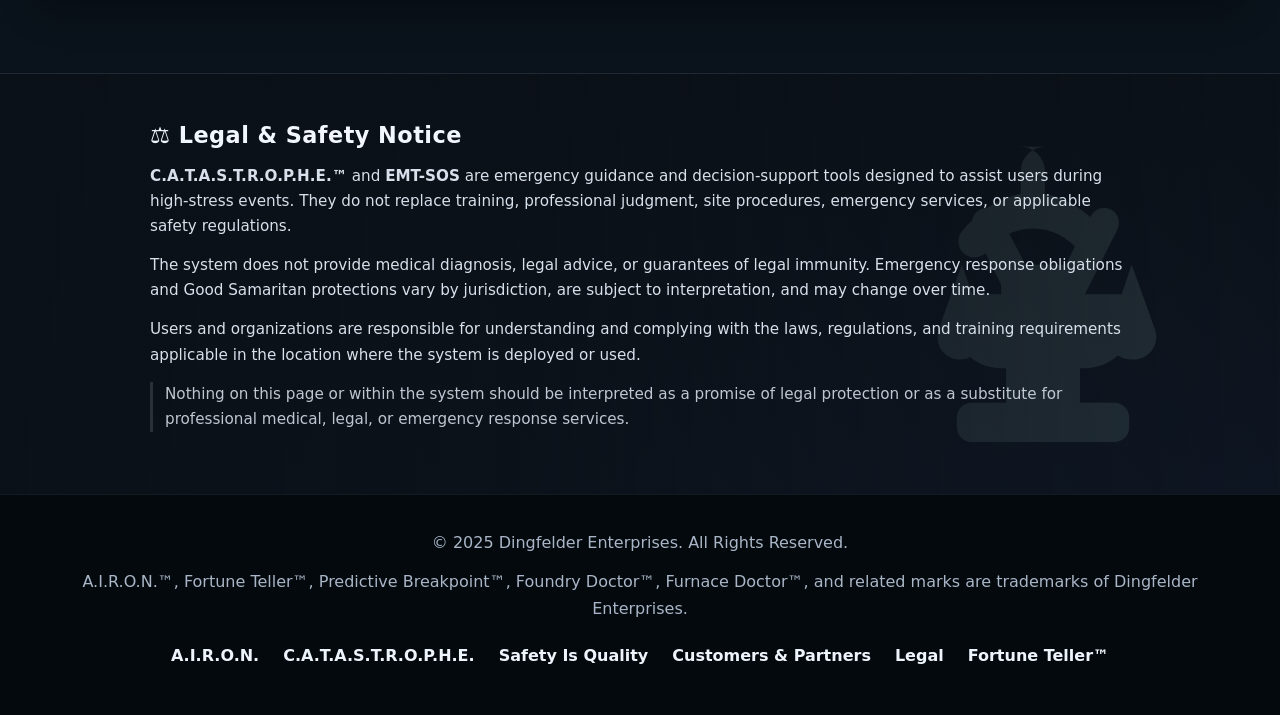
==== commit db7e4e3e: "Add files via upload" ====
--- a/index.html
+++ b/index.html
@@ -30,6 +30,7 @@
       <div class="site-header-actions">
         <a class="quick-jump" href="https://airon.dingfelder.co/a-i-r-o-n/modules">Quick Jump</a>
         <a class="start-discovery" href="https://airon.dingfelder.co/a-i-r-o-n">Start Discovery</a>
+        <a class="start-discovery" href="/vendor-rfq/">Vendor RFQ</a>
       </div>
     </div>
   </header>
--- a/css/catastrophe.css
+++ b/css/catastrophe.css
@@ -1652,3 +1652,353 @@
     padding: 18px;
   }
 }
+
+
+/* ===== C.A.T.A.S.T.R.O.P.H.E. form polish v4 ===== */
+.form-fieldset {
+  display: grid;
+  gap: 14px;
+}
+
+.form-fieldset legend {
+  margin-bottom: 2px;
+}
+
+.fieldset-intro {
+  margin: 0;
+  color: var(--muted);
+  line-height: 1.55;
+  font-weight: 600;
+}
+
+.question-label {
+  max-width: 760px;
+  align-items: start;
+  gap: 10px;
+}
+
+.question-label select {
+  max-width: 440px;
+}
+
+.fieldset-helper {
+  margin: 4px 0 0;
+}
+
+.choice-card,
+.compact-check-grid label {
+  transition: border-color 0.18s ease, background-color 0.18s ease, transform 0.18s ease, box-shadow 0.18s ease;
+}
+
+.choice-card input,
+.compact-check-grid input {
+  width: 18px;
+  height: 18px;
+  margin: 2px 0 0;
+  flex: 0 0 auto;
+}
+
+.compact-check-grid {
+  gap: 12px 14px;
+  align-items: stretch;
+}
+
+.compact-check-grid label {
+  display: grid;
+  grid-template-columns: 18px 1fr;
+  align-items: start;
+  gap: 12px;
+  min-height: 100%;
+  font-weight: 600;
+}
+
+.choice-card:hover,
+.compact-check-grid label:hover {
+  border-color: rgba(245,159,40,0.34);
+  background: rgba(255,255,255,0.045);
+}
+
+.choice-card:has(input:checked),
+.compact-check-grid label:has(input:checked) {
+  border-color: rgba(245,159,40,0.42);
+  background: rgba(245,159,40,0.10);
+  box-shadow: 0 0 0 1px rgba(245,159,40,0.12) inset;
+}
+
+.choice-card:has(input:checked) strong,
+.compact-check-grid label:has(input:checked) {
+  color: #fff6e6;
+}
+
+@media (max-width: 920px) {
+  .question-label select {
+    max-width: none;
+  }
+}
+
+
+/* ===== C.A.T.A.S.T.R.O.P.H.E. form polish v5: stronger checkbox structure ===== */
+.form-fieldset {
+  border: 1px solid rgba(111,211,255,0.16);
+  border-radius: 18px;
+  background: rgba(8,18,30,0.82);
+}
+
+.question-label {
+  padding: 14px 16px;
+  border: 1px solid rgba(123,154,181,0.18);
+  border-radius: 14px;
+  background: rgba(255,255,255,0.028);
+}
+
+.question-label select {
+  margin-top: 2px;
+}
+
+.check-grid,
+.compact-check-grid {
+  margin-top: 6px;
+  padding: 6px;
+  border-radius: 16px;
+  background: rgba(255,255,255,0.018);
+  border: 1px solid rgba(123,154,181,0.10);
+}
+
+.choice-card,
+.compact-check-grid label {
+  min-height: 64px;
+  border-color: rgba(111,211,255,0.18);
+  background: rgba(7,15,25,0.70);
+}
+
+.choice-card {
+  padding: 16px 16px;
+}
+
+.choice-card input,
+.compact-check-grid input {
+  width: 20px;
+  height: 20px;
+  margin: 1px 0 0;
+  justify-self: center;
+}
+
+.compact-check-grid label {
+  grid-template-columns: 20px 1fr;
+  gap: 12px;
+  padding: 13px 14px;
+  line-height: 1.42;
+}
+
+.compact-check-grid label:hover,
+.choice-card:hover {
+  transform: translateY(-1px);
+}
+
+.compact-check-grid label:has(input:checked),
+.choice-card:has(input:checked) {
+  border-color: rgba(245,159,40,0.48);
+  background: linear-gradient(180deg, rgba(245,159,40,0.14), rgba(245,159,40,0.08));
+  box-shadow: 0 0 0 1px rgba(245,159,40,0.16) inset;
+}
+
+.form-fieldset + .form-fieldset {
+  margin-top: 4px;
+}
+
+@media (max-width: 1200px) {
+  .compact-check-grid {
+    grid-template-columns: 1fr;
+  }
+}
+
+/* =========================================================
+   Vendor RFQ page — C.A.T.A.S.T.R.O.P.H.E. tablet production
+   ========================================================= */
+.rfq-page {
+  overflow-x: hidden;
+}
+
+.rfq-hero {
+  display: grid;
+  grid-template-columns: minmax(0, 1fr) minmax(320px, 0.95fr);
+  gap: 28px;
+  align-items: stretch;
+}
+
+.rfq-hero-copy,
+.rfq-hero-visual {
+  min-width: 0;
+}
+
+.rfq-hero .hero-copy h1 {
+  font-size: clamp(2rem, 4vw, 4.2rem);
+}
+
+.rfq-hero-visual img {
+  width: 100%;
+  height: 100%;
+  min-height: 420px;
+  object-fit: contain;
+  background: rgba(0,0,0,0.20);
+}
+
+.rfq-card-grid {
+  display: grid;
+  gap: 16px;
+  min-width: 0;
+}
+
+.rfq-card-grid.three { grid-template-columns: repeat(3, minmax(0, 1fr)); }
+.rfq-card-grid.four { grid-template-columns: repeat(4, minmax(0, 1fr)); }
+.rfq-card-grid.five { grid-template-columns: repeat(5, minmax(0, 1fr)); }
+
+.rfq-info-card h3,
+.rfq-requirement-card h3 {
+  margin: 0 0 10px;
+  color: #fff4db;
+}
+
+.rfq-info-card p,
+.rfq-requirement-card p,
+.rfq-note {
+  margin: 0;
+  color: var(--muted);
+  line-height: 1.65;
+}
+
+.rfq-requirement-card {
+  border: 1px solid rgba(111,211,255,0.18);
+  background:
+    radial-gradient(circle at top left, rgba(111,211,255,0.06), transparent 28%),
+    rgba(255,255,255,0.035);
+  border-radius: 18px;
+  padding: 20px;
+  min-width: 0;
+}
+
+.rfq-requirement-card:nth-child(1),
+.rfq-requirement-card:nth-child(4) {
+  border-color: rgba(245,159,40,0.34);
+  background:
+    radial-gradient(circle at top left, rgba(245,159,40,0.12), transparent 30%),
+    rgba(255,255,255,0.035);
+}
+
+.rfq-icon {
+  width: 54px;
+  height: 54px;
+  display: inline-flex;
+  align-items: center;
+  justify-content: center;
+  border-radius: 18px;
+  background: rgba(245,159,40,0.12);
+  border: 1px solid rgba(245,159,40,0.30);
+  color: var(--gold);
+  font-weight: 900;
+  letter-spacing: 0.02em;
+  margin-bottom: 14px;
+}
+
+.rfq-split-grid {
+  display: grid;
+  grid-template-columns: repeat(2, minmax(0, 1fr));
+  gap: 16px;
+}
+
+.quantity-grid {
+  display: grid;
+  grid-template-columns: repeat(6, minmax(0, 1fr));
+  gap: 12px;
+  margin-bottom: 18px;
+}
+
+.quantity-grid div {
+  min-width: 0;
+  border-radius: 18px;
+  border: 1px solid rgba(111,211,255,0.18);
+  background: rgba(4,10,16,0.55);
+  padding: 18px 14px;
+  text-align: center;
+}
+
+.quantity-grid strong {
+  display: block;
+  color: var(--gold);
+  font-size: clamp(1.55rem, 3vw, 2.3rem);
+  line-height: 1;
+  margin-bottom: 8px;
+}
+
+.quantity-grid span {
+  display: block;
+  color: var(--muted);
+  font-weight: 700;
+  line-height: 1.35;
+}
+
+.rfq-list-grid label {
+  display: block;
+  min-height: auto;
+  padding: 13px 14px;
+  color: #eef4fb;
+}
+
+.rfq-vendor-form input[type="file"] {
+  padding: 11px;
+}
+
+.rfq-vendor-form input[type="file"]::file-selector-button {
+  border: 0;
+  border-radius: 999px;
+  background: var(--gold);
+  color: #081018;
+  font-weight: 800;
+  padding: 10px 14px;
+  margin-right: 12px;
+  cursor: pointer;
+}
+
+.rfq-thanks {
+  min-height: 70vh;
+  align-items: center;
+}
+
+@media (max-width: 1180px) {
+  .rfq-card-grid.five,
+  .quantity-grid {
+    grid-template-columns: repeat(3, minmax(0, 1fr));
+  }
+
+  .rfq-card-grid.four {
+    grid-template-columns: repeat(2, minmax(0, 1fr));
+  }
+}
+
+@media (max-width: 980px) {
+  .rfq-hero,
+  .rfq-card-grid.three,
+  .rfq-split-grid {
+    grid-template-columns: 1fr;
+  }
+
+  .rfq-hero-visual img {
+    min-height: 0;
+    height: auto;
+  }
+}
+
+@media (max-width: 720px) {
+  .rfq-card-grid.five,
+  .rfq-card-grid.four,
+  .quantity-grid {
+    grid-template-columns: 1fr;
+  }
+
+  .rfq-hero .hero-copy h1 {
+    font-size: clamp(1.65rem, 8vw, 2.4rem);
+  }
+}
+
+/* RFQ header safety: allow added vendor CTA to wrap cleanly */
+.site-header-actions { flex-wrap: wrap; }
